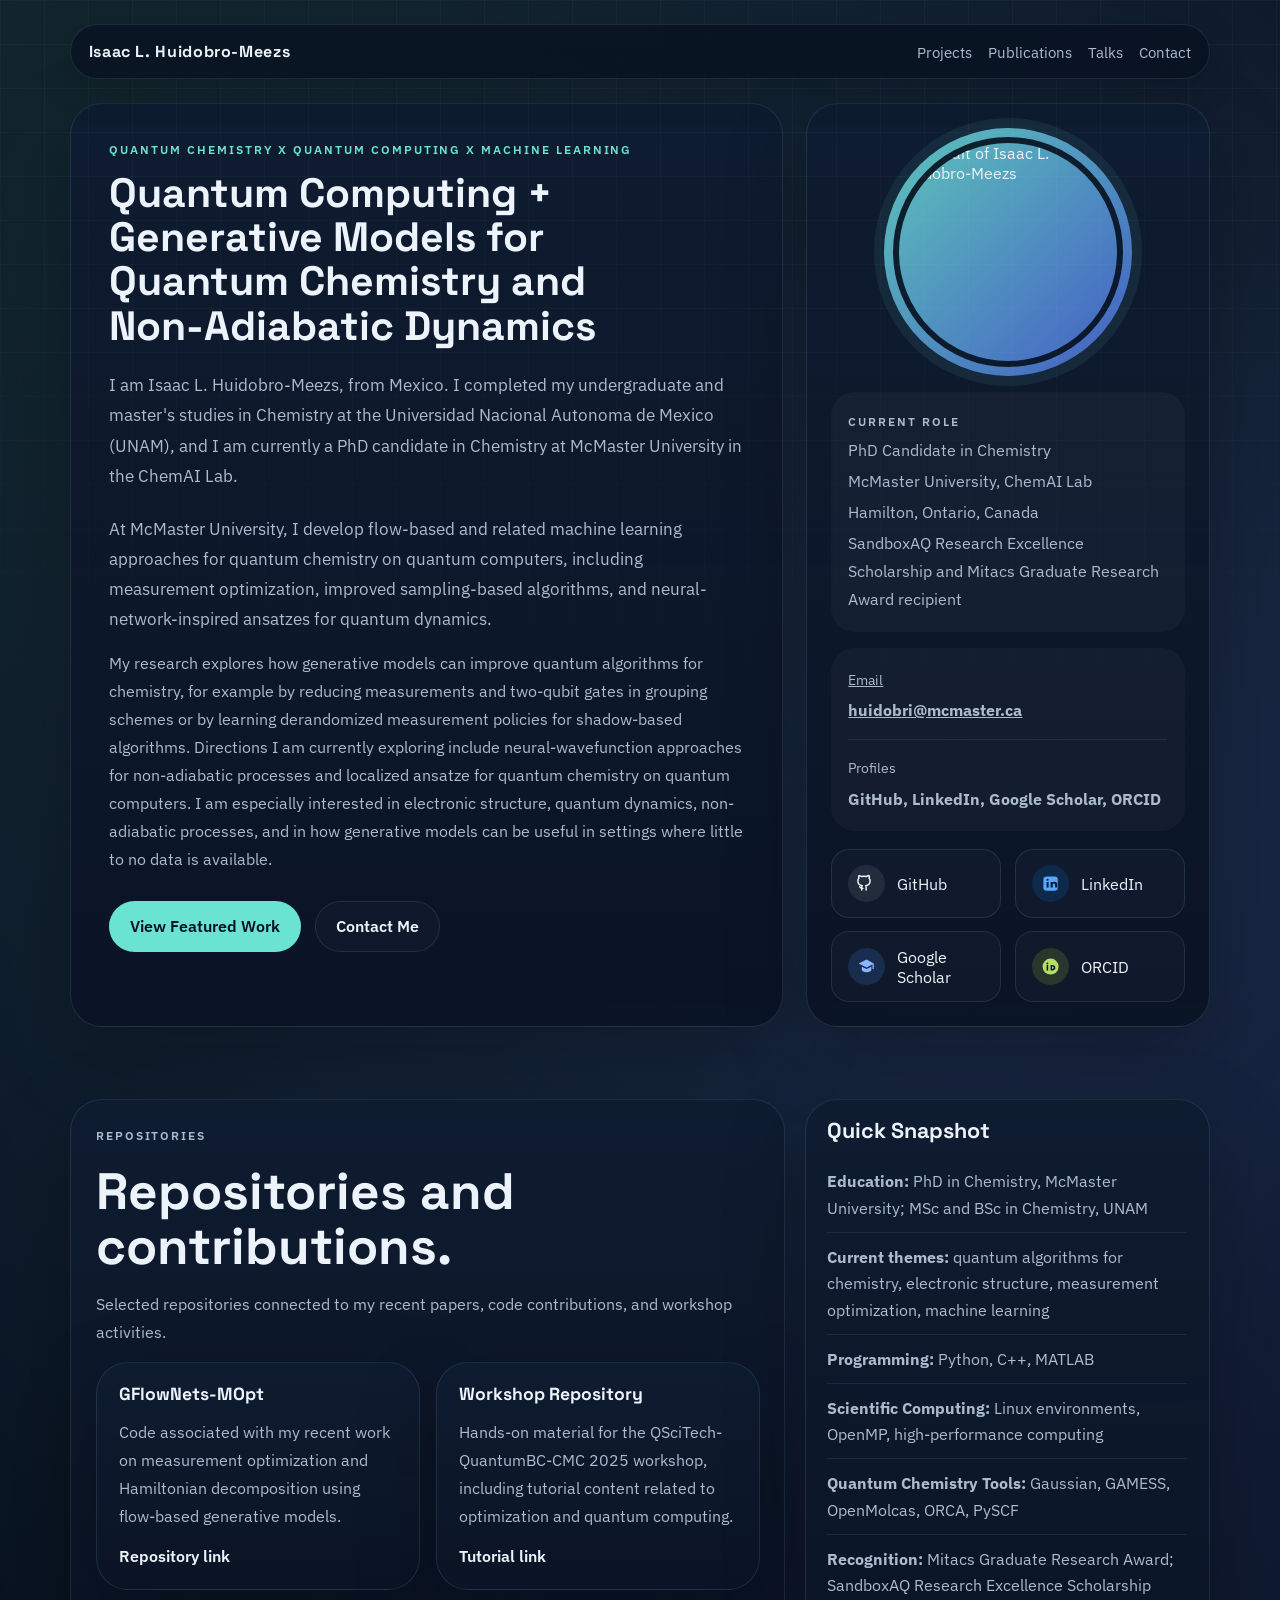
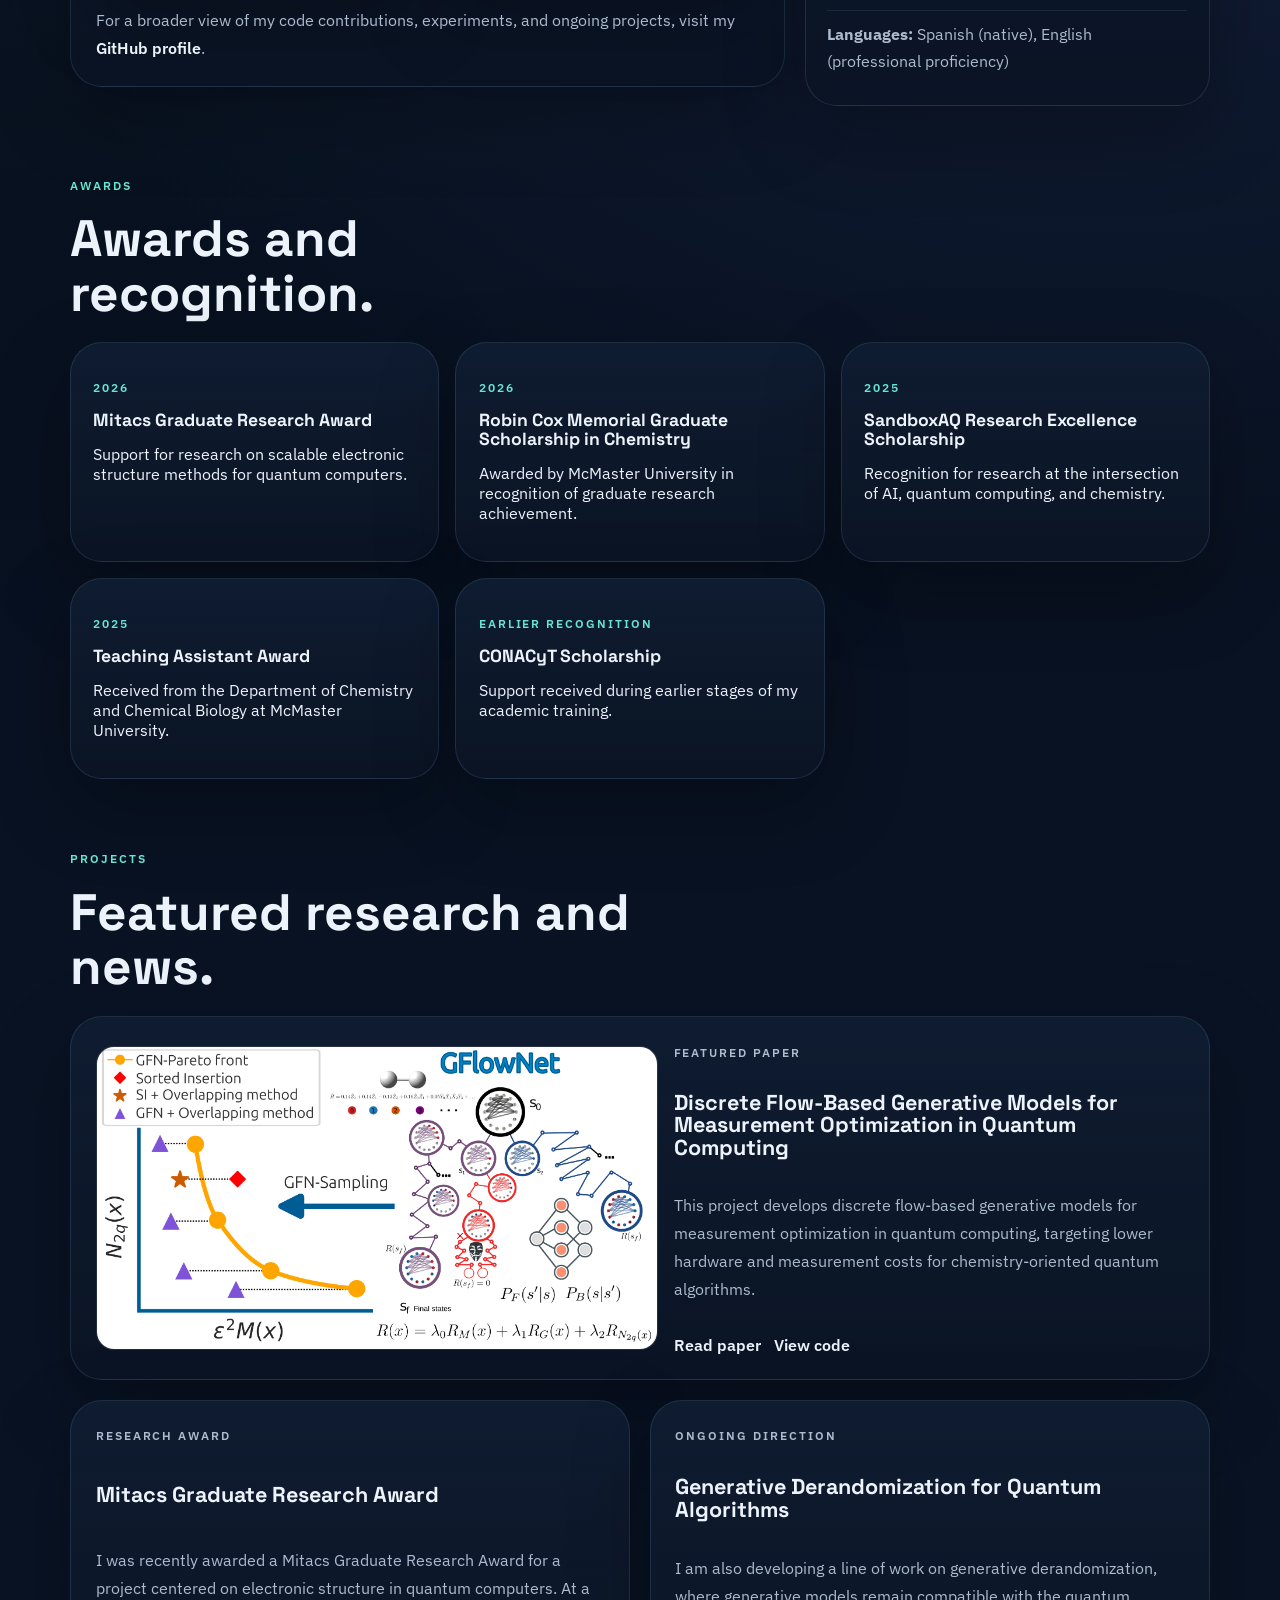
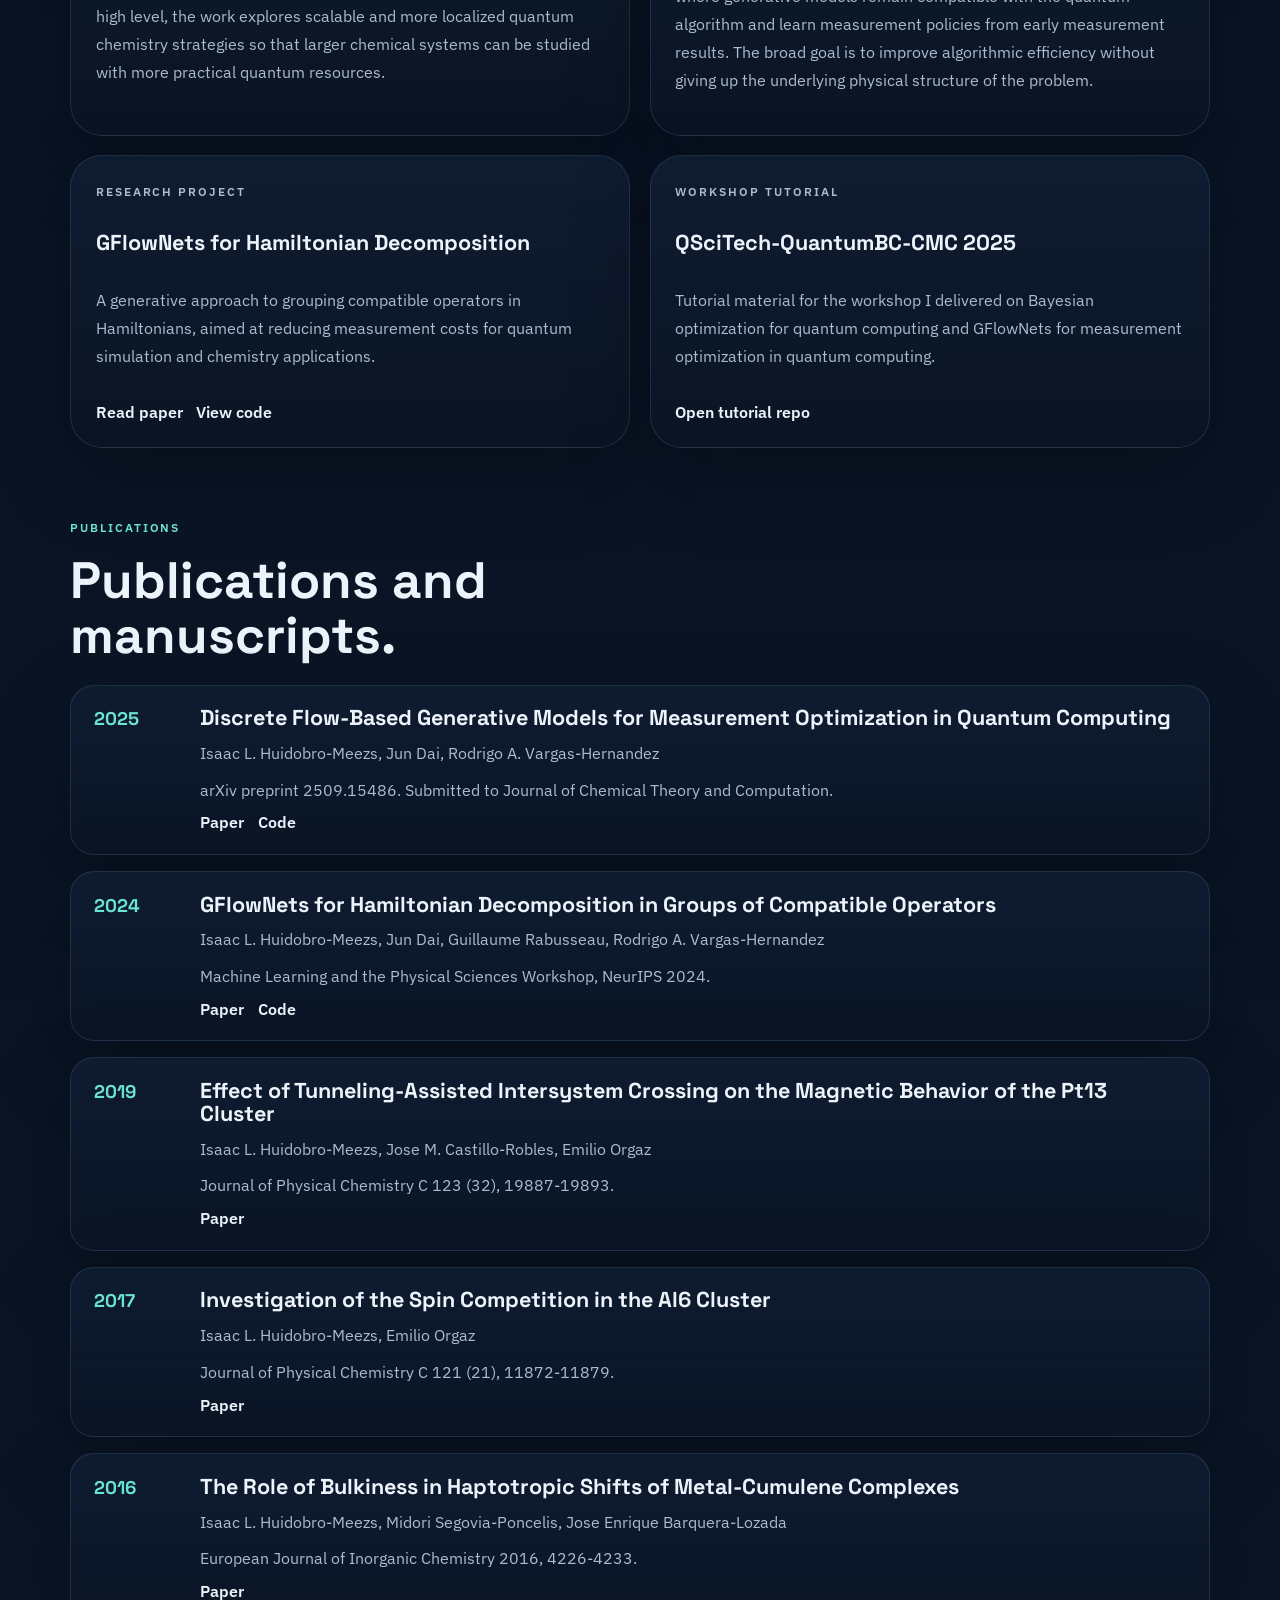
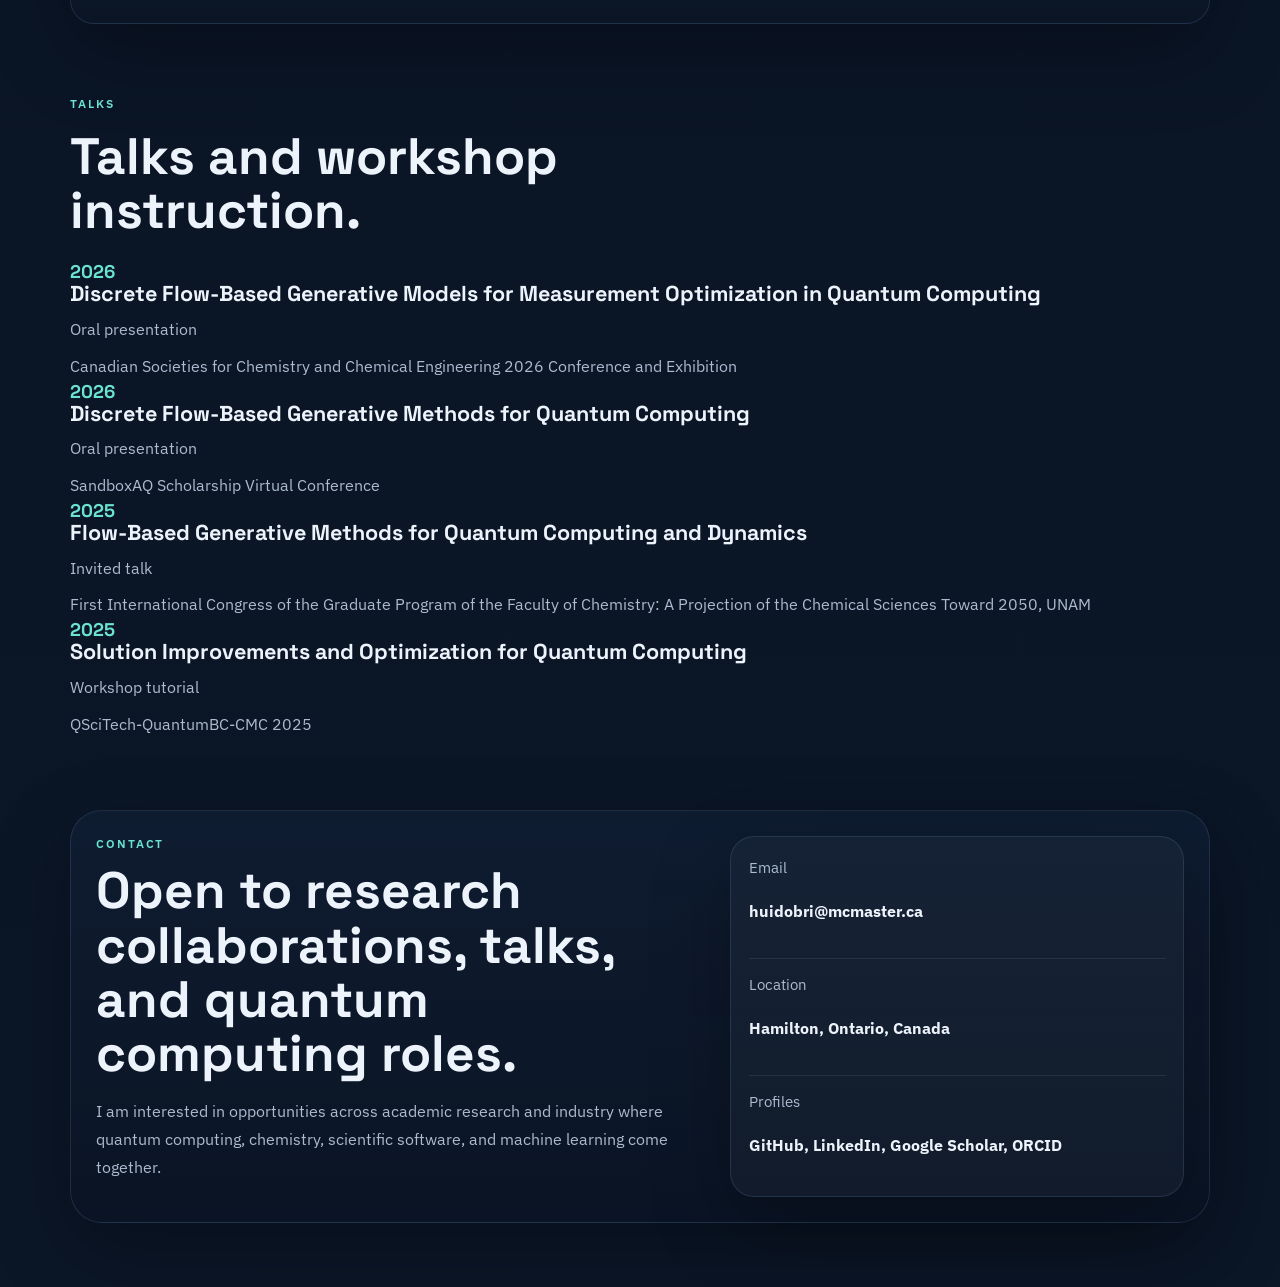
==== index.html @ 2ac7380b "fix git logo" ====
<!doctype html>
<html lang="en">
  <head>
    <meta charset="utf-8" />
    <meta name="viewport" content="width=device-width, initial-scale=1" />
    <title>Isaac L. Huidobro-Meezs | Quantum Computing</title>
    <meta
      name="description"
      content="Personal website of Isaac L. Huidobro-Meezs, a PhD candidate working at the intersection of quantum chemistry, quantum computing, and machine learning."
    />
    <link rel="preconnect" href="https://fonts.googleapis.com" />
    <link rel="preconnect" href="https://fonts.gstatic.com" crossorigin />
    <link
      href="https://fonts.googleapis.com/css2?family=IBM+Plex+Sans:wght@400;500;600;700&family=Space+Grotesk:wght@500;700&display=swap"
      rel="stylesheet"
    />
    <link rel="stylesheet" href="style.css?v=6" />
  </head>
  <body>
    <div class="page-shell">
      <header class="site-header">
        <a class="brand" href="#top">Isaac L. Huidobro-Meezs</a>
        <nav class="site-nav" aria-label="Main navigation">
          <a href="#projects">Projects</a>
          <a href="#publications">Publications</a>
          <a href="#talks">Talks</a>
          <a href="#contact">Contact</a>
        </nav>
      </header>

      <main id="top">
        <!-- Hero: update the short intro, role, and links here if needed -->
        <section class="hero">
          <div class="hero-copy">
            <p class="eyebrow">Quantum Chemistry x Quantum Computing x Machine Learning</p>
            <h1 class="hero-title">Quantum Computing + Generative Models for Quantum Chemistry and Non-Adiabatic Dynamics</h1>
            <p class="intro">
              I am Isaac L. Huidobro-Meezs, from Mexico. I completed my
              undergraduate and master's studies in Chemistry at the Universidad
              Nacional Autonoma de Mexico (UNAM), and I am currently a PhD
              candidate in Chemistry at McMaster University in the ChemAI Lab.
            </p>
            <p class="intro">
              At McMaster University, I develop flow-based and related machine
              learning approaches for quantum chemistry on quantum computers,
              including measurement optimization, improved sampling-based
              algorithms, and neural-network-inspired ansatzes for quantum
              dynamics.
            </p>
            <p class="intro intro-secondary">
              My research explores how generative models can improve quantum
              algorithms for chemistry, for example by reducing measurements and
              two-qubit gates in grouping schemes or by learning derandomized
              measurement policies for shadow-based algorithms. Directions I am
              currently exploring include neural-wavefunction approaches for
              non-adiabatic processes and localized ansatze for quantum
              chemistry on quantum computers. I am especially interested in
              electronic structure, quantum dynamics, non-adiabatic processes,
              and in how generative models can be useful in settings where
              little to no data is available.
            </p>
            <div class="hero-actions">
              <a class="button button-primary" href="#projects">View Featured Work</a>
              <a class="button button-secondary" href="#contact">Contact Me</a>
            </div>
          </div>

          <div class="hero-side">
            <div class="profile-card">
              <div class="portrait-ring">
                <img
                  src="ProfilePicPage.png"
                  alt="Portrait of Isaac L. Huidobro-Meezs"
                  class="portrait"
                  loading="eager"
                  decoding="async"
                />
              </div>
              <div class="profile-meta">
                <p class="meta-label">Current Role</p>
                <p>PhD Candidate in Chemistry</p>
                <p>McMaster University, ChemAI Lab</p>
                <p>Hamilton, Ontario, Canada</p>
                <p>SandboxAQ Research Excellence Scholarship and Mitacs Graduate Research Award recipient</p>
              </div>
              <div class="profile-contact">
                <a class="profile-contact-line" href="mailto:huidobri@mcmaster.ca">
                  <span>Email</span>
                  <strong>huidobri@mcmaster.ca</strong>
                </a>
                <div class="profile-contact-line">
                  <span>Profiles</span>
                  <strong>GitHub, LinkedIn, Google Scholar, ORCID</strong>
                </div>
              </div>

              <!-- Public links: kept below the profile photo for quick access -->
              <div class="social-grid" aria-label="External profiles">
                <a class="social-link github" href="https://github.com/ishume94" target="_blank" rel="noreferrer">
                  <span class="social-icon" aria-hidden="true">
                    <svg viewBox="0 0 24 24" focusable="false">
                      <path d="M8 18c-3 1-3-1.5-4-2m8 4v-3.5c0-1 .1-1.4-.5-2 2.8-.3 5.5-1.4 5.5-6.1 0-1.3-.5-2.4-1.2-3.2.1-.3.5-1.6-.1-3.2 0 0-1-.3-3.3 1.2a11.4 11.4 0 0 0-6 0C4 1.8 3 2.1 3 2.1c-.6 1.6-.2 2.9-.1 3.2-.8.8-1.2 1.9-1.2 3.2 0 4.7 2.7 5.8 5.5 6.1-.4.4-.7 1-.7 2V20" />
                    </svg>
                  </span>
                  <span>GitHub</span>
                </a>
                <a class="social-link linkedin" href="https://www.linkedin.com/in/ishume/" target="_blank" rel="noreferrer">
                  <span class="social-icon" aria-hidden="true">
                    <svg viewBox="0 0 24 24" focusable="false">
                      <rect x="3" y="3" width="18" height="18" rx="4" />
                      <rect x="7" y="10" width="2.5" height="7" fill="currentColor" class="icon-cutout" />
                      <circle cx="8.25" cy="7.25" r="1.3" fill="currentColor" class="icon-cutout" />
                      <path d="M12 10h2.4v1c.5-.7 1.3-1.3 2.7-1.3 2.1 0 3.2 1.3 3.2 3.8V17h-2.6v-3.2c0-1-.4-1.8-1.4-1.8s-1.6.7-1.6 1.8V17H12z" fill="currentColor" class="icon-cutout" />
                    </svg>
                  </span>
                  <span>LinkedIn</span>
                </a>
                <a class="social-link scholar" href="https://scholar.google.com/citations?user=bjQxG2gAAAAJ&hl=en&inst=5276095121047773438" target="_blank" rel="noreferrer">
                  <span class="social-icon" aria-hidden="true">
                    <svg viewBox="0 0 24 24" focusable="false">
                      <path d="M12 3 2 8.2 12 13l7.4-3.5V15H21V8.2z" />
                      <path d="M6 12.2V16c0 1.7 2.7 3 6 3s6-1.3 6-3v-3.8l-6 2.8z" />
                    </svg>
                  </span>
                  <span>Google Scholar</span>
                </a>
                <a class="social-link orcid" href="https://orcid.org/0000-0001-9630-0873" target="_blank" rel="noreferrer">
                  <span class="social-icon" aria-hidden="true">
                    <svg viewBox="0 0 24 24" focusable="false">
                      <circle cx="12" cy="12" r="10" />
                      <circle cx="8" cy="8" r="1.2" fill="currentColor" class="icon-cutout" />
                      <rect x="7" y="10" width="2" height="7" fill="currentColor" class="icon-cutout" />
                      <path d="M12 10h2.1c2.2 0 3.9 1.4 3.9 3.5S16.3 17 14.1 17H12zm2 5c1.2 0 2-.6 2-1.5S15.2 12 14 12h-.1v3z" fill="currentColor" class="icon-cutout" />
                    </svg>
                  </span>
                  <span>ORCID</span>
                </a>
              </div>
            </div>
          </div>
        </section>

        <section class="overview-grid">
          <div class="card overview-main">
            <div class="section-heading">
              <p class="section-kicker">Repositories</p>
              <h2>Repositories and contributions.</h2>
            </div>
            <p class="overview-copy">
              Selected repositories connected to my recent papers, code contributions,
              and workshop activities.
            </p>

            <div class="repo-grid repo-grid-compact">
              <article class="repo-card">
                <h4>GFlowNets-MOpt</h4>
                <p>
                  Code associated with my recent work on measurement optimization
                  and Hamiltonian decomposition using flow-based generative
                  models.
                </p>
                <a class="text-link" href="https://github.com/ChemAI-Lab/GFlowNets-MOpt" target="_blank" rel="noreferrer">Repository link</a>
              </article>

              <article class="repo-card">
                <h4>Workshop Repository</h4>
                <p>
                  Hands-on material for the QSciTech-QuantumBC-CMC 2025 workshop,
                  including tutorial content related to optimization and quantum
                  computing.
                </p>
                <a class="text-link" href="https://github.com/ChemAI-Lab/QSciTech-QuantumBC-CMC-2025" target="_blank" rel="noreferrer">Tutorial link</a>
              </article>
            </div>
            <p class="overview-note">
              For a broader view of my code contributions, experiments, and ongoing
              projects, visit my
              <a class="text-link" href="https://github.com/ishume94" target="_blank" rel="noreferrer">GitHub profile</a>.
            </p>
          </div>

          <article class="card detail-card snapshot-card">
            <h3>Quick Snapshot</h3>
            <ul class="detail-list">
              <li><strong>Education:</strong> PhD in Chemistry, McMaster University; MSc and BSc in Chemistry, UNAM</li>
              <li><strong>Current themes:</strong> quantum algorithms for chemistry, electronic structure, measurement optimization, machine learning</li>
              <li><strong>Programming:</strong> Python, C++, MATLAB</li>
              <li><strong>Scientific Computing:</strong> Linux environments, OpenMP, high-performance computing</li>
              <li><strong>Quantum Chemistry Tools:</strong> Gaussian, GAMESS, OpenMolcas, ORCA, PySCF</li>
              <li><strong>Recognition:</strong> Mitacs Graduate Research Award; SandboxAQ Research Excellence Scholarship</li>
              <li><strong>Languages:</strong> Spanish (native), English (professional proficiency)</li>
            </ul>
          </article>
        </section>

        <section class="section">
          <div class="section-heading">
            <p class="section-kicker">Awards</p>
            <h2>Awards and recognition.</h2>
          </div>

          <div class="repo-grid award-grid">
            <article class="repo-card award-card">
              <p class="card-label">2026</p>
              <h4>Mitacs Graduate Research Award</h4>
              <p>Support for research on scalable electronic structure methods for quantum computers.</p>
            </article>
            <article class="repo-card award-card">
              <p class="card-label">2026</p>
              <h4>Robin Cox Memorial Graduate Scholarship in Chemistry</h4>
              <p>Awarded by McMaster University in recognition of graduate research achievement.</p>
            </article>
            <article class="repo-card award-card">
              <p class="card-label">2025</p>
              <h4>SandboxAQ Research Excellence Scholarship</h4>
              <p>Recognition for research at the intersection of AI, quantum computing, and chemistry.</p>
            </article>
            <article class="repo-card award-card">
              <p class="card-label">2025</p>
              <h4>Teaching Assistant Award</h4>
              <p>Received from the Department of Chemistry and Chemical Biology at McMaster University.</p>
            </article>
            <article class="repo-card award-card">
              <p class="card-label">Earlier Recognition</p>
              <h4>CONACyT Scholarship</h4>
              <p>Support received during earlier stages of my academic training.</p>
            </article>
          </div>
        </section>

        <!-- Projects: featured research plus repositories and workshop materials -->
        <section class="section" id="projects">
          <div class="section-heading">
            <p class="section-kicker">Projects</p>
            <h2>Featured research and news.</h2>
          </div>

          <div class="project-grid">
            <article class="card feature-card feature-wide">
              <div class="feature-image">
                <img
                  src="TOC_DiscreteFlowBasedForMeasOpt.png"
                  alt="Table of contents graphic for Discrete Flow-Based Generative Models for Measurement Optimization in Quantum Computing"
                  loading="lazy"
                  decoding="async"
                />
              </div>
              <div class="feature-content">
                <p class="card-label">Featured Paper</p>
                <h3>Discrete Flow-Based Generative Models for Measurement Optimization in Quantum Computing</h3>
                <p>
                  This project develops discrete flow-based generative models for
                  measurement optimization in quantum computing, targeting lower
                  hardware and measurement costs for chemistry-oriented quantum
                  algorithms.
                </p>
                <div class="link-row">
                  <a class="text-link" href="https://arxiv.org/abs/2509.15486" target="_blank" rel="noreferrer">Read paper</a>
                  <a class="text-link" href="https://github.com/ChemAI-Lab/GFlowNets-MOpt" target="_blank" rel="noreferrer">View code</a>
                </div>
              </div>
            </article>

            <article class="card feature-card">
              <p class="card-label">Research Award</p>
              <h3>Mitacs Graduate Research Award</h3>
              <p>
                I was recently awarded a Mitacs Graduate Research Award for a
                project centered on electronic structure in quantum computers.
                At a high level, the work explores scalable and more localized
                quantum chemistry strategies so that larger chemical systems can
                be studied with more practical quantum resources.
              </p>
            </article>

            <article class="card feature-card">
              <p class="card-label">Ongoing Direction</p>
              <h3>Generative Derandomization for Quantum Algorithms</h3>
              <p>
                I am also developing a line of work on generative
                derandomization, where generative models remain compatible with
                the quantum algorithm and learn measurement policies from early
                measurement results. The broad goal is to improve algorithmic
                efficiency without giving up the underlying physical structure of
                the problem.
              </p>
            </article>

            <article class="card feature-card">
              <p class="card-label">Research Project</p>
              <h3>GFlowNets for Hamiltonian Decomposition</h3>
              <p>
                A generative approach to grouping compatible operators in
                Hamiltonians, aimed at reducing measurement costs for quantum
                simulation and chemistry applications.
              </p>
              <div class="link-row">
                <a class="text-link" href="https://arxiv.org/abs/2410.16041" target="_blank" rel="noreferrer">Read paper</a>
                <a class="text-link" href="https://github.com/ChemAI-Lab/GFlowNets-MOpt" target="_blank" rel="noreferrer">View code</a>
              </div>
            </article>

            <article class="card feature-card">
              <p class="card-label">Workshop Tutorial</p>
              <h3>QSciTech-QuantumBC-CMC 2025</h3>
              <p>
                Tutorial material for the workshop I delivered on Bayesian
                optimization for quantum computing and GFlowNets for measurement
                optimization in quantum computing.
              </p>
              <div class="link-row">
                <a class="text-link" href="https://github.com/ChemAI-Lab/QSciTech-QuantumBC-CMC-2025" target="_blank" rel="noreferrer">Open tutorial repo</a>
              </div>
            </article>
          </div>

        </section>

        <!-- Publications: keep each entry self-contained so it is easy to add or remove items later -->
        <section class="section" id="publications">
          <div class="section-heading">
            <p class="section-kicker">Publications</p>
            <h2>Publications and manuscripts.</h2>
          </div>

          <div class="publication-list">
            <article class="publication-item">
              <p class="publication-year">2025</p>
              <div class="publication-body">
                <h3>Discrete Flow-Based Generative Models for Measurement Optimization in Quantum Computing</h3>
                <p class="publication-meta">Isaac L. Huidobro-Meezs, Jun Dai, Rodrigo A. Vargas-Hernandez</p>
                <p class="publication-meta">arXiv preprint 2509.15486. Submitted to Journal of Chemical Theory and Computation.</p>
                <div class="link-row">
                  <a class="text-link" href="https://arxiv.org/abs/2509.15486" target="_blank" rel="noreferrer">Paper</a>
                  <a class="text-link" href="https://github.com/ChemAI-Lab/GFlowNets-MOpt" target="_blank" rel="noreferrer">Code</a>
                </div>
              </div>
            </article>

            <article class="publication-item">
              <p class="publication-year">2024</p>
              <div class="publication-body">
                <h3>GFlowNets for Hamiltonian Decomposition in Groups of Compatible Operators</h3>
                <p class="publication-meta">Isaac L. Huidobro-Meezs, Jun Dai, Guillaume Rabusseau, Rodrigo A. Vargas-Hernandez</p>
                <p class="publication-meta">Machine Learning and the Physical Sciences Workshop, NeurIPS 2024.</p>
                <div class="link-row">
                  <a class="text-link" href="https://arxiv.org/abs/2410.16041" target="_blank" rel="noreferrer">Paper</a>
                  <a class="text-link" href="https://github.com/ChemAI-Lab/GFlowNets-MOpt" target="_blank" rel="noreferrer">Code</a>
                </div>
              </div>
            </article>

            <article class="publication-item">
              <p class="publication-year">2019</p>
              <div class="publication-body">
                <h3>Effect of Tunneling-Assisted Intersystem Crossing on the Magnetic Behavior of the Pt13 Cluster</h3>
                <p class="publication-meta">Isaac L. Huidobro-Meezs, Jose M. Castillo-Robles, Emilio Orgaz</p>
                <p class="publication-meta">Journal of Physical Chemistry C 123 (32), 19887-19893.</p>
                <div class="link-row">
                  <a class="text-link" href="https://doi.org/10.1021/acs.jpcc.9b02294" target="_blank" rel="noreferrer">Paper</a>
                </div>
              </div>
            </article>

            <article class="publication-item">
              <p class="publication-year">2017</p>
              <div class="publication-body">
                <h3>Investigation of the Spin Competition in the Al6 Cluster</h3>
                <p class="publication-meta">Isaac L. Huidobro-Meezs, Emilio Orgaz</p>
                <p class="publication-meta">Journal of Physical Chemistry C 121 (21), 11872-11879.</p>
                <div class="link-row">
                  <a class="text-link" href="https://doi.org/10.1021/acs.jpcc.7b02379" target="_blank" rel="noreferrer">Paper</a>
                </div>
              </div>
            </article>

            <article class="publication-item">
              <p class="publication-year">2016</p>
              <div class="publication-body">
                <h3>The Role of Bulkiness in Haptotropic Shifts of Metal-Cumulene Complexes</h3>
                <p class="publication-meta">Isaac L. Huidobro-Meezs, Midori Segovia-Poncelis, Jose Enrique Barquera-Lozada</p>
                <p class="publication-meta">European Journal of Inorganic Chemistry 2016, 4226-4233.</p>
                <div class="link-row">
                  <a class="text-link" href="https://doi.org/10.1002/ejic.201600635" target="_blank" rel="noreferrer">Paper</a>
                </div>
              </div>
            </article>
          </div>
        </section>

        <section class="section" id="talks">
          <div class="section-heading">
            <p class="section-kicker">Talks</p>
            <h2>Talks and workshop instruction.</h2>
          </div>

          <div class="talk-list">
            <article class="talk-item">
              <p class="publication-year">2026</p>
              <div class="publication-body">
                <h3>Discrete Flow-Based Generative Models for Measurement Optimization in Quantum Computing</h3>
                <p class="publication-meta">Oral presentation</p>
                <p class="publication-meta">Canadian Societies for Chemistry and Chemical Engineering 2026 Conference and Exhibition</p>
              </div>
            </article>

            <article class="talk-item">
              <p class="publication-year">2026</p>
              <div class="publication-body">
                <h3>Discrete Flow-Based Generative Methods for Quantum Computing</h3>
                <p class="publication-meta">Oral presentation</p>
                <p class="publication-meta">SandboxAQ Scholarship Virtual Conference</p>
              </div>
            </article>

            <article class="talk-item">
              <p class="publication-year">2025</p>
              <div class="publication-body">
                <h3>Flow-Based Generative Methods for Quantum Computing and Dynamics</h3>
                <p class="publication-meta">Invited talk</p>
                <p class="publication-meta">First International Congress of the Graduate Program of the Faculty of Chemistry: A Projection of the Chemical Sciences Toward 2050, UNAM</p>
              </div>
            </article>

            <article class="talk-item">
              <p class="publication-year">2025</p>
              <div class="publication-body">
                <h3>Solution Improvements and Optimization for Quantum Computing</h3>
                <p class="publication-meta">Workshop tutorial</p>
                <p class="publication-meta">QSciTech-QuantumBC-CMC 2025</p>
              </div>
            </article>
          </div>
        </section>

        <!-- Contact: update primary email or add more links here -->
        <section class="section" id="contact">
          <div class="contact-panel">
            <div>
              <p class="section-kicker">Contact</p>
              <h2>Open to research collaborations, talks, and quantum computing roles.</h2>
              <p class="contact-copy">
                I am interested in opportunities across academic research and
                industry where quantum computing, chemistry, scientific software,
                and machine learning come together.
              </p>
            </div>

            <div class="contact-card">
              <a class="contact-line" href="mailto:huidobri@mcmaster.ca">
                <span>Email</span>
                <strong>huidobri@mcmaster.ca</strong>
              </a>
              <div class="contact-line">
                <span>Location</span>
                <strong>Hamilton, Ontario, Canada</strong>
              </div>
              <div class="contact-line">
                <span>Profiles</span>
                <strong>GitHub, LinkedIn, Google Scholar, ORCID</strong>
              </div>
            </div>
          </div>
        </section>
      </main>
    </div>
  </body>
</html>
---- style.css ----
:root {
  --bg: #07101d;
  --bg-soft: #0e1930;
  --panel: rgba(12, 24, 43, 0.82);
  --panel-strong: #0d1a2f;
  --panel-light: rgba(18, 34, 60, 0.88);
  --text: #edf3fb;
  --muted: #adbbcf;
  --accent: #6be3d2;
  --accent-soft: rgba(107, 227, 210, 0.14);
  --line: rgba(133, 170, 216, 0.16);
  --shadow: 0 28px 80px rgba(0, 0, 0, 0.28);
  --radius-xl: 32px;
  --radius-lg: 24px;
  --radius-md: 18px;
  --content-width: 1140px;
}

* {
  box-sizing: border-box;
}

html {
  scroll-behavior: smooth;
}

body {
  margin: 0;
  min-height: 100vh;
  color: var(--text);
  background:
    radial-gradient(circle at top left, rgba(107, 227, 210, 0.12), transparent 30%),
    radial-gradient(circle at 86% 14%, rgba(104, 137, 255, 0.18), transparent 25%),
    linear-gradient(180deg, #050b15 0%, #091324 45%, #0b1627 100%);
  font-family: "IBM Plex Sans", "Segoe UI", sans-serif;
}

body::before {
  content: "";
  position: fixed;
  inset: 0;
  pointer-events: none;
  background-image:
    linear-gradient(rgba(255, 255, 255, 0.035) 1px, transparent 1px),
    linear-gradient(90deg, rgba(255, 255, 255, 0.035) 1px, transparent 1px);
  background-size: 44px 44px;
  mask-image: linear-gradient(to bottom, rgba(0, 0, 0, 0.92), transparent 92%);
}

a {
  color: inherit;
}

img {
  display: block;
  max-width: 100%;
}

.page-shell {
  width: min(var(--content-width), calc(100% - 2rem));
  margin: 0 auto;
  padding: 1.5rem 0 4rem;
}

.site-header {
  display: flex;
  align-items: center;
  justify-content: space-between;
  gap: 1rem;
  padding: 1rem 1.1rem;
  margin-bottom: 1.5rem;
  border: 1px solid var(--line);
  border-radius: 999px;
  background: rgba(8, 17, 31, 0.74);
  backdrop-filter: blur(16px);
  box-shadow: 0 10px 36px rgba(0, 0, 0, 0.18);
}

.brand,
.site-nav a,
.text-link,
.contact-line,
.button,
.social-link {
  text-decoration: none;
}

.brand {
  font-family: "Space Grotesk", sans-serif;
  font-size: 1rem;
  font-weight: 700;
  letter-spacing: 0.04em;
}

.site-nav {
  display: flex;
  flex-wrap: wrap;
  gap: 1rem;
}

.site-nav a {
  color: var(--muted);
  font-size: 0.96rem;
}

.site-nav a:hover,
.site-nav a:focus-visible,
.text-link:hover,
.text-link:focus-visible {
  color: var(--accent);
}

main {
  display: grid;
  gap: 4.5rem;
}

.hero {
  display: grid;
  grid-template-columns: minmax(0, 1.5fr) minmax(300px, 0.85fr);
  gap: 1.4rem;
  align-items: stretch;
}

.hero-copy,
.profile-card,
.card,
.repo-card,
.contact-panel,
.contact-card {
  border: 1px solid var(--line);
  border-radius: var(--radius-xl);
  background:
    linear-gradient(180deg, rgba(15, 28, 49, 0.96), rgba(10, 20, 36, 0.88)),
    var(--panel);
  box-shadow: var(--shadow);
}

.hero-copy {
  padding: clamp(1.5rem, 3vw, 2.4rem);
}

.hero-side {
  display: flex;
  align-items: flex-start;
}

.profile-card {
  display: grid;
  gap: 1rem;
  width: 100%;
  padding: 1.5rem;
  justify-items: center;
  align-content: start;
}

.portrait-ring {
  display: grid;
  place-items: center;
  width: min(248px, 82%);
  aspect-ratio: 1;
  padding: 0.55rem;
  border-radius: 50%;
  background:
    linear-gradient(135deg, rgba(107, 227, 210, 0.85), rgba(87, 119, 255, 0.72));
  box-shadow: 0 0 0 10px rgba(107, 227, 210, 0.08);
  margin-inline: auto;
}

.portrait {
  width: 100%;
  height: 100%;
  border-radius: 50%;
  object-fit: cover;
  object-position: center 22%;
  border: 6px solid rgba(6, 16, 29, 0.9);
}

.profile-meta {
  width: 100%;
  padding: 1rem 1.1rem;
  border-radius: var(--radius-lg);
  background: rgba(255, 255, 255, 0.03);
}

.profile-meta p {
  margin: 0.2rem 0;
}

.profile-contact {
  width: 100%;
  padding: 0.2rem 1.1rem;
  border-radius: var(--radius-lg);
  background: rgba(255, 255, 255, 0.03);
}

.profile-contact-line {
  display: grid;
  gap: 0.25rem;
  padding: 0.95rem 0;
  border-bottom: 1px solid rgba(255, 255, 255, 0.08);
}

.profile-contact-line:last-child {
  border-bottom: 0;
}

.profile-contact-line span {
  color: var(--muted);
  font-size: 0.9rem;
}

.meta-label,
.eyebrow,
.section-kicker,
.card-label {
  margin: 0 0 0.85rem;
  color: var(--accent);
  text-transform: uppercase;
  letter-spacing: 0.16em;
  font-size: 0.76rem;
  font-weight: 600;
}

h1,
h2,
h3,
h4 {
  margin: 0;
  font-family: "Space Grotesk", sans-serif;
  line-height: 1.06;
}

h1 {
  max-width: 20ch;
  font-size: clamp(1.95rem, 3.8vw, 3.15rem);
}

.hero-title {
  max-width: none;
  font-size: clamp(2rem, 3.2vw, 3.05rem);
  line-height: 1.08;
  text-wrap: balance;
}

h2 {
  max-width: 17ch;
  font-size: clamp(2rem, 4vw, 3.2rem);
}

h3 {
  font-size: 1.35rem;
}

h4 {
  font-size: 1.1rem;
}

.intro,
.card p,
.publication-meta,
.contact-copy,
.profile-meta p,
.profile-contact-line,
.section-note,
.subsection-header p {
  color: var(--muted);
  line-height: 1.75;
}

.intro {
  max-width: 48rem;
  margin: 1.4rem 0 0;
  font-size: 1.08rem;
}

.intro-secondary {
  margin-top: 0.9rem;
  font-size: 1rem;
}

.hero-actions,
.link-row {
  display: flex;
  flex-wrap: wrap;
  gap: 0.85rem;
}

.hero-actions {
  margin-top: 1.75rem;
}

.button {
  display: inline-flex;
  align-items: center;
  justify-content: center;
  min-height: 48px;
  padding: 0.9rem 1.25rem;
  border: 1px solid transparent;
  border-radius: 999px;
  font-weight: 600;
  transition: transform 160ms ease, border-color 160ms ease, background 160ms ease;
}

.button:hover,
.button:focus-visible,
.social-link:hover,
.social-link:focus-visible {
  transform: translateY(-2px);
}

.button-primary {
  background: var(--accent);
  color: #04121f;
}

.button-secondary {
  border-color: var(--line);
  background: rgba(255, 255, 255, 0.02);
}

.social-grid {
  display: grid;
  grid-template-columns: repeat(2, minmax(0, 1fr));
  gap: 0.85rem;
  margin-top: 1.9rem;
  width: 100%;
}

.profile-card .social-grid {
  margin-top: 0.15rem;
}

.social-link {
  display: grid;
  grid-template-columns: 2.35rem minmax(0, 1fr);
  align-items: center;
  column-gap: 0.75rem;
  padding: 0.9rem 1rem;
  border: 1px solid var(--line);
  border-radius: var(--radius-md);
  background: rgba(255, 255, 255, 0.025);
  color: var(--text);
  transition: transform 160ms ease, border-color 160ms ease, background 160ms ease;
}

.social-link > span:last-child {
  display: flex;
  align-items: center;
  min-height: 2.35rem;
}

.social-link:hover,
.social-link:focus-visible {
  border-color: rgba(107, 227, 210, 0.35);
  background: rgba(107, 227, 210, 0.08);
}

.social-icon {
  display: inline-flex;
  align-items: center;
  justify-content: center;
  width: 2.35rem;
  height: 2.35rem;
  border-radius: 999px;
  background: var(--accent-soft);
  color: var(--accent);
  flex-shrink: 0;
}

.social-link.github .social-icon {
  background: rgba(255, 255, 255, 0.08);
  color: #f3f6fb;
}

.social-link.github .social-icon svg {
  transform: translateX(-0.03rem);
}

.social-link.linkedin .social-icon {
  background: rgba(10, 102, 194, 0.2);
  color: #57a8ff;
}

.social-link.scholar .social-icon {
  background: rgba(66, 133, 244, 0.18);
  color: #8bb6ff;
}

.social-link.orcid .social-icon {
  background: rgba(166, 206, 57, 0.16);
  color: #b5de63;
}

.social-icon svg {
  width: 1.2rem;
  height: 1.2rem;
  fill: none;
  stroke: currentColor;
  stroke-width: 1.8;
  stroke-linecap: round;
  stroke-linejoin: round;
}

.social-link.linkedin .social-icon svg,
.social-link.scholar .social-icon svg,
.social-link.orcid .social-icon svg {
  fill: currentColor;
  stroke: none;
}

.icon-cutout {
  fill: var(--panel-strong);
}

.section {
  display: grid;
  gap: 1.35rem;
}

.section-heading {
  display: grid;
  gap: 0.35rem;
}

.overview-grid {
  display: grid;
  grid-template-columns: minmax(0, 1.5fr) minmax(300px, 0.85fr);
  gap: 1.2rem;
  align-items: start;
}

.overview-main {
  display: grid;
  gap: 1rem;
}

.overview-copy {
  margin: 0;
  color: var(--muted);
  line-height: 1.75;
}

.overview-note {
  margin: 0;
  color: var(--muted);
  line-height: 1.75;
}

.about-grid {
  display: grid;
  grid-template-columns: minmax(0, 1.35fr) minmax(280px, 0.95fr);
  gap: 1.2rem;
}

.card {
  padding: 1.55rem;
}

.detail-card h3 {
  margin-bottom: 0.9rem;
}

.detail-list {
  list-style: none;
  padding: 0;
  margin: 0;
  color: var(--muted);
}

.detail-list li {
  padding: 0.8rem 0;
  border-bottom: 1px solid rgba(255, 255, 255, 0.08);
  line-height: 1.65;
}

.detail-list li:last-child {
  border-bottom: 0;
}

.project-grid {
  display: grid;
  grid-template-columns: repeat(2, minmax(0, 1fr));
  gap: 1.2rem;
}

.feature-card {
  display: grid;
  gap: 1rem;
  min-height: 100%;
}

.feature-wide {
  grid-column: span 2;
  grid-template-columns: minmax(0, 1.1fr) minmax(0, 1fr);
  align-items: center;
}

.feature-image {
  overflow: hidden;
  border-radius: calc(var(--radius-lg) - 6px);
  border: 1px solid rgba(255, 255, 255, 0.08);
  background: rgba(255, 255, 255, 0.03);
}

.feature-image img {
  width: 100%;
  height: 100%;
  object-fit: cover;
}

.feature-content {
  display: grid;
  gap: 0.95rem;
}

.subsection {
  display: grid;
  gap: 1rem;
  margin-top: 0.6rem;
}

.subsection-header {
  display: flex;
  align-items: end;
  justify-content: space-between;
  gap: 1rem;
}

.repo-grid {
  display: grid;
  grid-template-columns: repeat(3, minmax(0, 1fr));
  gap: 1rem;
}

.repo-card {
  padding: 1.4rem;
}

.repo-card p {
  margin: 0.9rem 0 1rem;
}

.repo-grid.repo-grid-compact {
  grid-template-columns: repeat(2, minmax(0, 1fr));
}

.snapshot-card {
  align-self: start;
  width: 100%;
  padding: 1.25rem 1.35rem;
}

.snapshot-card .detail-list li {
  padding: 0.68rem 0;
}

.publication-list {
  display: grid;
  gap: 1rem;
}

.publication-item {
  display: grid;
  grid-template-columns: 90px minmax(0, 1fr);
  gap: 1rem;
  padding: 1.35rem 1.45rem;
  border: 1px solid var(--line);
  border-radius: var(--radius-lg);
  background:
    linear-gradient(180deg, rgba(14, 27, 47, 0.9), rgba(9, 19, 34, 0.82)),
    var(--panel-light);
  box-shadow: var(--shadow);
}

.publication-year {
  margin: 0;
  color: var(--accent);
  font-family: "Space Grotesk", sans-serif;
  font-size: 1.15rem;
  font-weight: 700;
}

.publication-body {
  display: grid;
  gap: 0.55rem;
}

.publication-meta {
  margin: 0;
}

.text-link {
  color: var(--text);
  font-weight: 600;
}

.section-note {
  margin: 0.2rem 0 0;
}

.contact-panel {
  display: grid;
  grid-template-columns: minmax(0, 1.15fr) minmax(300px, 0.85fr);
  gap: 1.3rem;
  padding: 1.55rem;
}

.contact-card {
  display: grid;
  gap: 0;
  padding: 0.3rem 1.1rem;
  border-radius: var(--radius-lg);
  background: rgba(255, 255, 255, 0.03);
}

.contact-line {
  display: grid;
  gap: 0.25rem;
  padding: 1rem 0;
  border-bottom: 1px solid rgba(255, 255, 255, 0.08);
}

.contact-line:last-child {
  border-bottom: 0;
}

.contact-line span {
  color: var(--muted);
  font-size: 0.92rem;
}

@media (max-width: 980px) {
  .hero,
  .overview-grid,
  .about-grid,
  .contact-panel,
  .project-grid,
  .repo-grid,
  .feature-wide {
    grid-template-columns: 1fr;
  }

  .feature-wide {
    grid-column: auto;
  }

  .site-header {
    flex-direction: column;
    align-items: flex-start;
    border-radius: 24px;
  }

  .subsection-header {
    align-items: flex-start;
    flex-direction: column;
  }

  h1,
  h2 {
    max-width: none;
  }
}

@media (max-width: 720px) {
  .page-shell {
    width: min(100% - 1rem, var(--content-width));
    padding-top: 0.8rem;
  }

  .hero-copy,
  .profile-card,
  .card,
  .repo-card,
  .contact-panel,
  .publication-item {
    padding: 1.2rem;
  }

  .publication-item {
    grid-template-columns: 1fr;
  }

  .repo-grid.repo-grid-compact {
    grid-template-columns: 1fr;
  }

  .social-grid {
    grid-template-columns: 1fr;
  }

  .hero-title {
    max-width: none;
    font-size: clamp(1.65rem, 6vw, 2.15rem);
  }
}

@media (prefers-reduced-motion: reduce) {
  html {
    scroll-behavior: auto;
  }

  .button,
  .social-link {
    transition: none;
  }
}
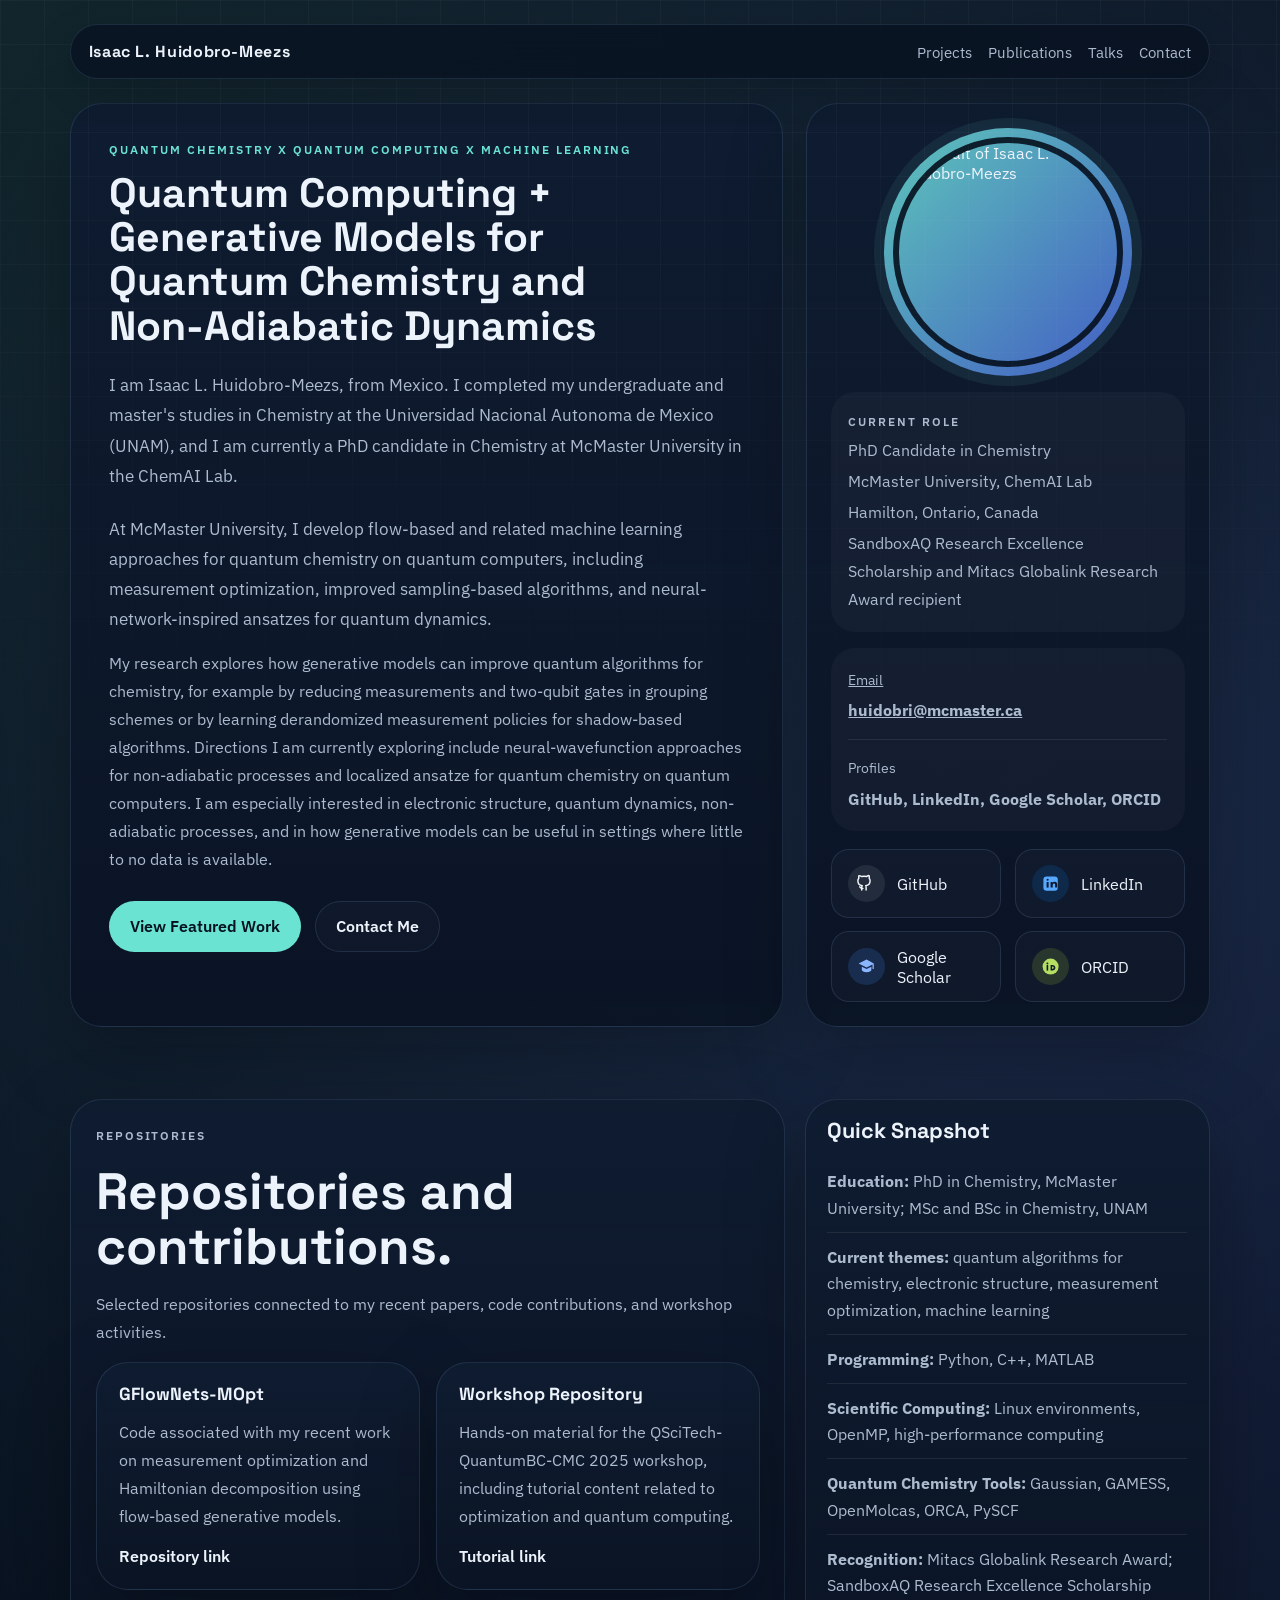
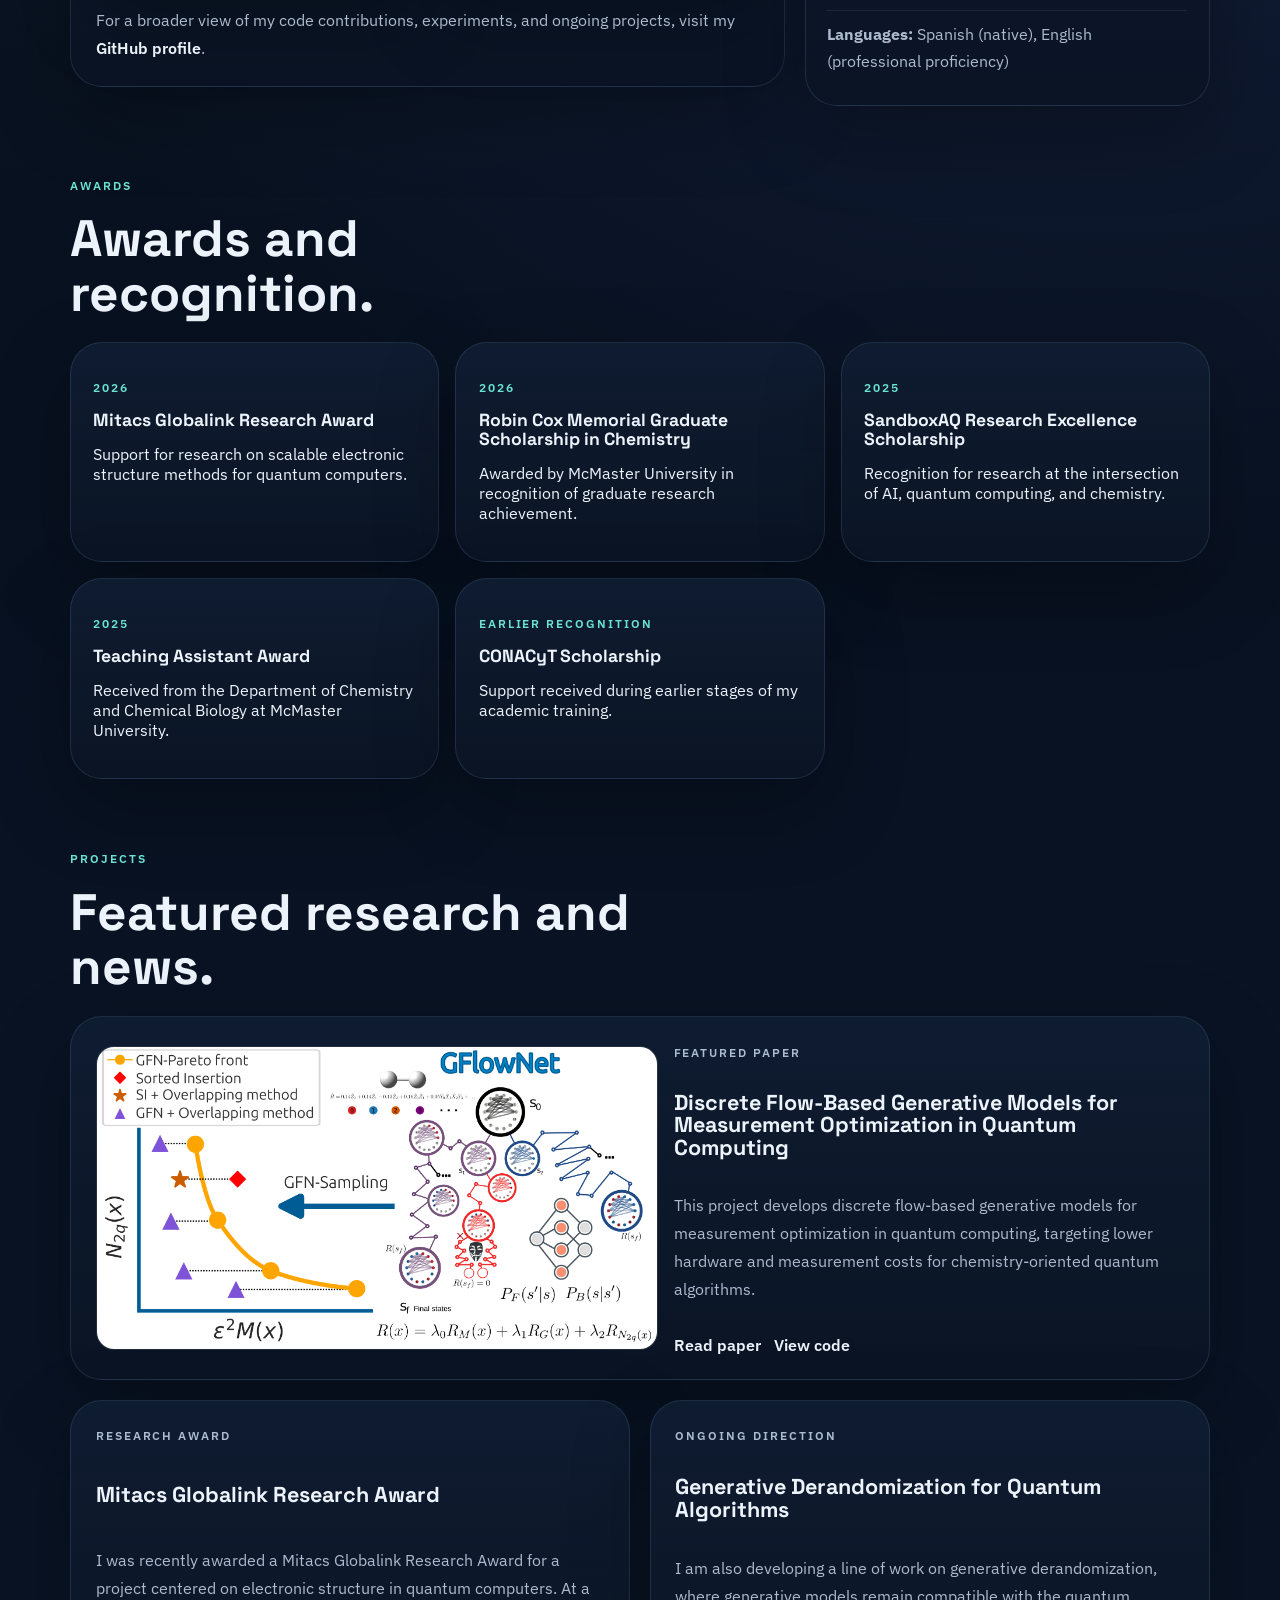
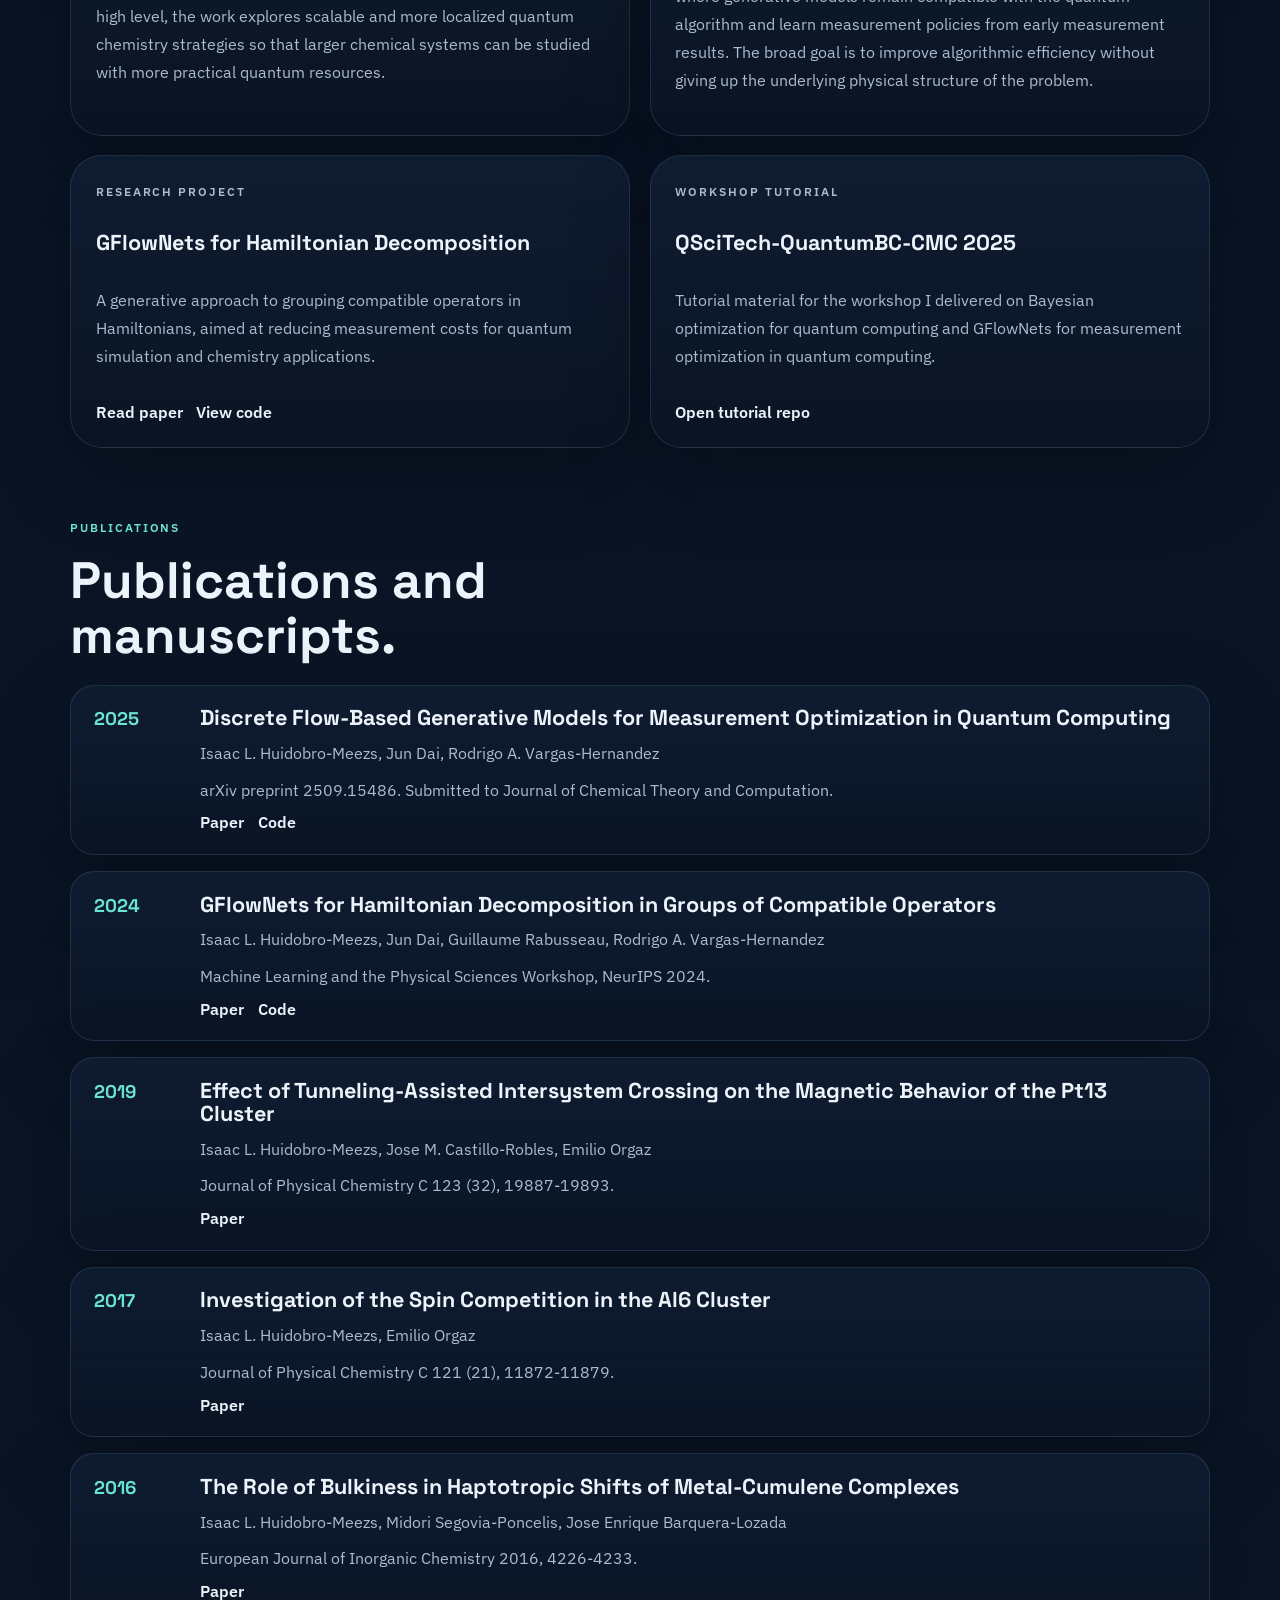
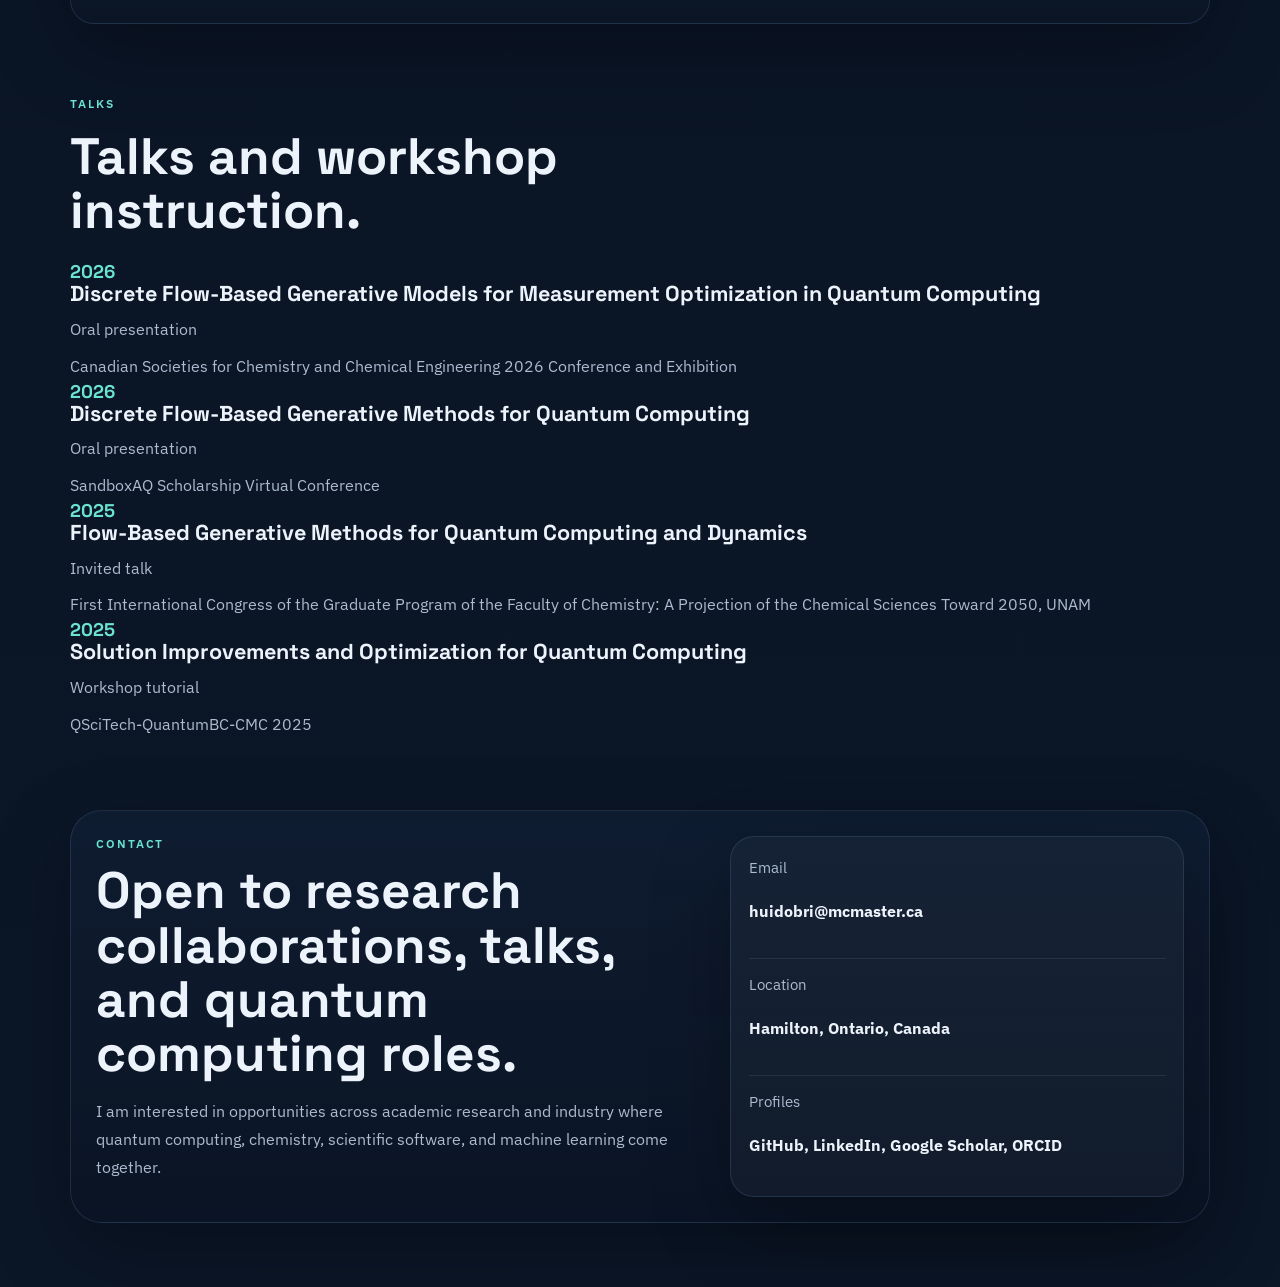
==== commit 221070ef: "Globalink" ====
--- a/index.html
+++ b/index.html
@@ -81,7 +81,7 @@
                 <p>PhD Candidate in Chemistry</p>
                 <p>McMaster University, ChemAI Lab</p>
                 <p>Hamilton, Ontario, Canada</p>
-                <p>SandboxAQ Research Excellence Scholarship and Mitacs Graduate Research Award recipient</p>
+                <p>SandboxAQ Research Excellence Scholarship and Mitacs Globalink Research Award recipient</p>
               </div>
               <div class="profile-contact">
                 <a class="profile-contact-line" href="mailto:huidobri@mcmaster.ca">
@@ -187,7 +187,7 @@
               <li><strong>Programming:</strong> Python, C++, MATLAB</li>
               <li><strong>Scientific Computing:</strong> Linux environments, OpenMP, high-performance computing</li>
               <li><strong>Quantum Chemistry Tools:</strong> Gaussian, GAMESS, OpenMolcas, ORCA, PySCF</li>
-              <li><strong>Recognition:</strong> Mitacs Graduate Research Award; SandboxAQ Research Excellence Scholarship</li>
+              <li><strong>Recognition:</strong> Mitacs Globalink Research Award; SandboxAQ Research Excellence Scholarship</li>
               <li><strong>Languages:</strong> Spanish (native), English (professional proficiency)</li>
             </ul>
           </article>
@@ -202,7 +202,7 @@
           <div class="repo-grid award-grid">
             <article class="repo-card award-card">
               <p class="card-label">2026</p>
-              <h4>Mitacs Graduate Research Award</h4>
+              <h4>Mitacs Globalink Research Award</h4>
               <p>Support for research on scalable electronic structure methods for quantum computers.</p>
             </article>
             <article class="repo-card award-card">
@@ -263,9 +263,9 @@
 
             <article class="card feature-card">
               <p class="card-label">Research Award</p>
-              <h3>Mitacs Graduate Research Award</h3>
+              <h3>Mitacs Globalink Research Award</h3>
               <p>
-                I was recently awarded a Mitacs Graduate Research Award for a
+                I was recently awarded a Mitacs Globalink Research Award for a
                 project centered on electronic structure in quantum computers.
                 At a high level, the work explores scalable and more localized
                 quantum chemistry strategies so that larger chemical systems can
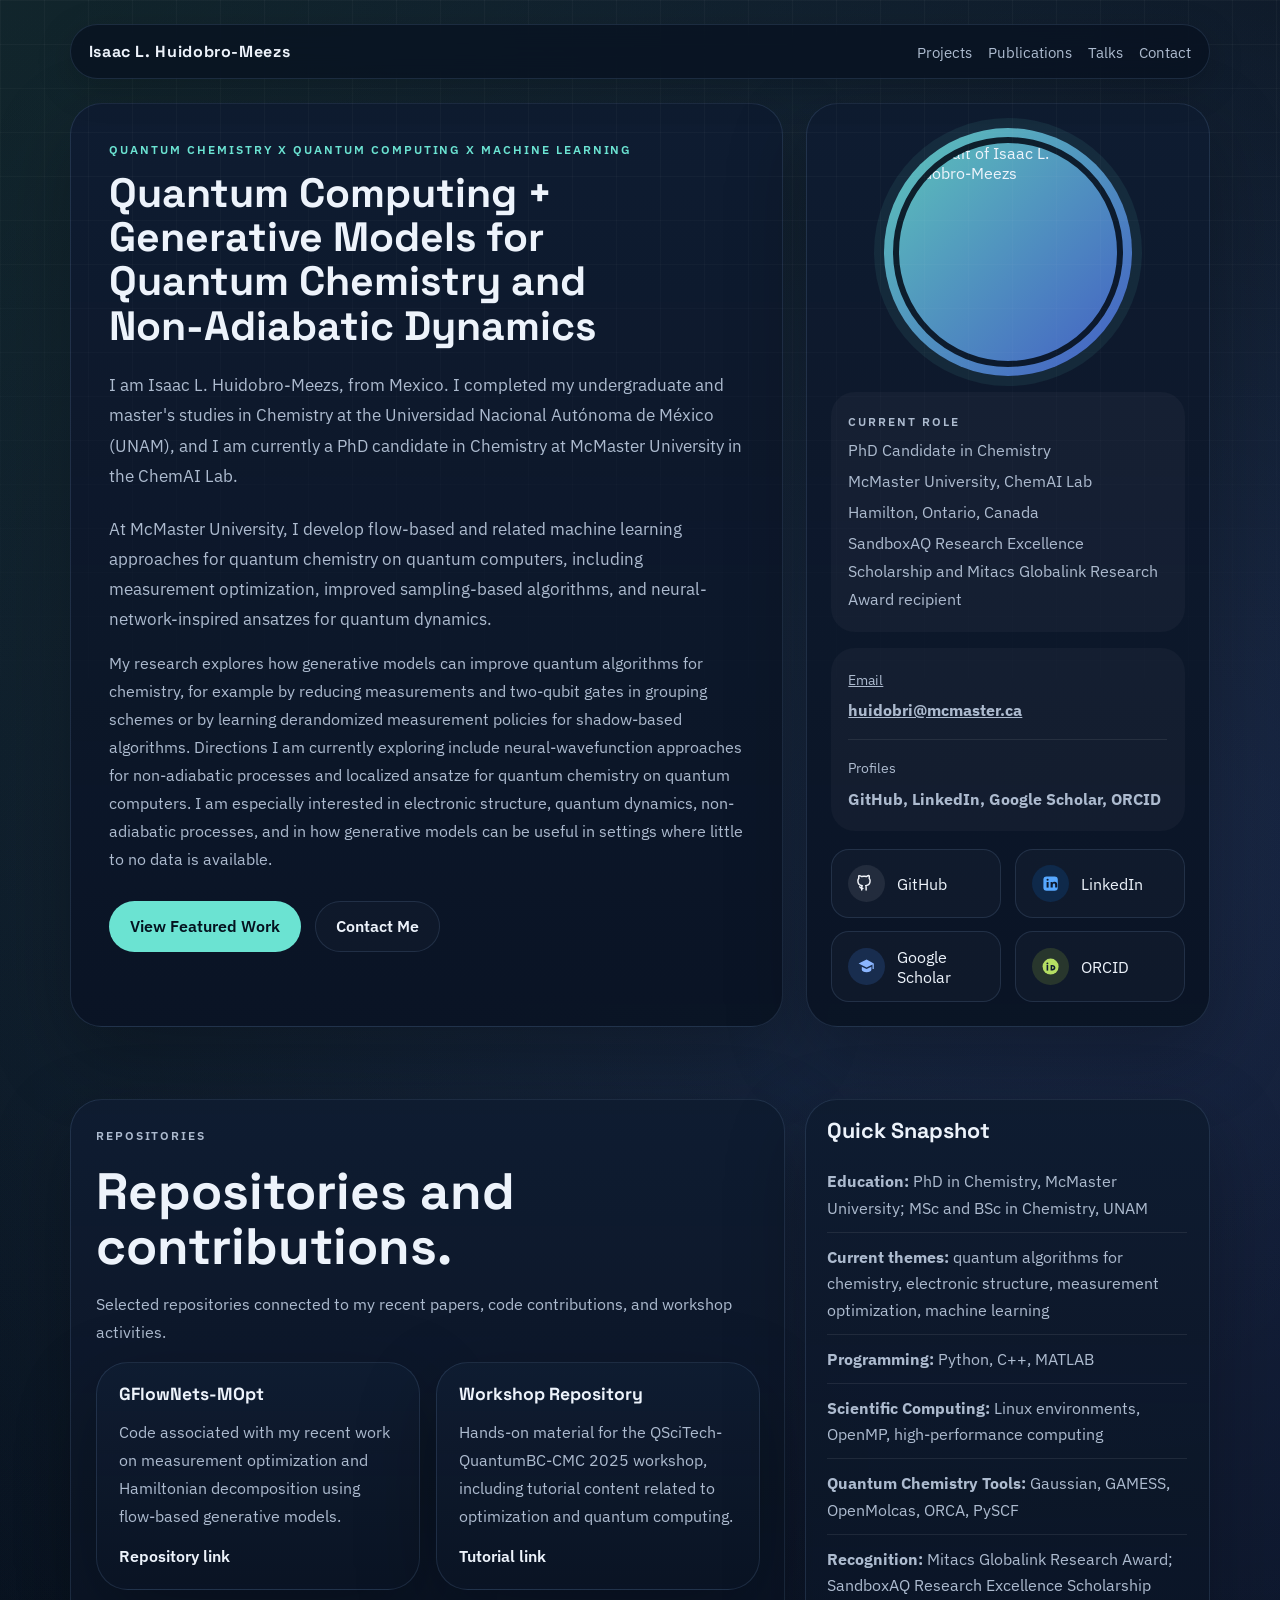
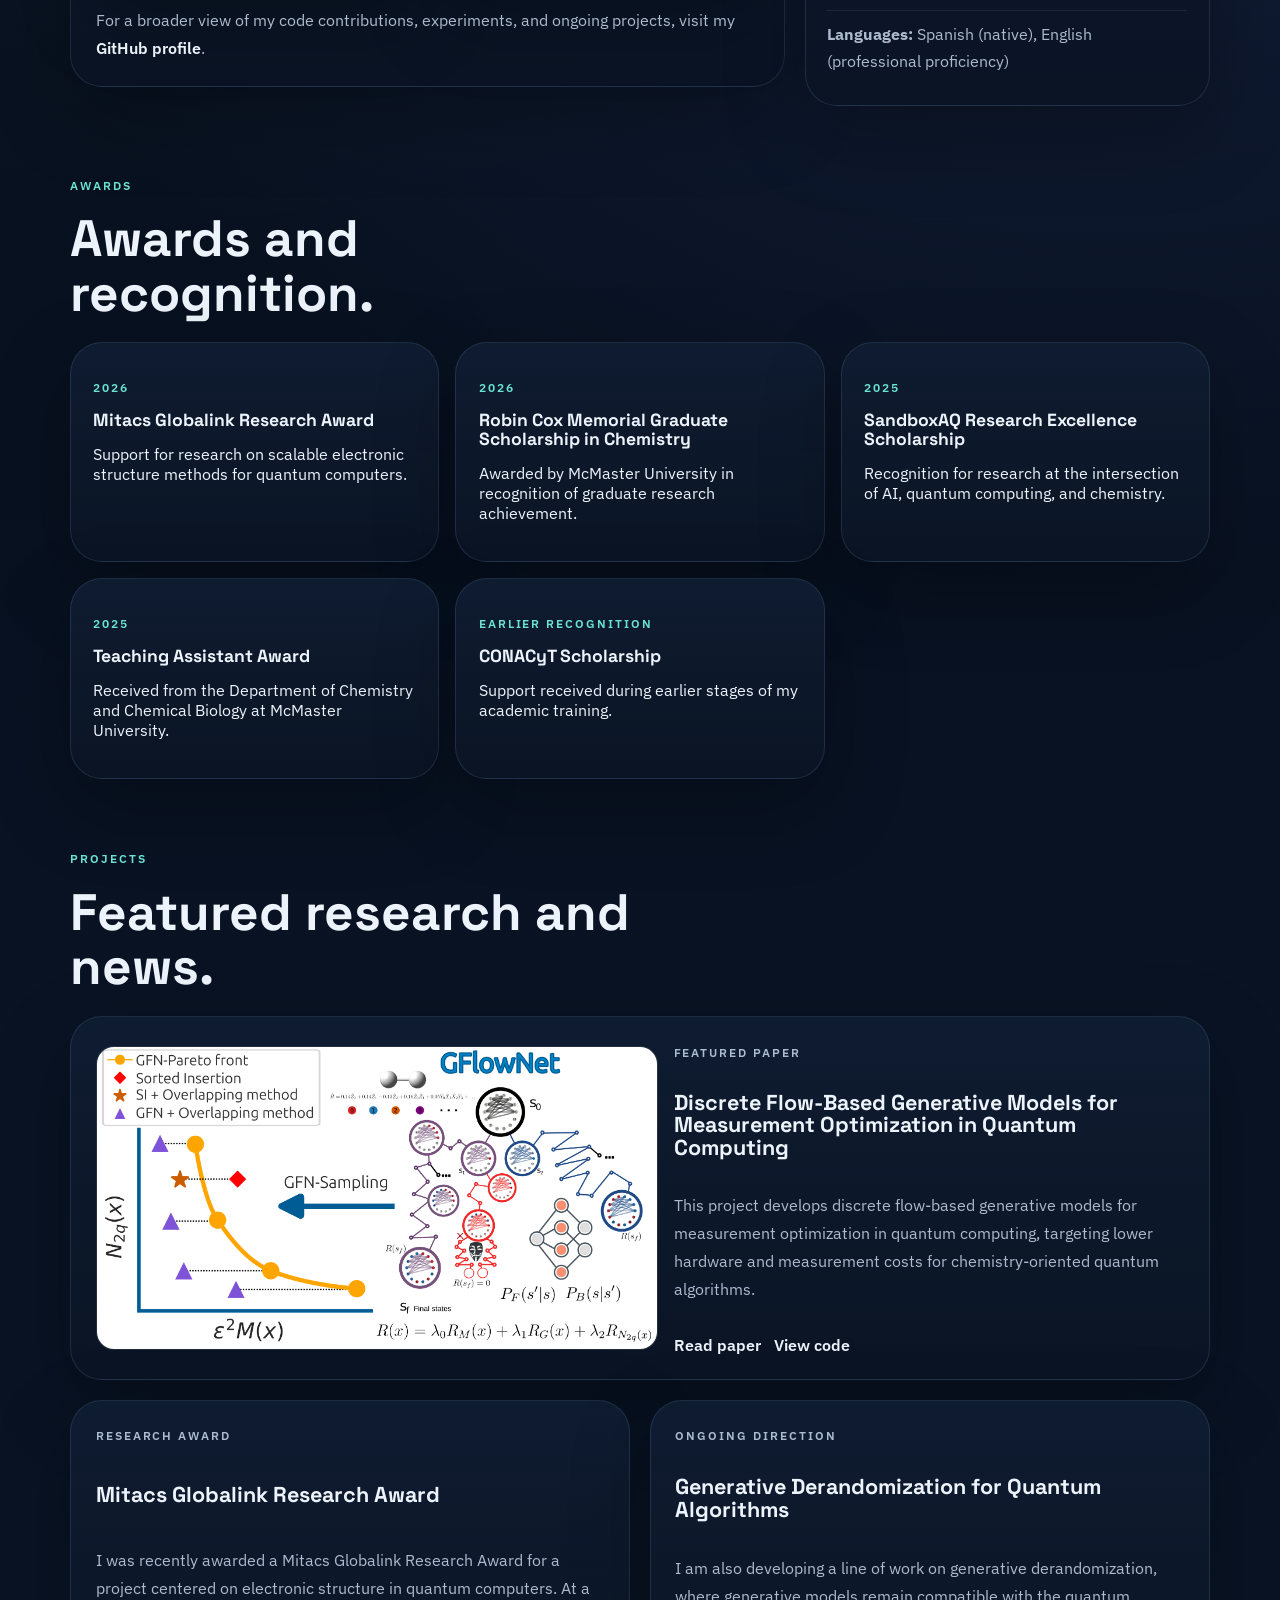
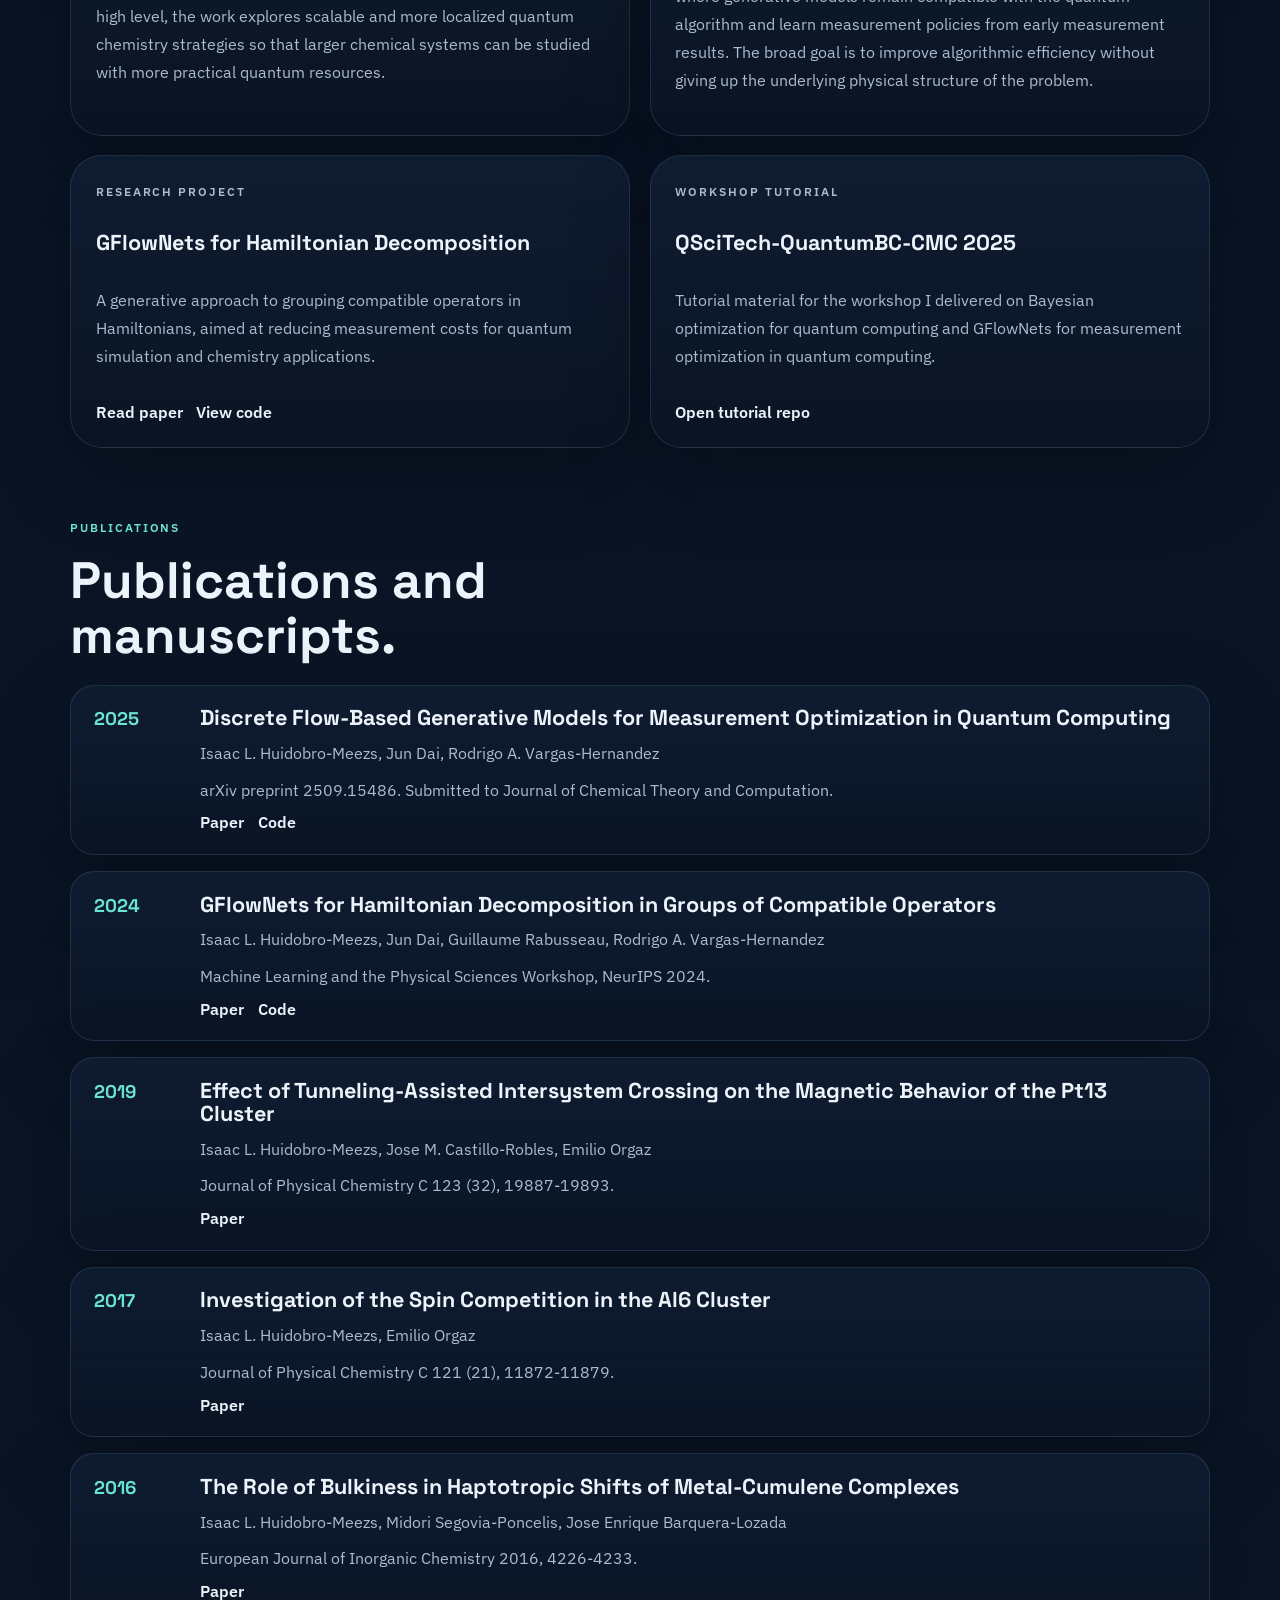
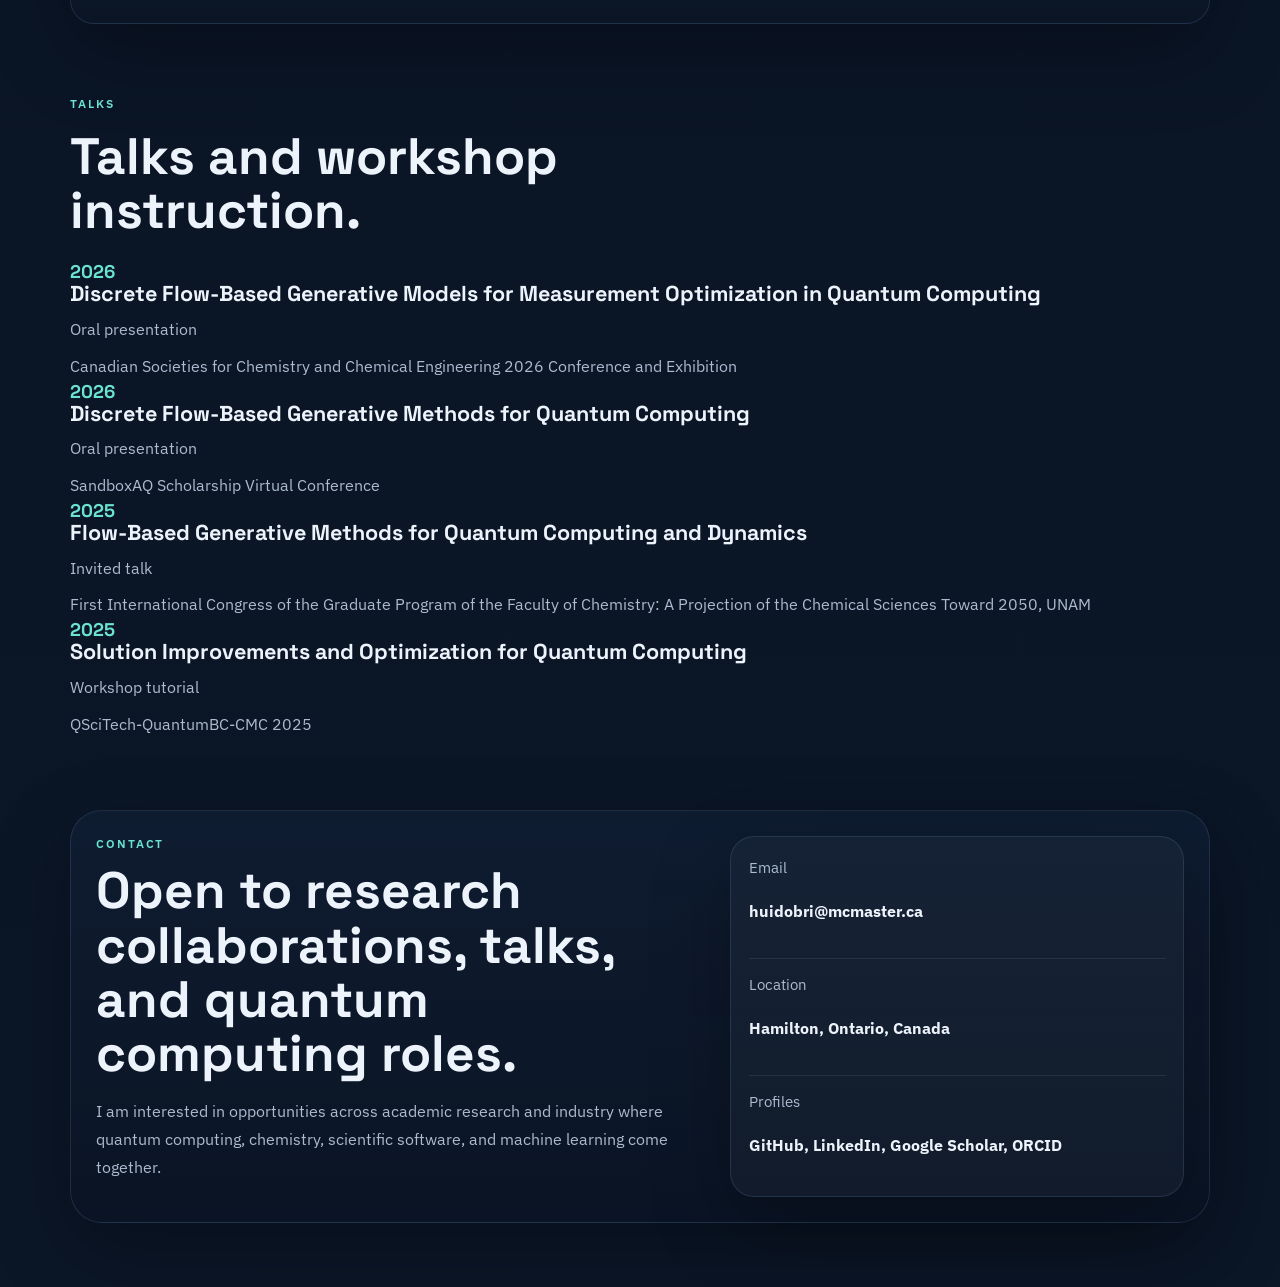
==== commit 50f18dac: "acentito" ====
--- a/index.html
+++ b/index.html
@@ -37,7 +37,7 @@
             <p class="intro">
               I am Isaac L. Huidobro-Meezs, from Mexico. I completed my
               undergraduate and master's studies in Chemistry at the Universidad
-              Nacional Autonoma de Mexico (UNAM), and I am currently a PhD
+              Nacional Autónoma de México (UNAM), and I am currently a PhD
               candidate in Chemistry at McMaster University in the ChemAI Lab.
             </p>
             <p class="intro">
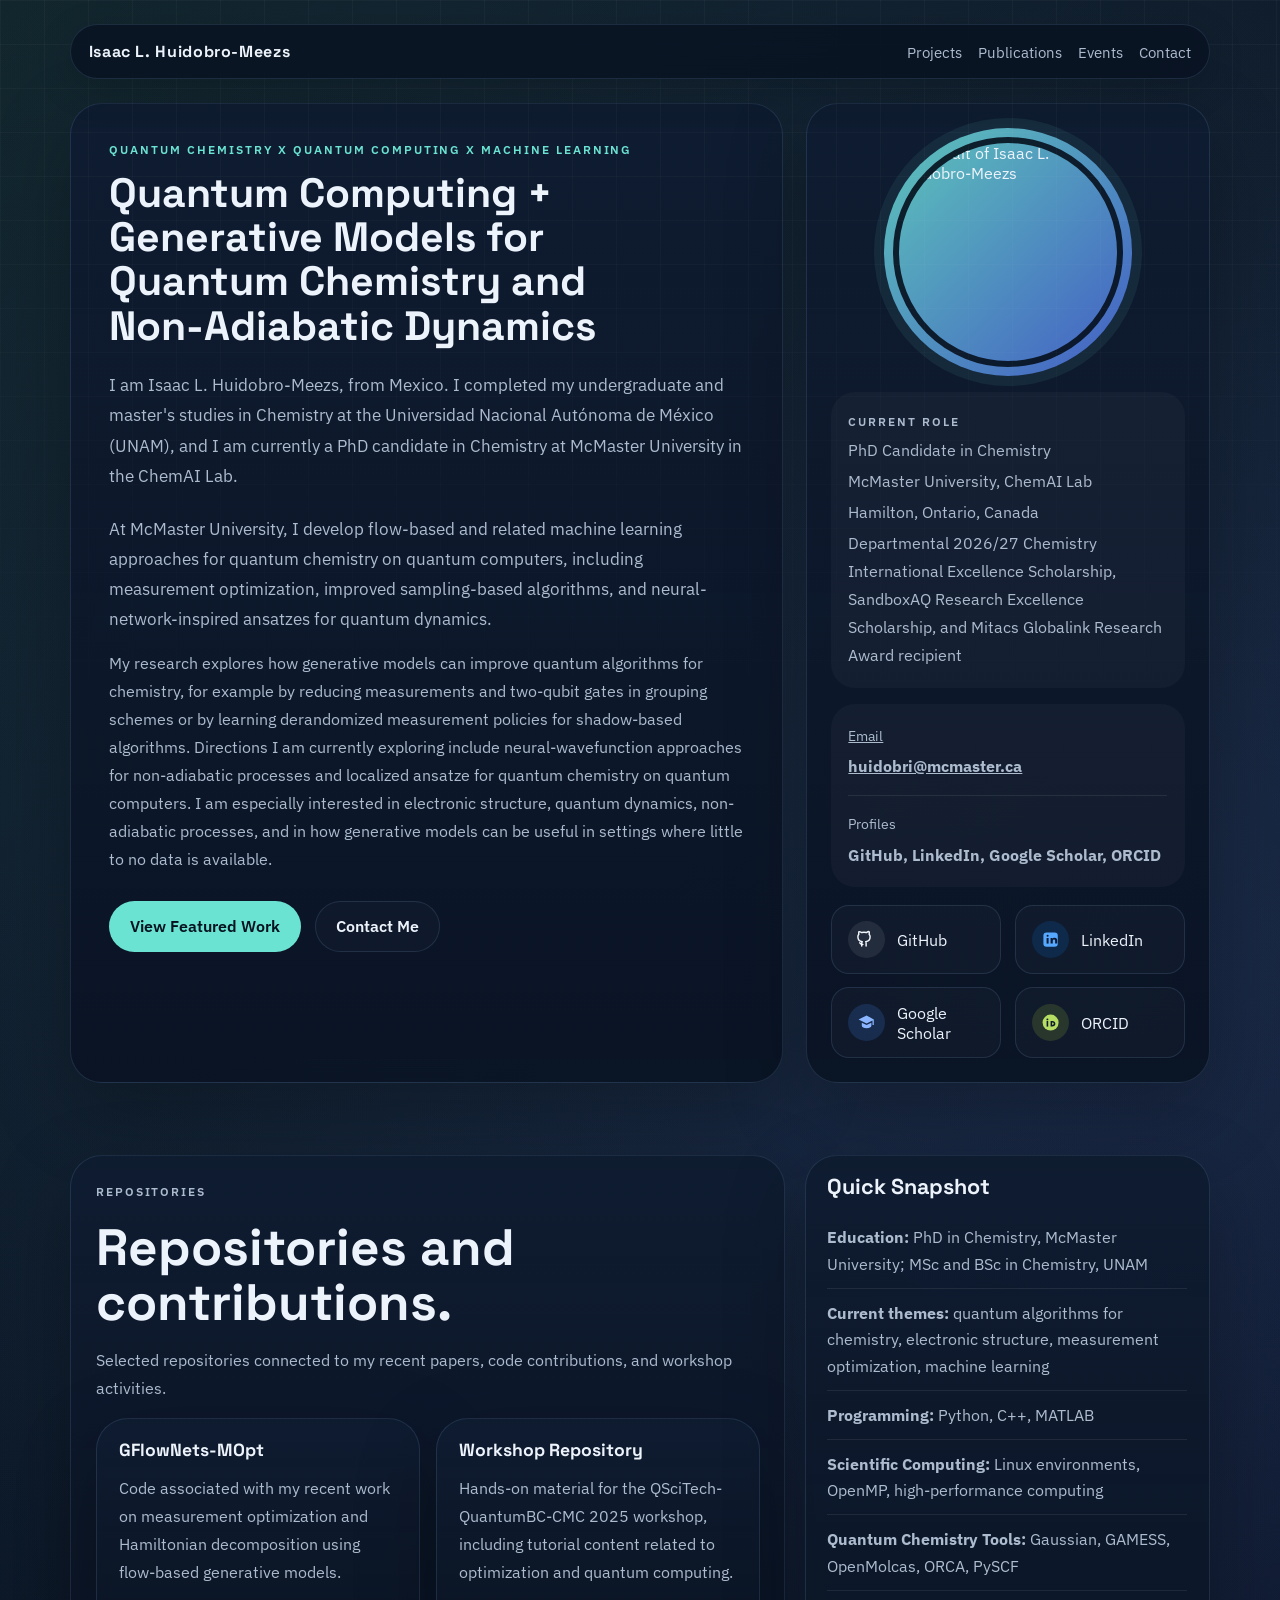
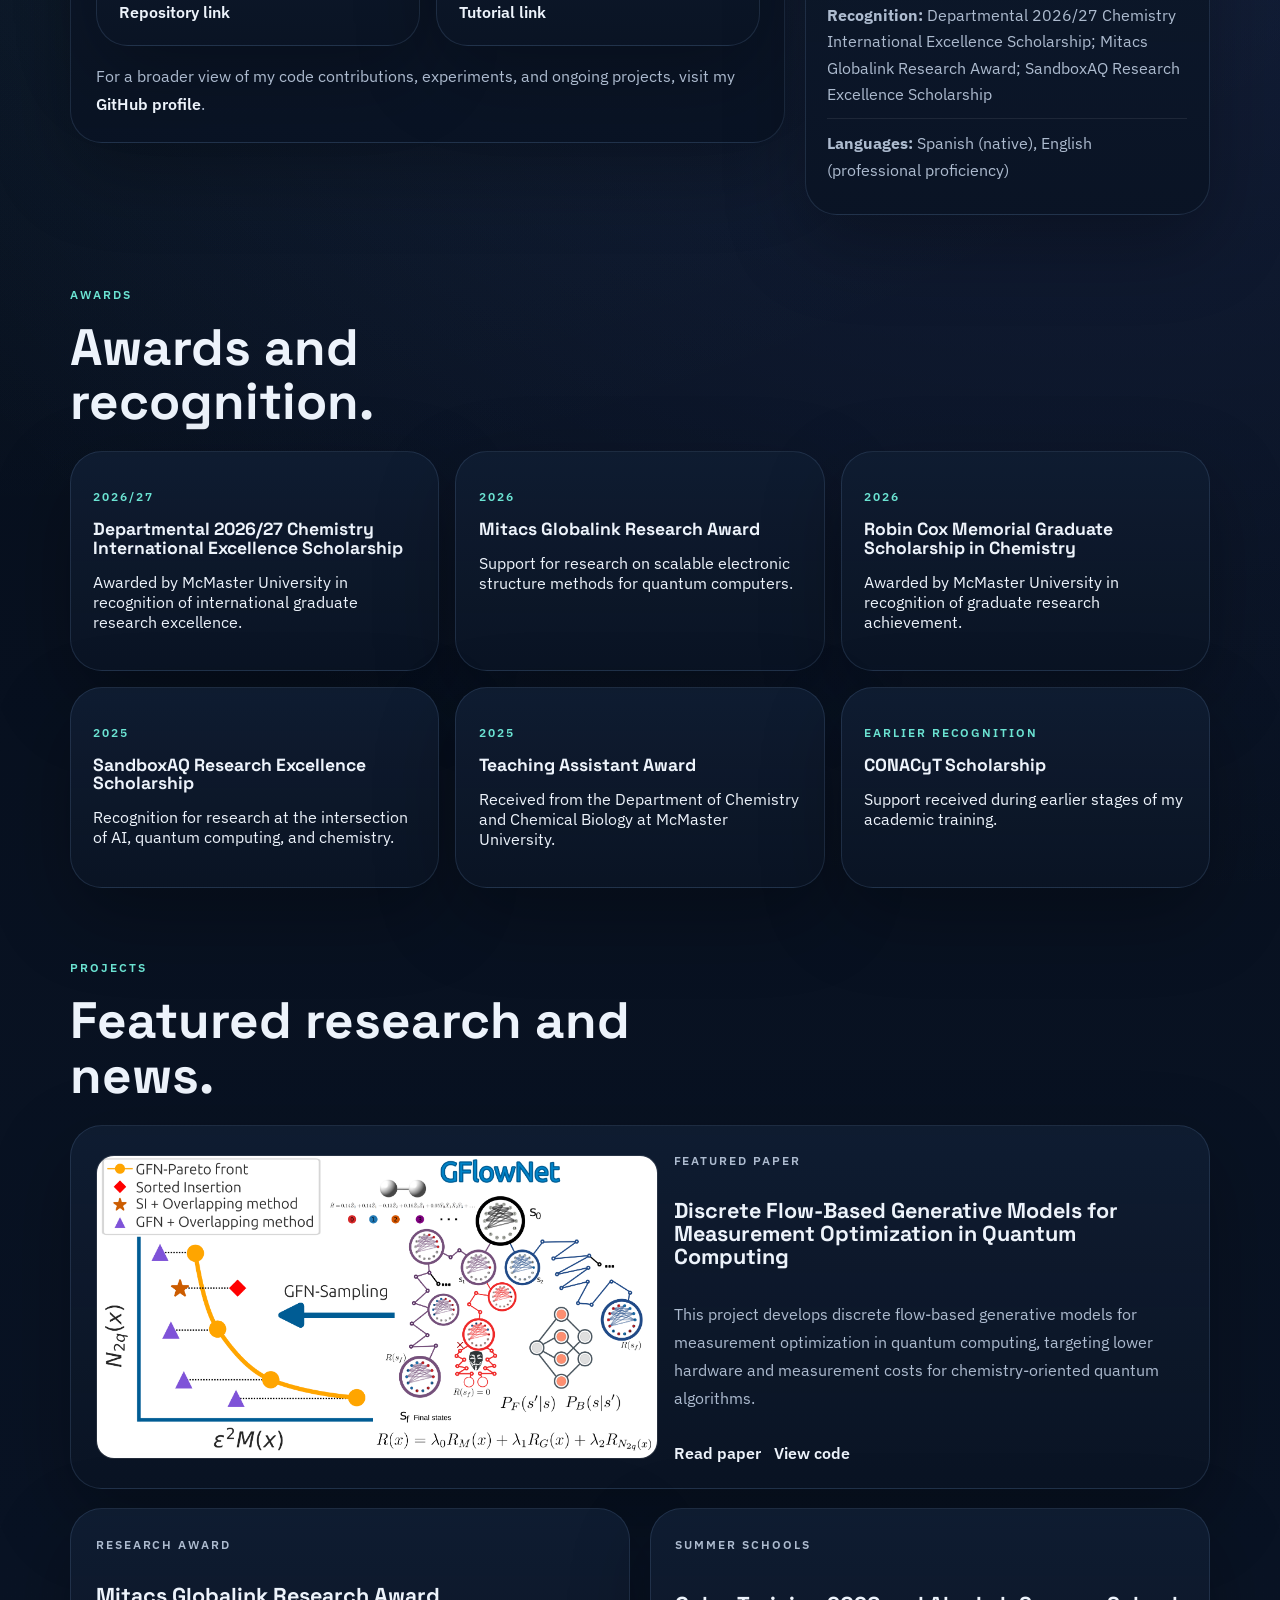
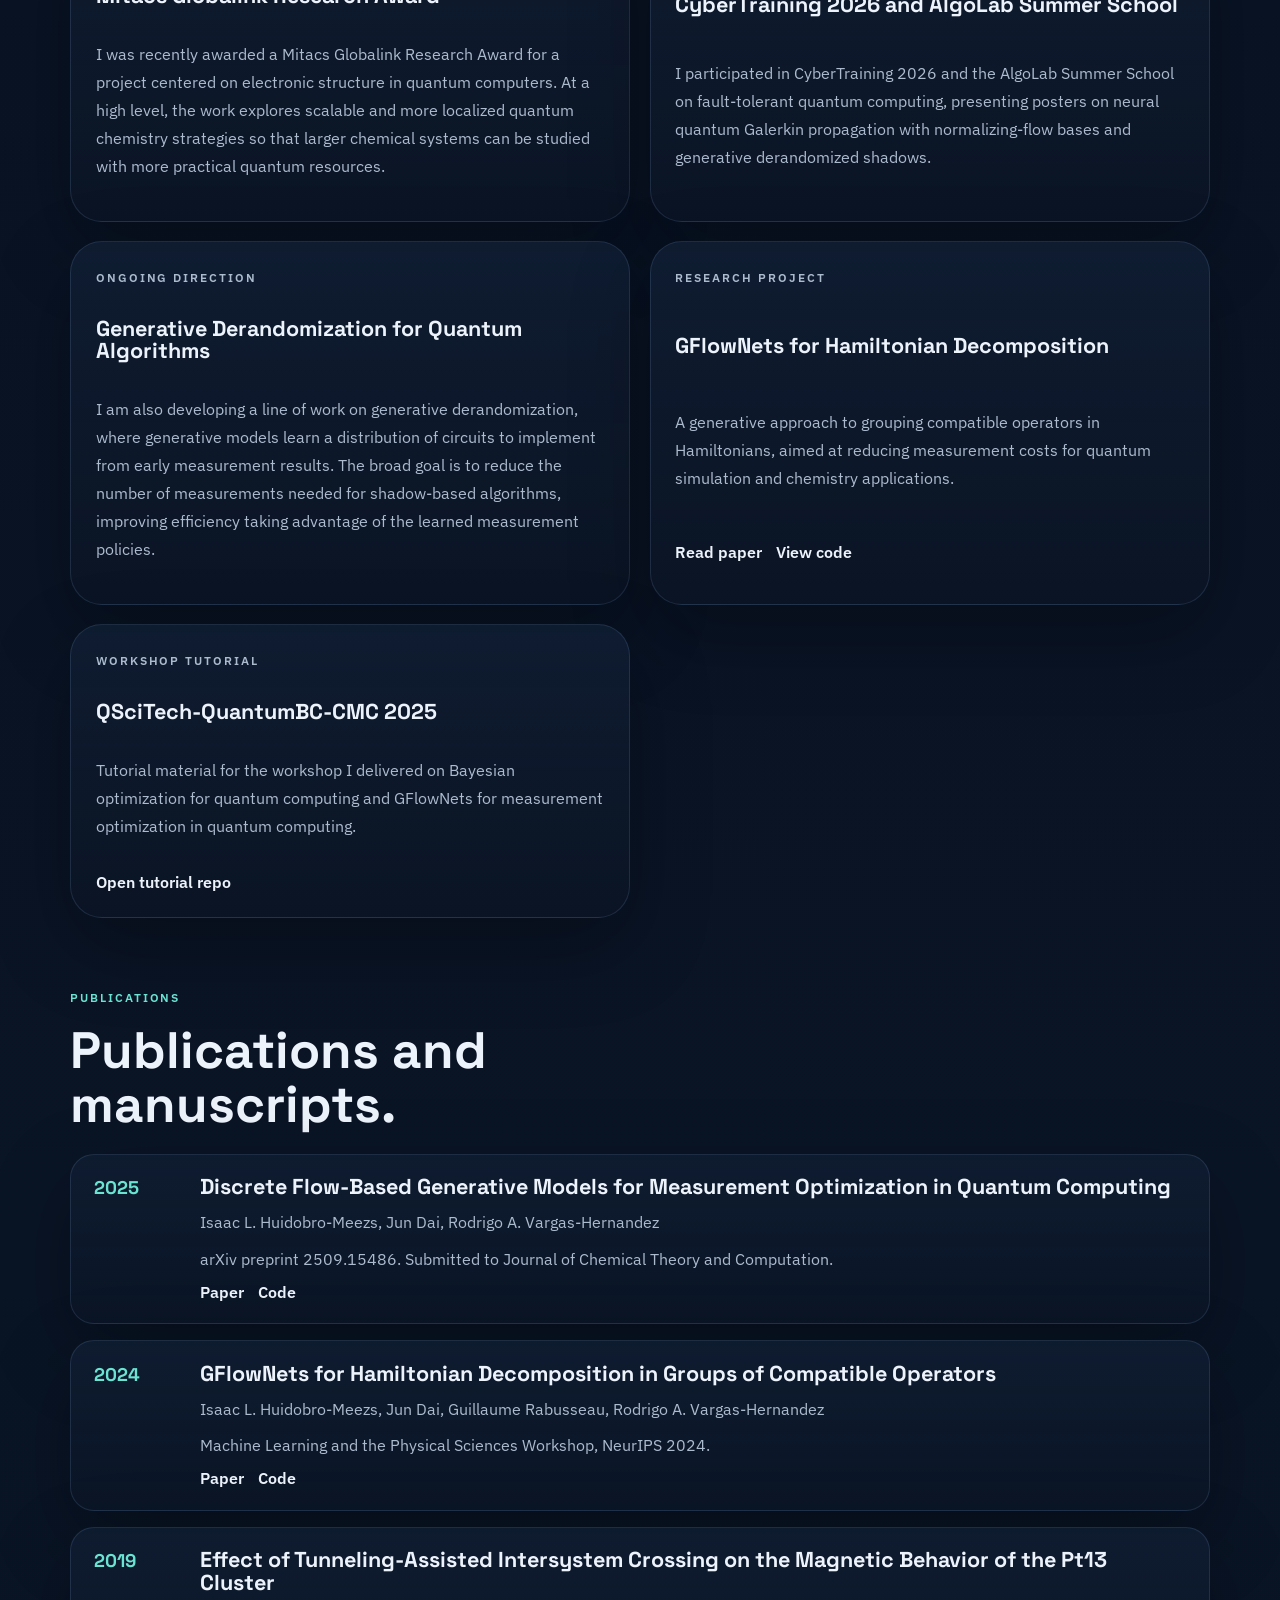
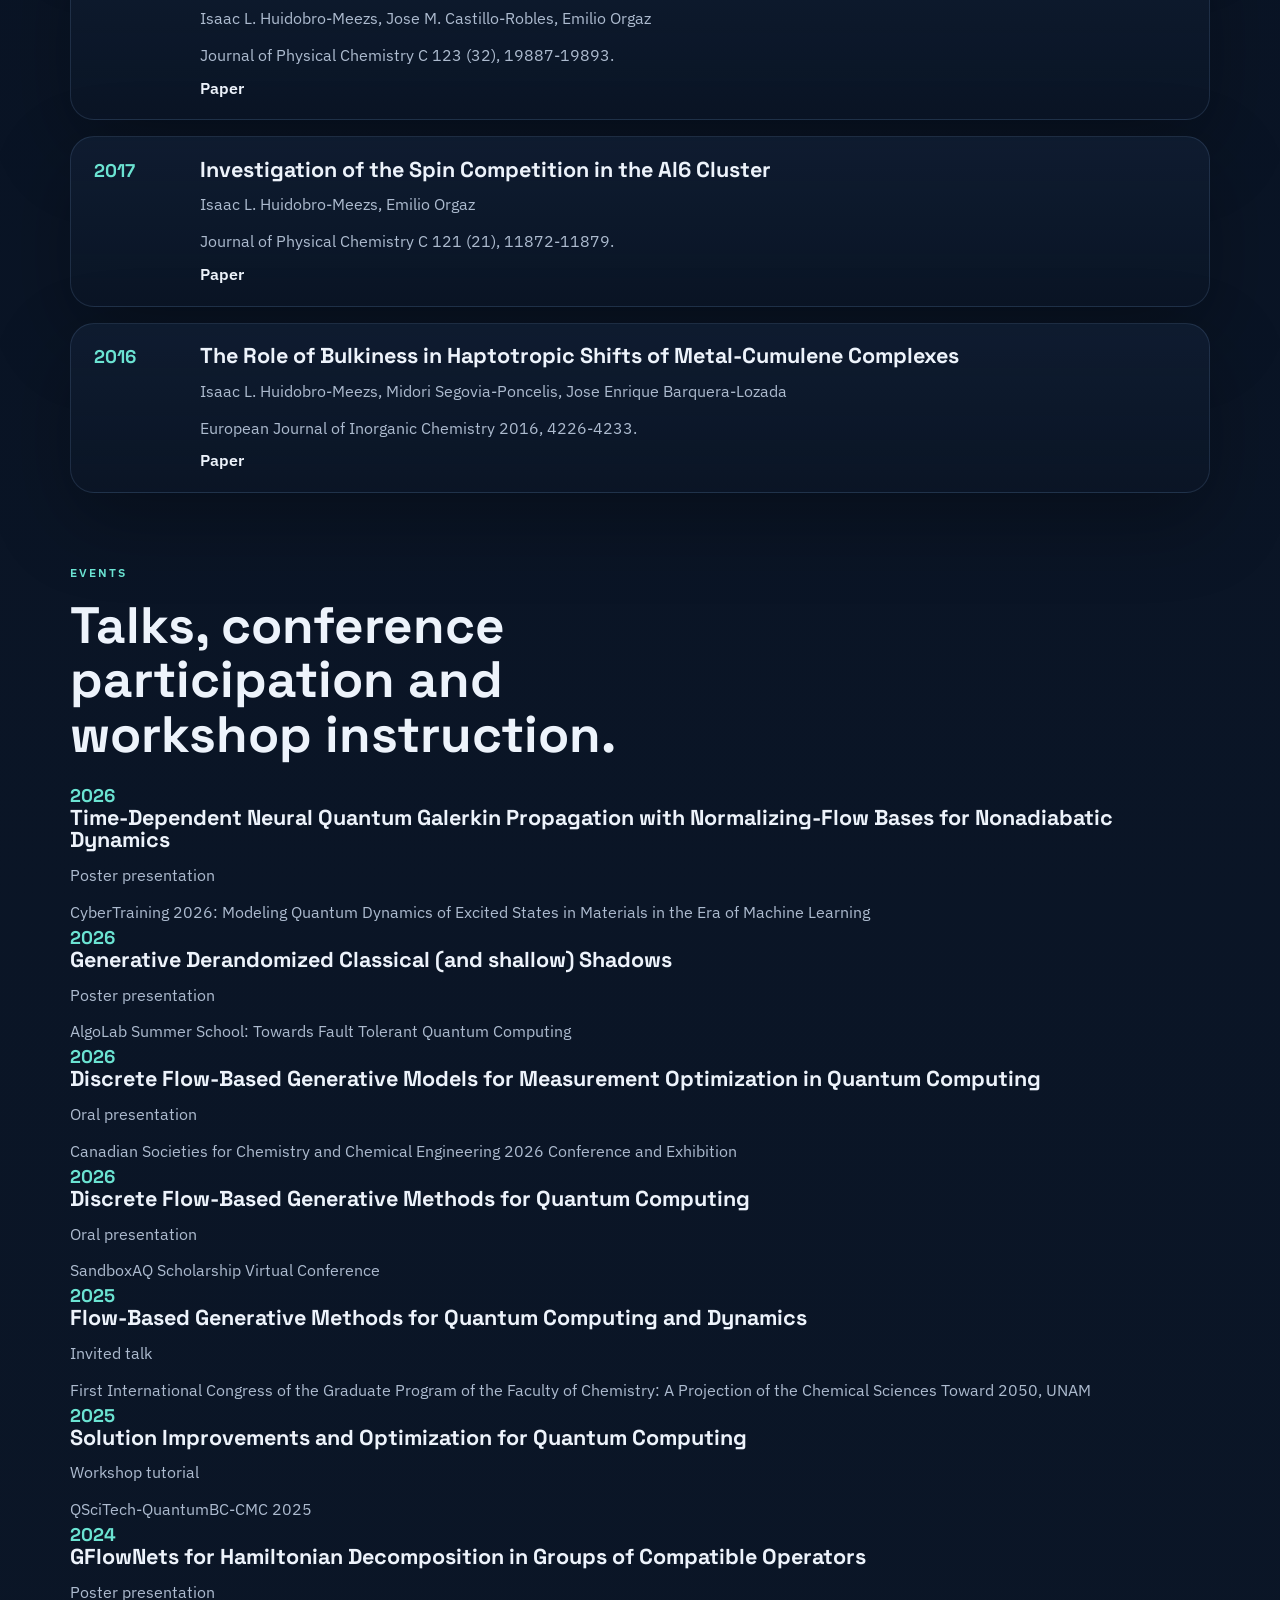
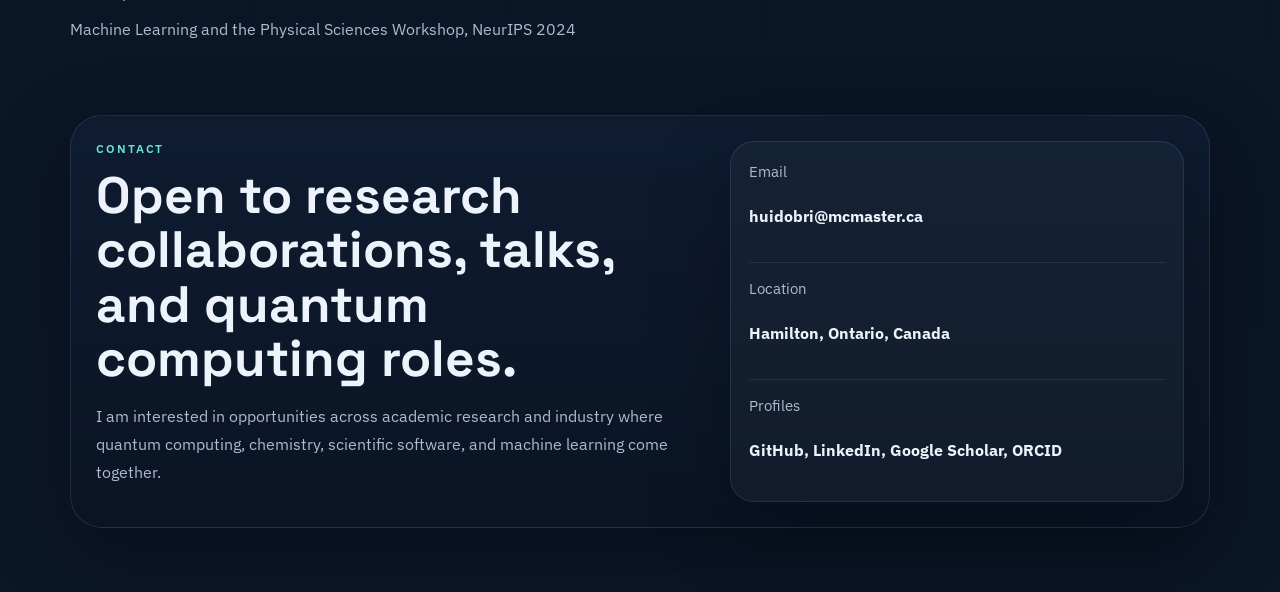
==== commit 6b9c6c01: "update page" ====
--- a/index.html
+++ b/index.html
@@ -23,7 +23,7 @@
         <nav class="site-nav" aria-label="Main navigation">
           <a href="#projects">Projects</a>
           <a href="#publications">Publications</a>
-          <a href="#talks">Talks</a>
+          <a href="#talks">Events</a>
           <a href="#contact">Contact</a>
         </nav>
       </header>
@@ -81,7 +81,7 @@
                 <p>PhD Candidate in Chemistry</p>
                 <p>McMaster University, ChemAI Lab</p>
                 <p>Hamilton, Ontario, Canada</p>
-                <p>SandboxAQ Research Excellence Scholarship and Mitacs Globalink Research Award recipient</p>
+                <p>Departmental 2026/27 Chemistry International Excellence Scholarship, SandboxAQ Research Excellence Scholarship, and Mitacs Globalink Research Award recipient</p>
               </div>
               <div class="profile-contact">
                 <a class="profile-contact-line" href="mailto:huidobri@mcmaster.ca">
@@ -187,7 +187,7 @@
               <li><strong>Programming:</strong> Python, C++, MATLAB</li>
               <li><strong>Scientific Computing:</strong> Linux environments, OpenMP, high-performance computing</li>
               <li><strong>Quantum Chemistry Tools:</strong> Gaussian, GAMESS, OpenMolcas, ORCA, PySCF</li>
-              <li><strong>Recognition:</strong> Mitacs Globalink Research Award; SandboxAQ Research Excellence Scholarship</li>
+              <li><strong>Recognition:</strong> Departmental 2026/27 Chemistry International Excellence Scholarship; Mitacs Globalink Research Award; SandboxAQ Research Excellence Scholarship</li>
               <li><strong>Languages:</strong> Spanish (native), English (professional proficiency)</li>
             </ul>
           </article>
@@ -200,6 +200,11 @@
           </div>
 
           <div class="repo-grid award-grid">
+            <article class="repo-card award-card">
+              <p class="card-label">2026/27</p>
+              <h4>Departmental 2026/27 Chemistry International Excellence Scholarship</h4>
+              <p>Awarded by McMaster University in recognition of international graduate research excellence.</p>
+            </article>
             <article class="repo-card award-card">
               <p class="card-label">2026</p>
               <h4>Mitacs Globalink Research Award</h4>
@@ -274,15 +279,25 @@
             </article>
 
             <article class="card feature-card">
+              <p class="card-label">Summer Schools</p>
+              <h3>CyberTraining 2026 and AlgoLab Summer School</h3>
+              <p>
+                I participated in CyberTraining 2026 and the AlgoLab Summer
+                School on fault-tolerant quantum computing, presenting posters
+                on neural quantum Galerkin propagation with normalizing-flow
+                bases and generative derandomized shadows.
+              </p>
+            </article>
+
+            <article class="card feature-card">
               <p class="card-label">Ongoing Direction</p>
               <h3>Generative Derandomization for Quantum Algorithms</h3>
               <p>
                 I am also developing a line of work on generative
-                derandomization, where generative models remain compatible with
-                the quantum algorithm and learn measurement policies from early
-                measurement results. The broad goal is to improve algorithmic
-                efficiency without giving up the underlying physical structure of
-                the problem.
+                derandomization, where generative models learn a distribution of circuits to implement 
+                from early measurement results. The broad goal is to reduce the number
+                of measurements needed for shadow-based algorithms, improving 
+                efficiency taking advantage of the learned measurement policies.
               </p>
             </article>
 
@@ -390,11 +405,29 @@
 
         <section class="section" id="talks">
           <div class="section-heading">
-            <p class="section-kicker">Talks</p>
-            <h2>Talks and workshop instruction.</h2>
+            <p class="section-kicker">Events</p>
+            <h2>Talks, conference participation and workshop instruction.</h2>
           </div>
 
           <div class="talk-list">
+            <article class="talk-item">
+              <p class="publication-year">2026</p>
+              <div class="publication-body">
+                <h3>Time-Dependent Neural Quantum Galerkin Propagation with Normalizing-Flow Bases for Nonadiabatic Dynamics</h3>
+                <p class="publication-meta">Poster presentation</p>
+                <p class="publication-meta">CyberTraining 2026: Modeling Quantum Dynamics of Excited States in Materials in the Era of Machine Learning</p>
+              </div>
+            </article>
+
+            <article class="talk-item">
+              <p class="publication-year">2026</p>
+              <div class="publication-body">
+                <h3>Generative Derandomized Classical (and shallow) Shadows</h3>
+                <p class="publication-meta">Poster presentation</p>
+                <p class="publication-meta">AlgoLab Summer School: Towards Fault Tolerant Quantum Computing</p>
+              </div>
+            </article>
+
             <article class="talk-item">
               <p class="publication-year">2026</p>
               <div class="publication-body">
@@ -428,6 +461,15 @@
                 <h3>Solution Improvements and Optimization for Quantum Computing</h3>
                 <p class="publication-meta">Workshop tutorial</p>
                 <p class="publication-meta">QSciTech-QuantumBC-CMC 2025</p>
+              </div>
+            </article>
+
+            <article class="talk-item">
+              <p class="publication-year">2024</p>
+              <div class="publication-body">
+                <h3>GFlowNets for Hamiltonian Decomposition in Groups of Compatible Operators</h3>
+                <p class="publication-meta">Poster presentation</p>
+                <p class="publication-meta">Machine Learning and the Physical Sciences Workshop, NeurIPS 2024</p>
               </div>
             </article>
           </div>
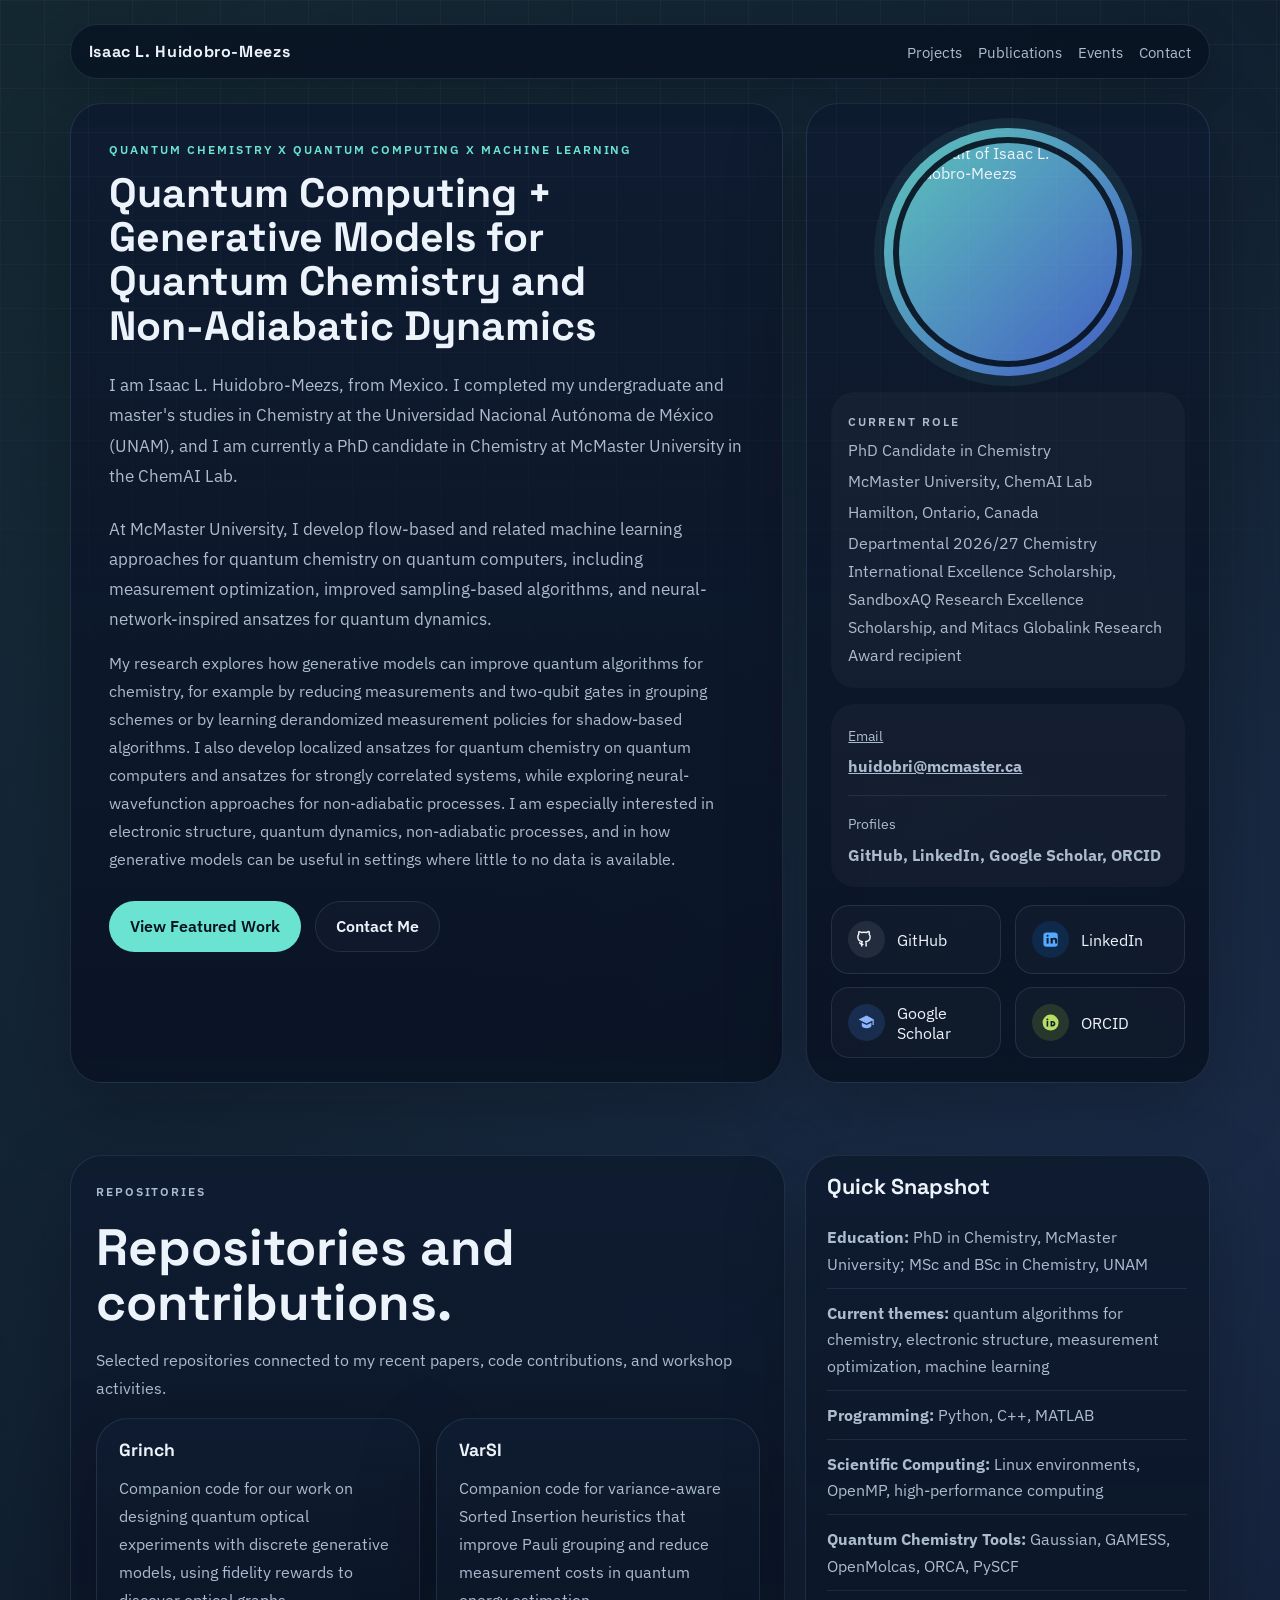
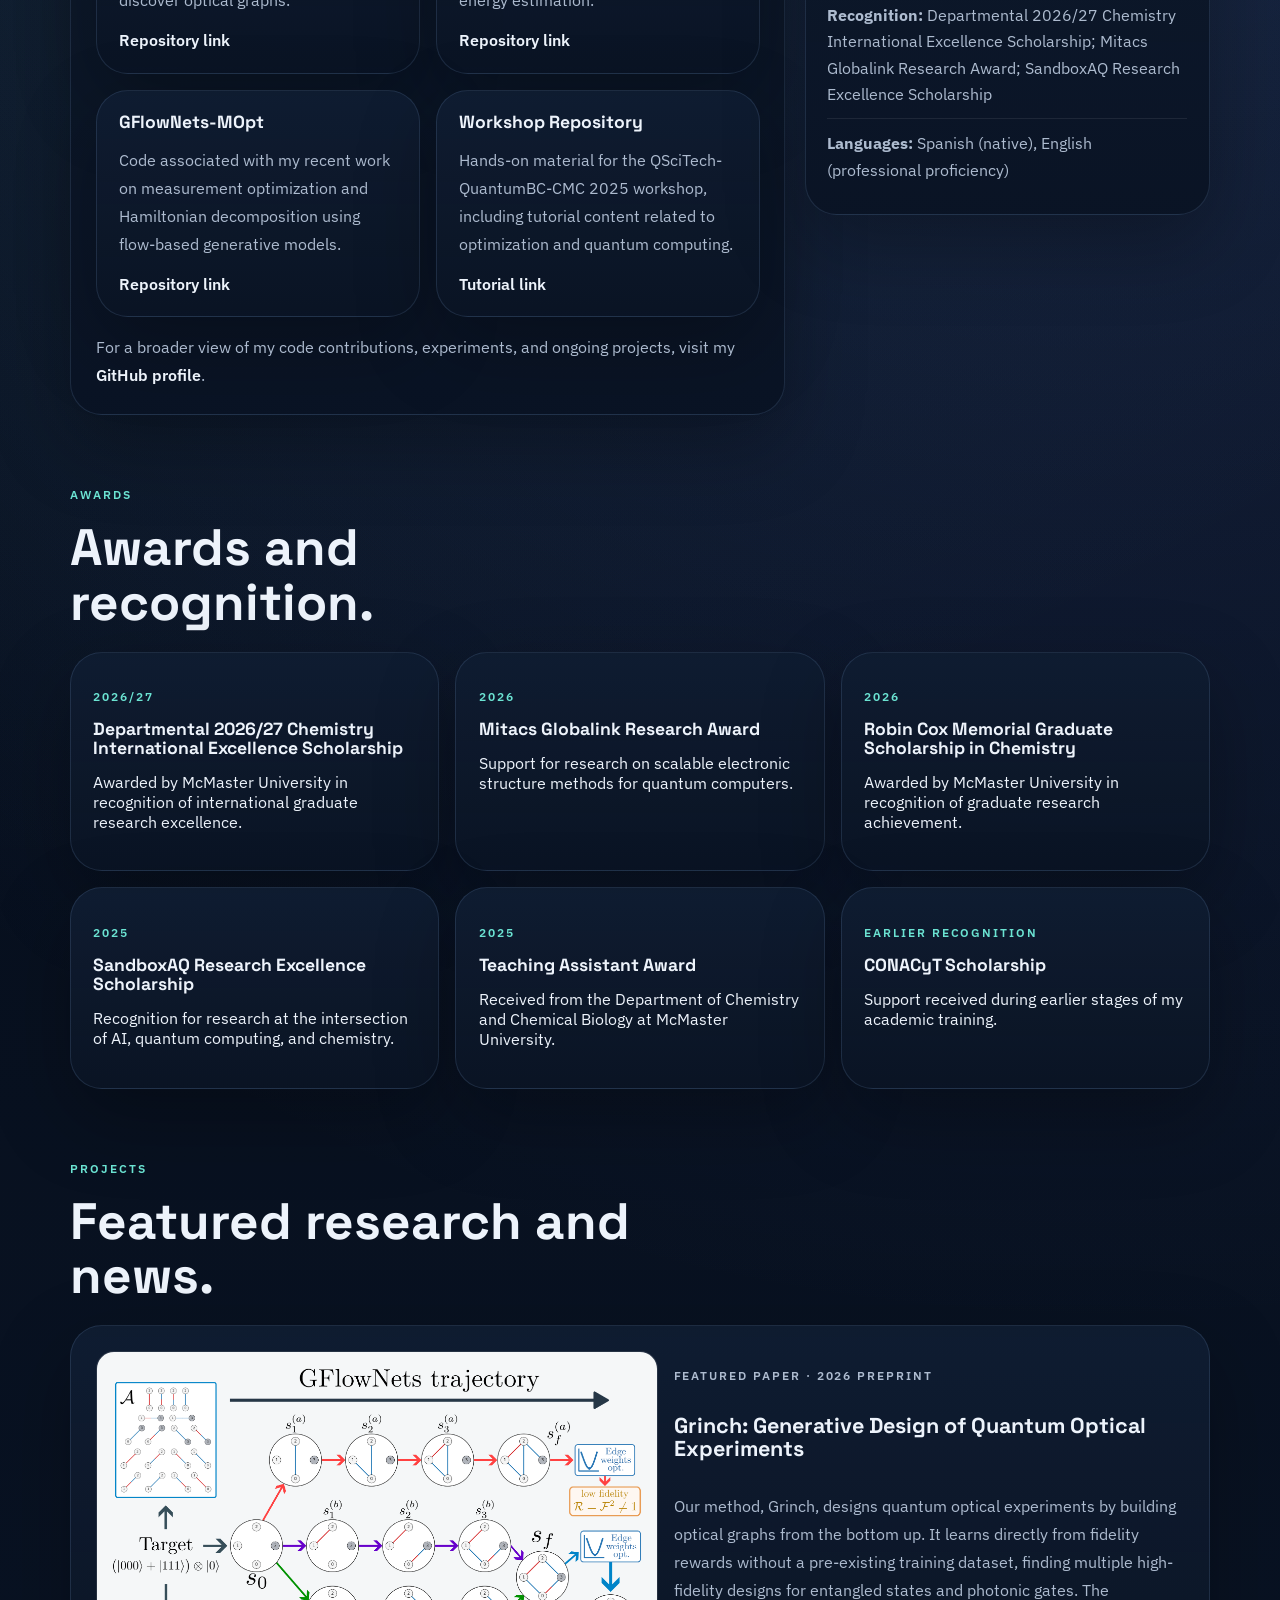
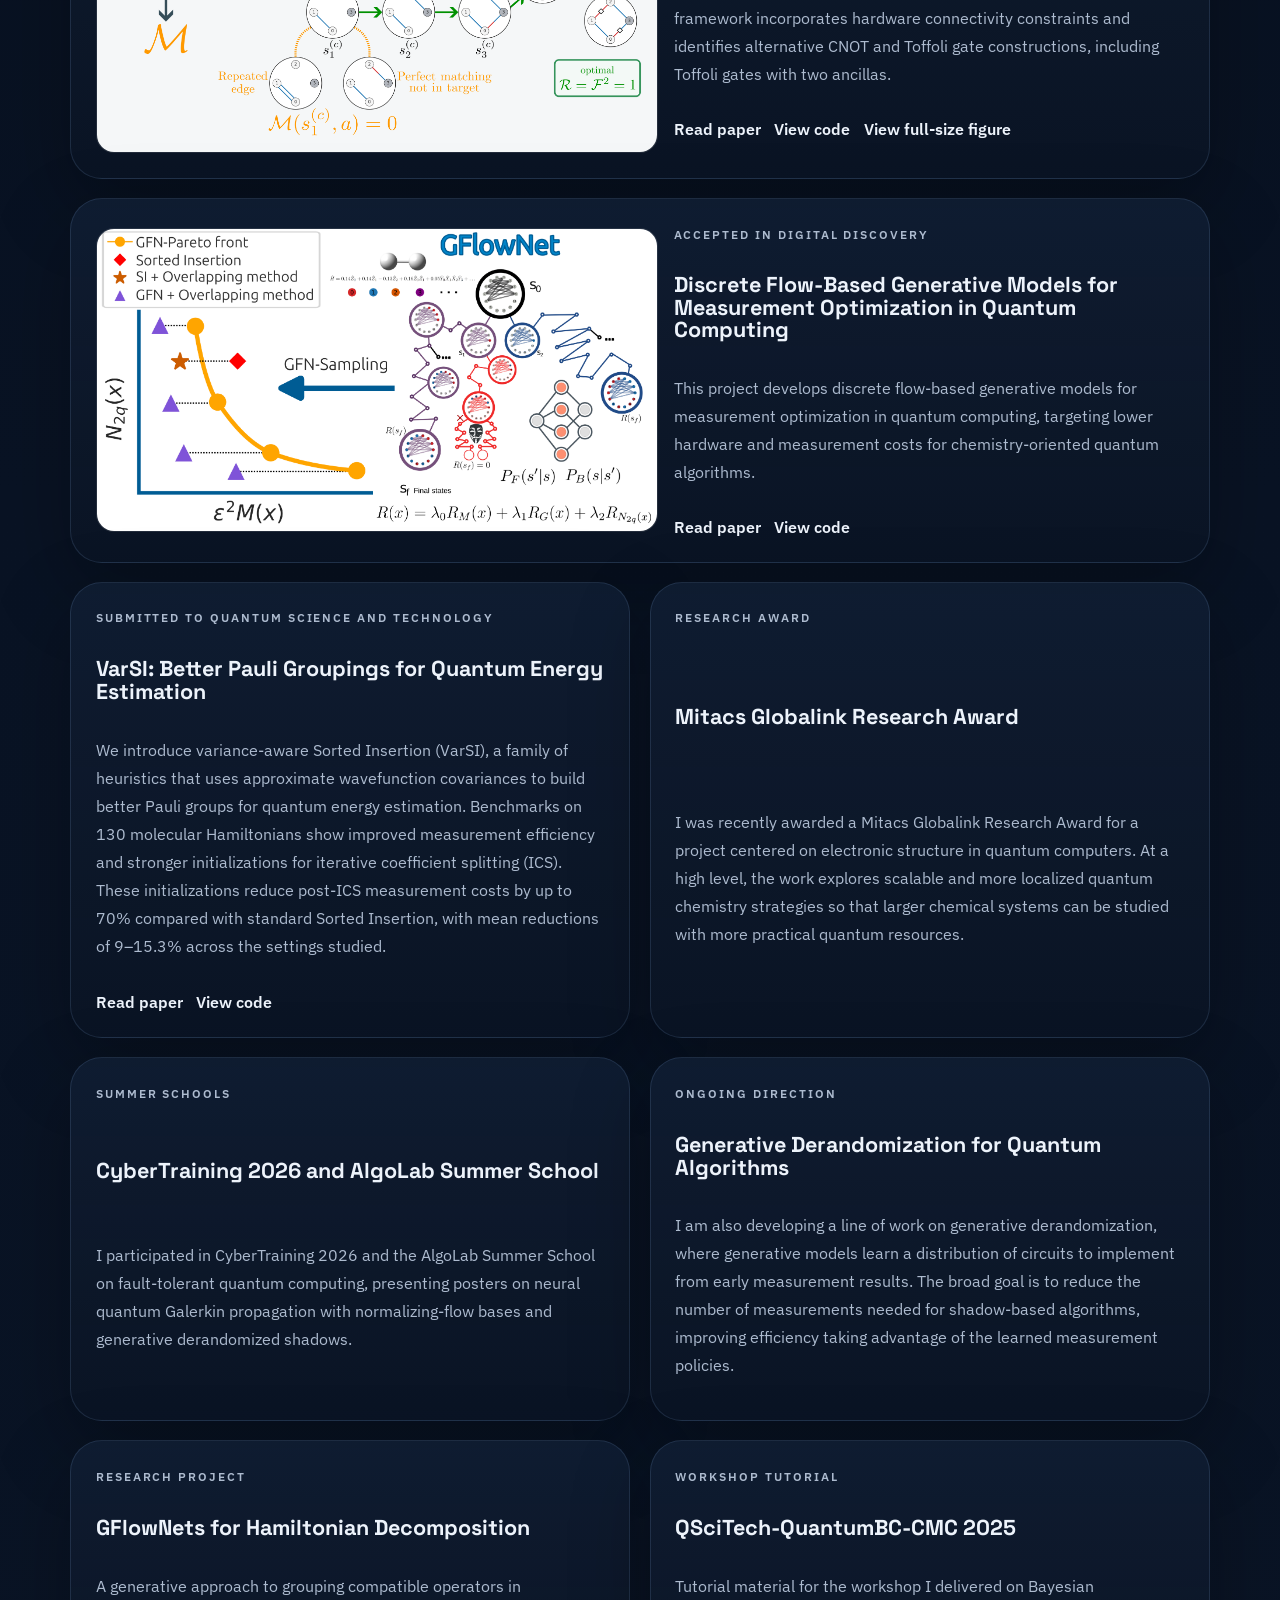
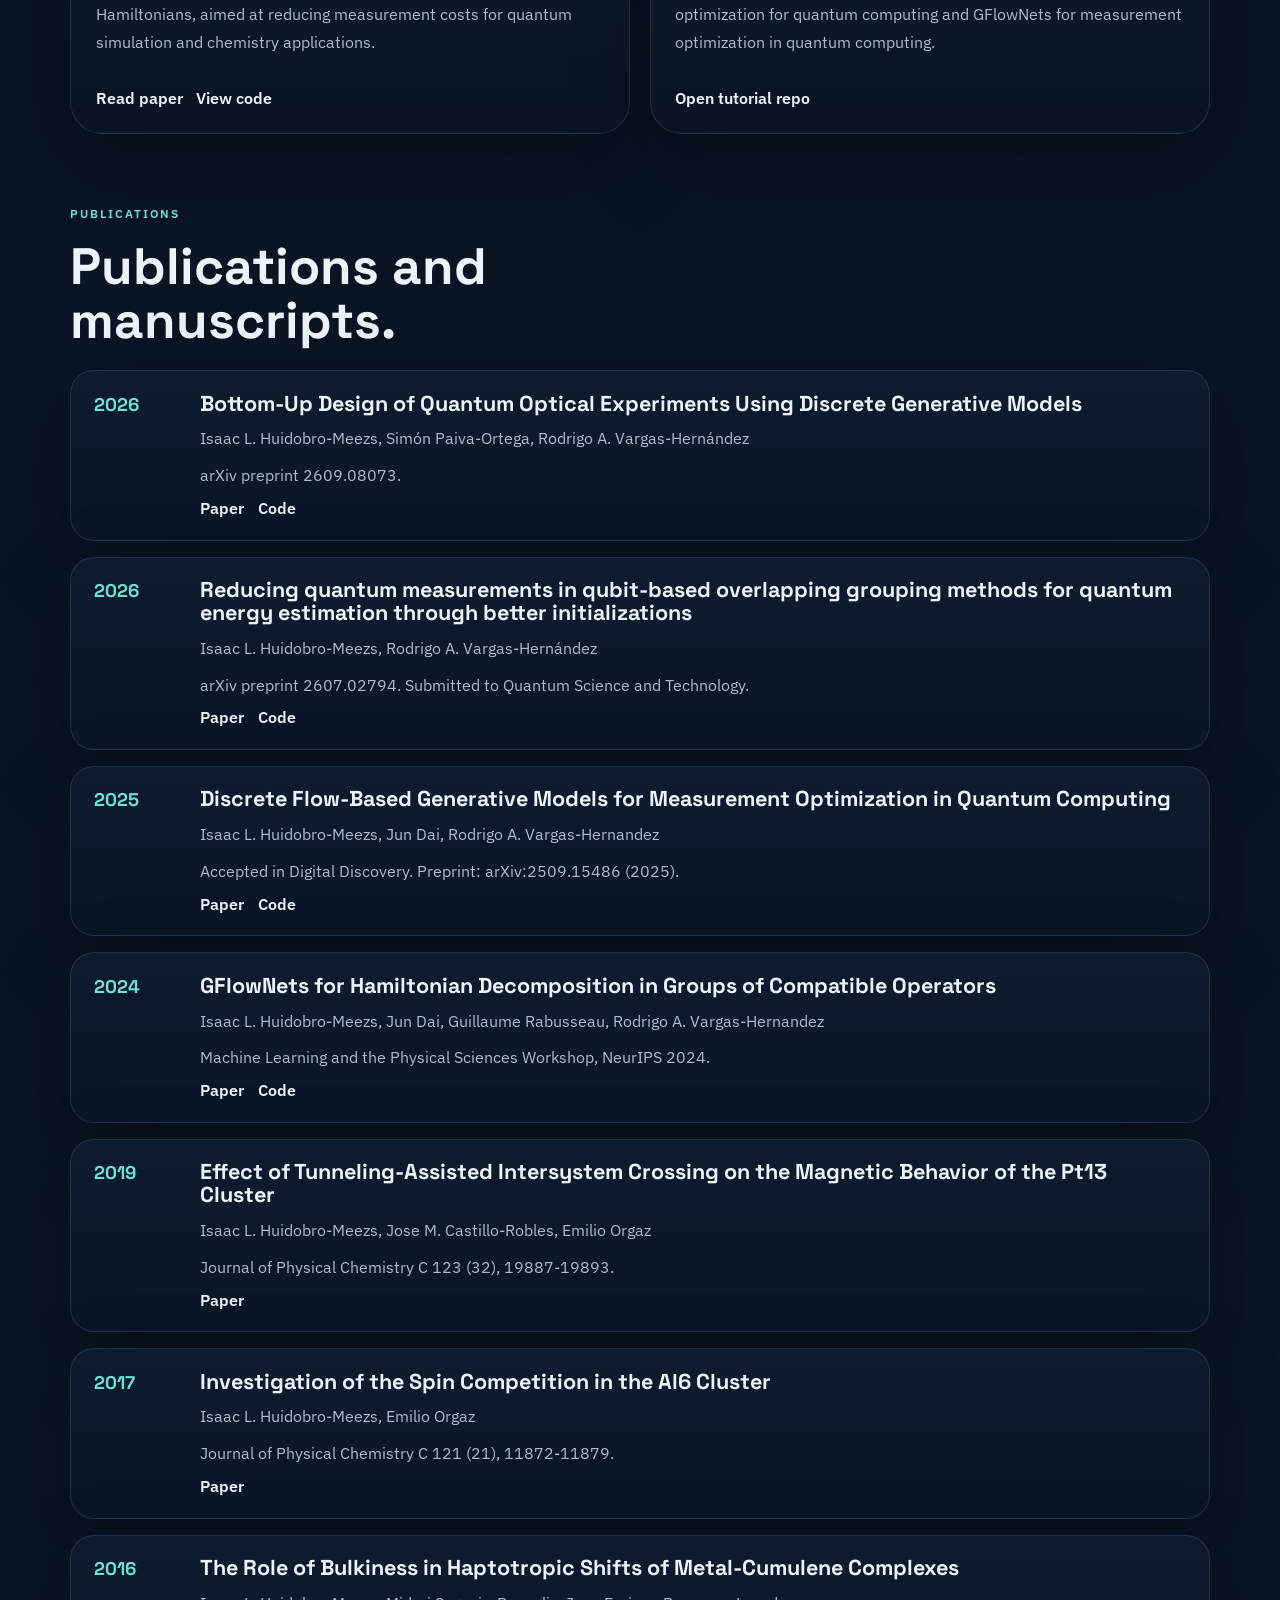
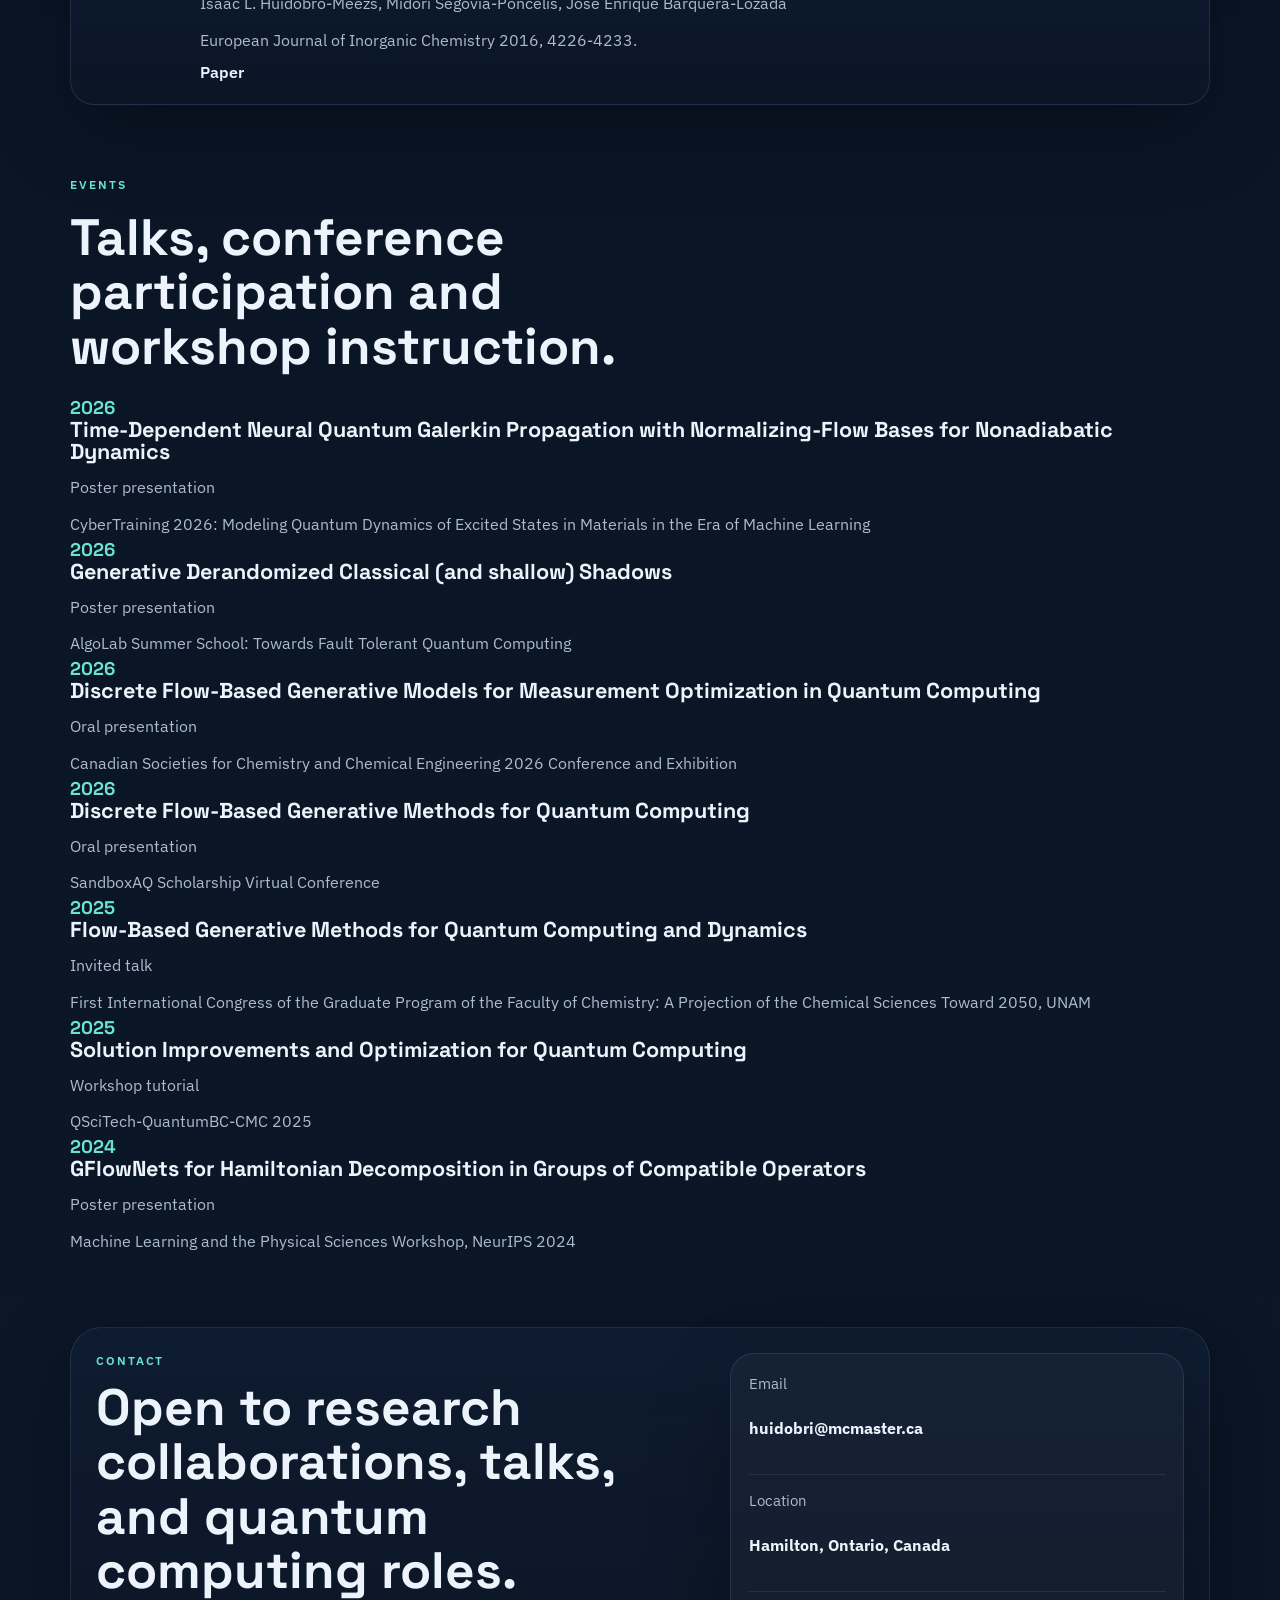
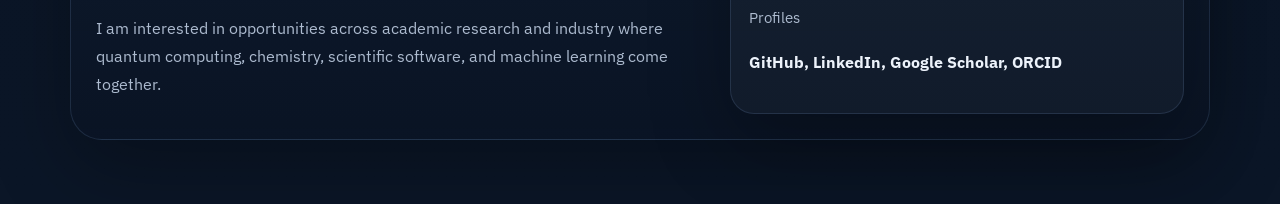
==== commit 39ebe52b: "Updating page" ====
--- a/index.html
+++ b/index.html
@@ -14,7 +14,7 @@
       href="https://fonts.googleapis.com/css2?family=IBM+Plex+Sans:wght@400;500;600;700&family=Space+Grotesk:wght@500;700&display=swap"
       rel="stylesheet"
     />
-    <link rel="stylesheet" href="style.css?v=6" />
+    <link rel="stylesheet" href="style.css?v=7" />
   </head>
   <body>
     <div class="page-shell">
@@ -51,10 +51,11 @@
               My research explores how generative models can improve quantum
               algorithms for chemistry, for example by reducing measurements and
               two-qubit gates in grouping schemes or by learning derandomized
-              measurement policies for shadow-based algorithms. Directions I am
-              currently exploring include neural-wavefunction approaches for
-              non-adiabatic processes and localized ansatze for quantum
-              chemistry on quantum computers. I am especially interested in
+              measurement policies for shadow-based algorithms. I also develop
+              localized ansatzes for quantum chemistry on quantum computers and
+              ansatzes for strongly correlated systems, while exploring
+              neural-wavefunction approaches for non-adiabatic processes.
+              I am especially interested in
               electronic structure, quantum dynamics, non-adiabatic processes,
               and in how generative models can be useful in settings where
               little to no data is available.
@@ -153,6 +154,26 @@
 
             <div class="repo-grid repo-grid-compact">
               <article class="repo-card">
+                <h4>Grinch</h4>
+                <p>
+                  Companion code for our work on designing quantum optical
+                  experiments with discrete generative models, using fidelity
+                  rewards to discover optical graphs.
+                </p>
+                <a class="text-link" href="https://github.com/ishume94/Grinch" target="_blank" rel="noreferrer">Repository link</a>
+              </article>
+
+              <article class="repo-card">
+                <h4>VarSI</h4>
+                <p>
+                  Companion code for variance-aware Sorted Insertion heuristics
+                  that improve Pauli grouping and reduce measurement costs in
+                  quantum energy estimation.
+                </p>
+                <a class="text-link" href="https://github.com/ishume94/VarSI" target="_blank" rel="noreferrer">Repository link</a>
+              </article>
+
+              <article class="repo-card">
                 <h4>GFlowNets-MOpt</h4>
                 <p>
                   Code associated with my recent work on measurement optimization
@@ -244,6 +265,37 @@
             <article class="card feature-card feature-wide">
               <div class="feature-image">
                 <img
+                  src="Grinch.png"
+                  alt="Grinch builds optical graphs edge by edge with GFlowNets, excludes invalid actions, and optimizes edge weights to reward fidelity to a target quantum state."
+                  width="4423"
+                  height="3162"
+                  loading="lazy"
+                  decoding="async"
+                />
+              </div>
+              <div class="feature-content">
+                <p class="card-label">Featured Paper · 2026 Preprint</p>
+                <h3>Grinch: Generative Design of Quantum Optical Experiments</h3>
+                <p>
+                  Our method, Grinch, designs quantum optical experiments by
+                  building optical graphs from the bottom up. It learns directly
+                  from fidelity rewards without a pre-existing training dataset,
+                  finding multiple high-fidelity designs for entangled states and
+                  photonic gates. The framework incorporates hardware connectivity
+                  constraints and identifies alternative CNOT and Toffoli gate
+                  constructions, including Toffoli gates with two ancillas.
+                </p>
+                <div class="link-row">
+                  <a class="text-link" href="https://arxiv.org/abs/2609.08073" target="_blank" rel="noreferrer">Read paper</a>
+                  <a class="text-link" href="https://github.com/ishume94/Grinch" target="_blank" rel="noreferrer">View code</a>
+                  <a class="text-link" href="Grinch.png" target="_blank" rel="noreferrer">View full-size figure</a>
+                </div>
+              </div>
+            </article>
+
+            <article class="card feature-card feature-wide">
+              <div class="feature-image">
+                <img
                   src="TOC_DiscreteFlowBasedForMeasOpt.png"
                   alt="Table of contents graphic for Discrete Flow-Based Generative Models for Measurement Optimization in Quantum Computing"
                   loading="lazy"
@@ -251,7 +303,7 @@
                 />
               </div>
               <div class="feature-content">
-                <p class="card-label">Featured Paper</p>
+                <p class="card-label">Accepted in Digital Discovery</p>
                 <h3>Discrete Flow-Based Generative Models for Measurement Optimization in Quantum Computing</h3>
                 <p>
                   This project develops discrete flow-based generative models for
@@ -263,6 +315,25 @@
                   <a class="text-link" href="https://arxiv.org/abs/2509.15486" target="_blank" rel="noreferrer">Read paper</a>
                   <a class="text-link" href="https://github.com/ChemAI-Lab/GFlowNets-MOpt" target="_blank" rel="noreferrer">View code</a>
                 </div>
+              </div>
+            </article>
+
+            <article class="card feature-card">
+              <p class="card-label">Submitted to Quantum Science and Technology</p>
+              <h3>VarSI: Better Pauli Groupings for Quantum Energy Estimation</h3>
+              <p>
+                We introduce variance-aware Sorted Insertion (VarSI), a family of
+                heuristics that uses approximate wavefunction covariances to build
+                better Pauli groups for quantum energy estimation. Benchmarks on
+                130 molecular Hamiltonians show improved measurement efficiency
+                and stronger initializations for iterative coefficient splitting
+                (ICS). These initializations reduce post-ICS measurement costs by
+                up to 70% compared with standard Sorted Insertion, with mean
+                reductions of 9–15.3% across the settings studied.
+              </p>
+              <div class="link-row">
+                <a class="text-link" href="https://arxiv.org/abs/2607.02794" target="_blank" rel="noreferrer">Read paper</a>
+                <a class="text-link" href="https://github.com/ishume94/VarSI" target="_blank" rel="noreferrer">View code</a>
               </div>
             </article>
 
@@ -340,11 +411,37 @@
 
           <div class="publication-list">
             <article class="publication-item">
+              <p class="publication-year">2026</p>
+              <div class="publication-body">
+                <h3>Bottom-Up Design of Quantum Optical Experiments Using Discrete Generative Models</h3>
+                <p class="publication-meta">Isaac L. Huidobro-Meezs, Simón Paiva-Ortega, Rodrigo A. Vargas-Hernández</p>
+                <p class="publication-meta">arXiv preprint 2609.08073.</p>
+                <div class="link-row">
+                  <a class="text-link" href="https://arxiv.org/abs/2609.08073" target="_blank" rel="noreferrer">Paper</a>
+                  <a class="text-link" href="https://github.com/ishume94/Grinch" target="_blank" rel="noreferrer">Code</a>
+                </div>
+              </div>
+            </article>
+
+            <article class="publication-item">
+              <p class="publication-year">2026</p>
+              <div class="publication-body">
+                <h3>Reducing quantum measurements in qubit-based overlapping grouping methods for quantum energy estimation through better initializations</h3>
+                <p class="publication-meta">Isaac L. Huidobro-Meezs, Rodrigo A. Vargas-Hernández</p>
+                <p class="publication-meta">arXiv preprint 2607.02794. Submitted to Quantum Science and Technology.</p>
+                <div class="link-row">
+                  <a class="text-link" href="https://arxiv.org/abs/2607.02794" target="_blank" rel="noreferrer">Paper</a>
+                  <a class="text-link" href="https://github.com/ishume94/VarSI" target="_blank" rel="noreferrer">Code</a>
+                </div>
+              </div>
+            </article>
+
+            <article class="publication-item">
               <p class="publication-year">2025</p>
               <div class="publication-body">
                 <h3>Discrete Flow-Based Generative Models for Measurement Optimization in Quantum Computing</h3>
                 <p class="publication-meta">Isaac L. Huidobro-Meezs, Jun Dai, Rodrigo A. Vargas-Hernandez</p>
-                <p class="publication-meta">arXiv preprint 2509.15486. Submitted to Journal of Chemical Theory and Computation.</p>
+                <p class="publication-meta">Accepted in Digital Discovery. Preprint: arXiv:2509.15486 (2025).</p>
                 <div class="link-row">
                   <a class="text-link" href="https://arxiv.org/abs/2509.15486" target="_blank" rel="noreferrer">Paper</a>
                   <a class="text-link" href="https://github.com/ChemAI-Lab/GFlowNets-MOpt" target="_blank" rel="noreferrer">Code</a>
--- a/style.css
+++ b/style.css
@@ -505,8 +505,8 @@
 
 .feature-image img {
   width: 100%;
-  height: 100%;
-  object-fit: cover;
+  height: auto;
+  object-fit: contain;
 }
 
 .feature-content {
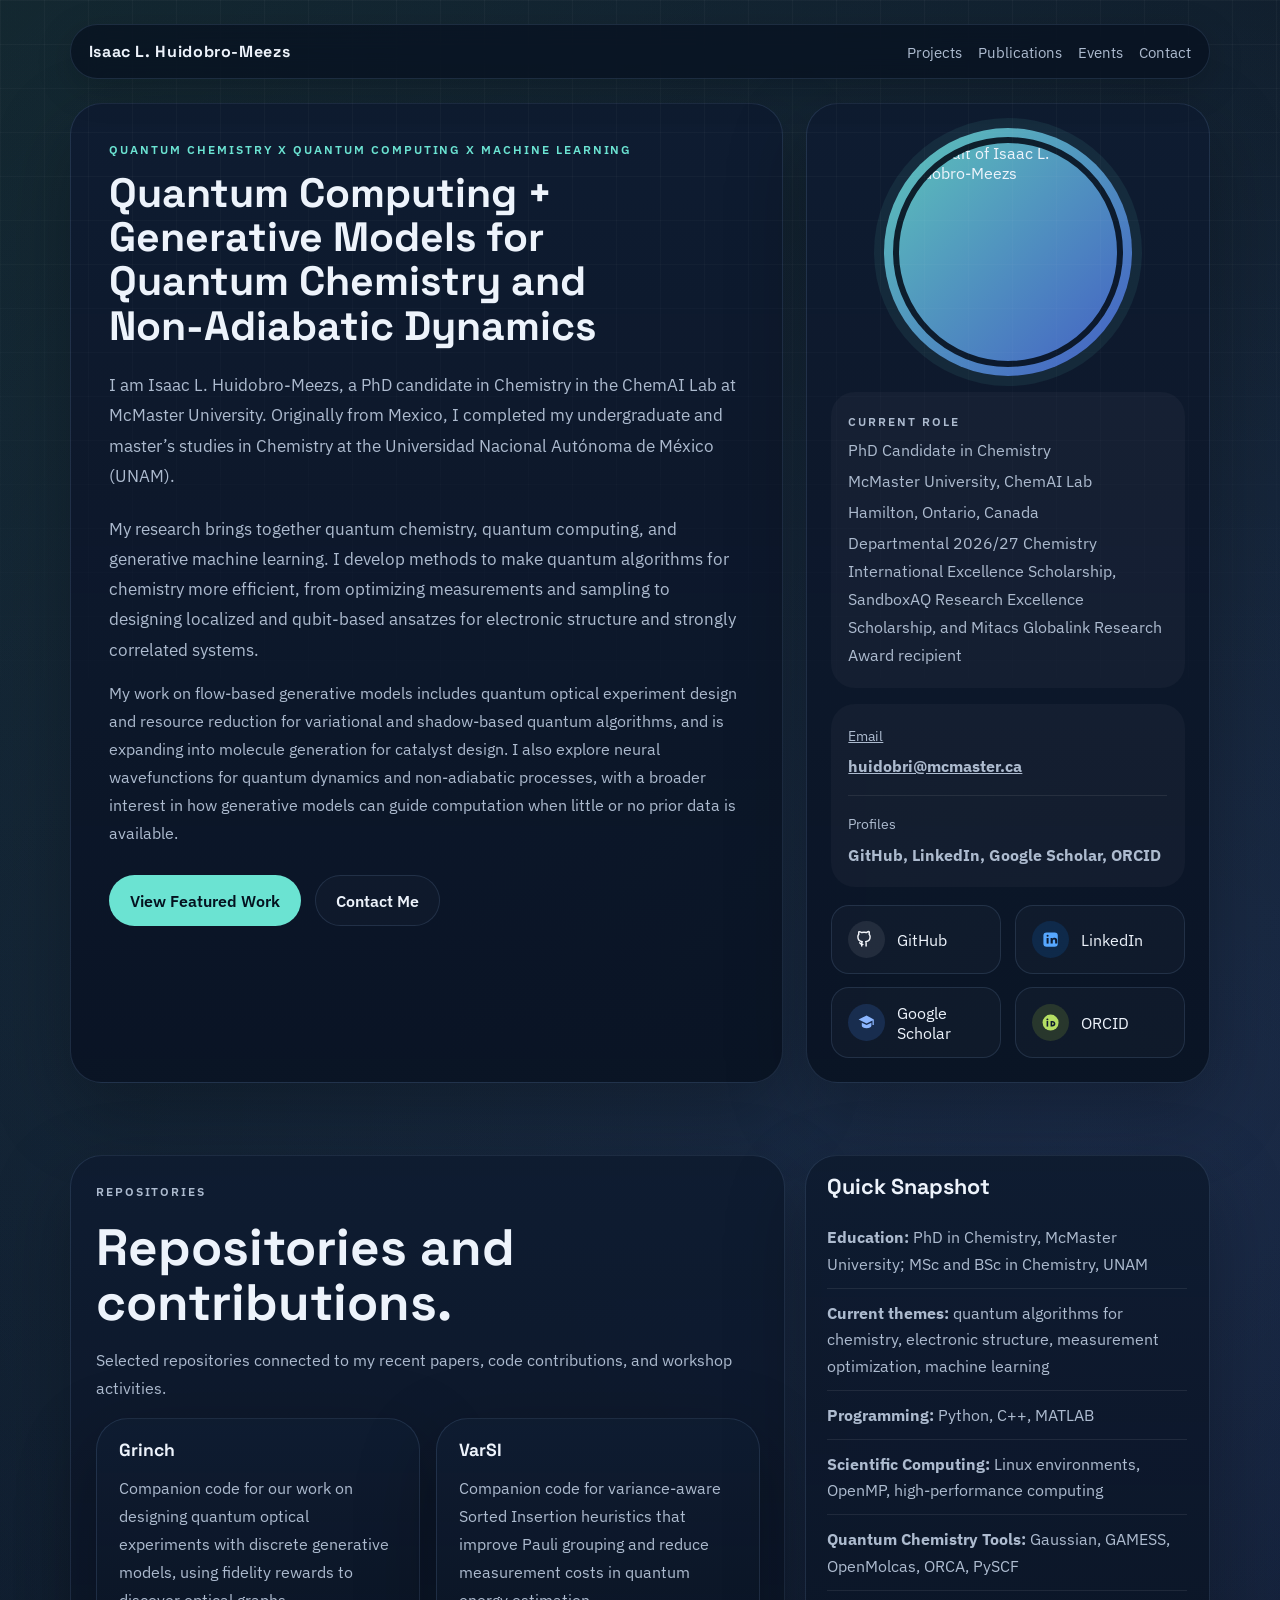
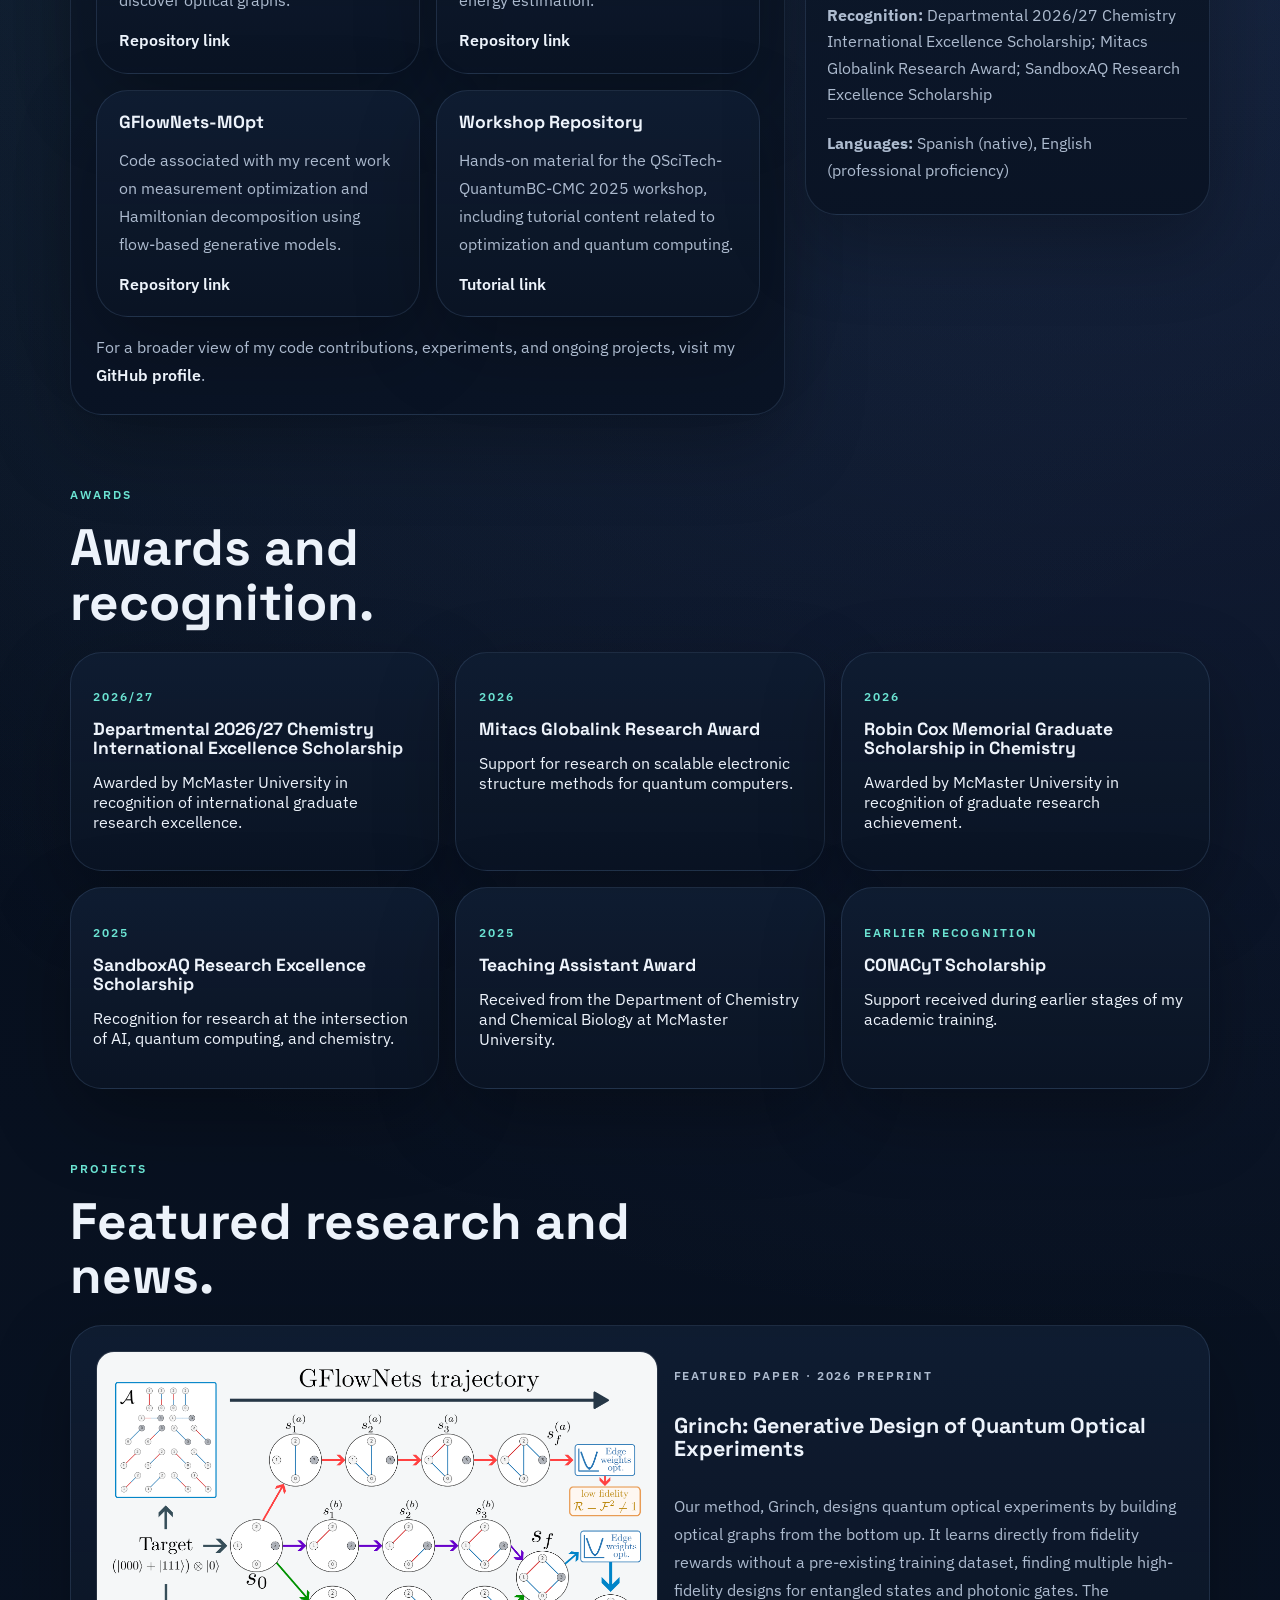
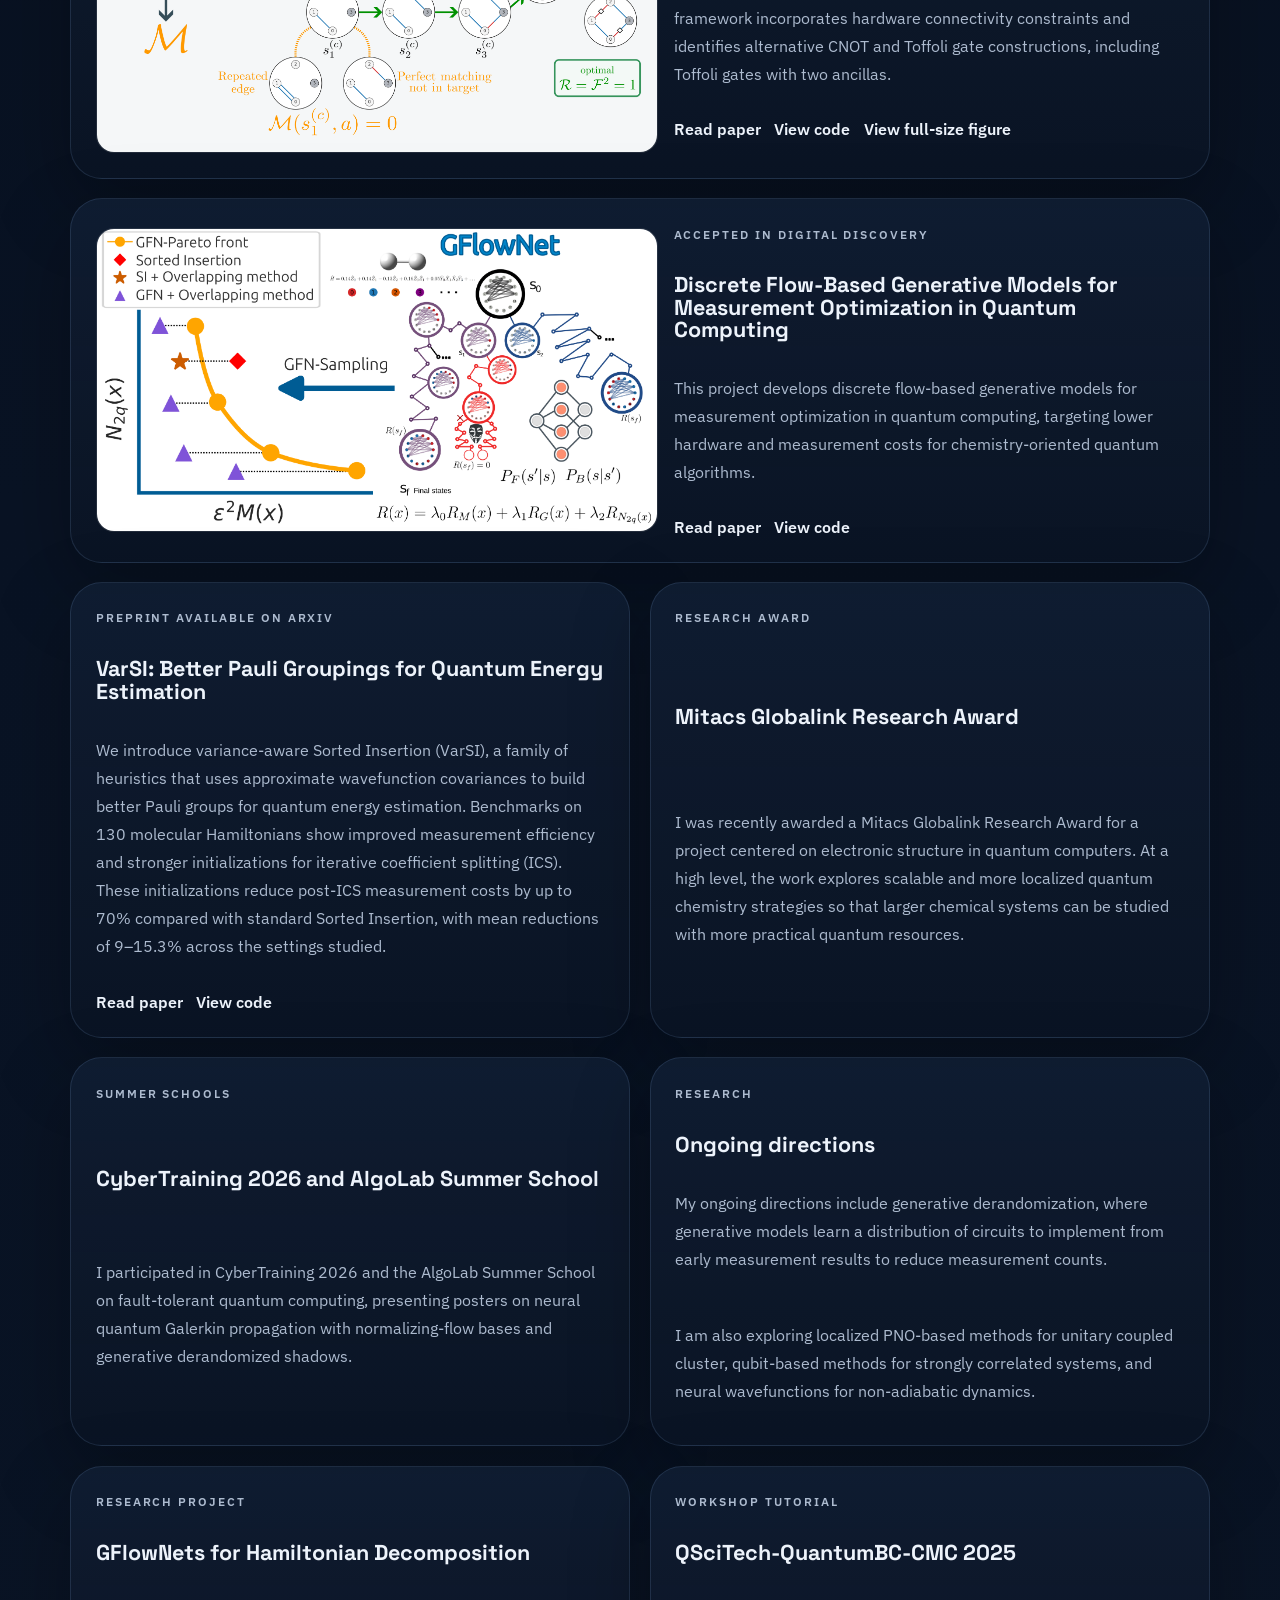
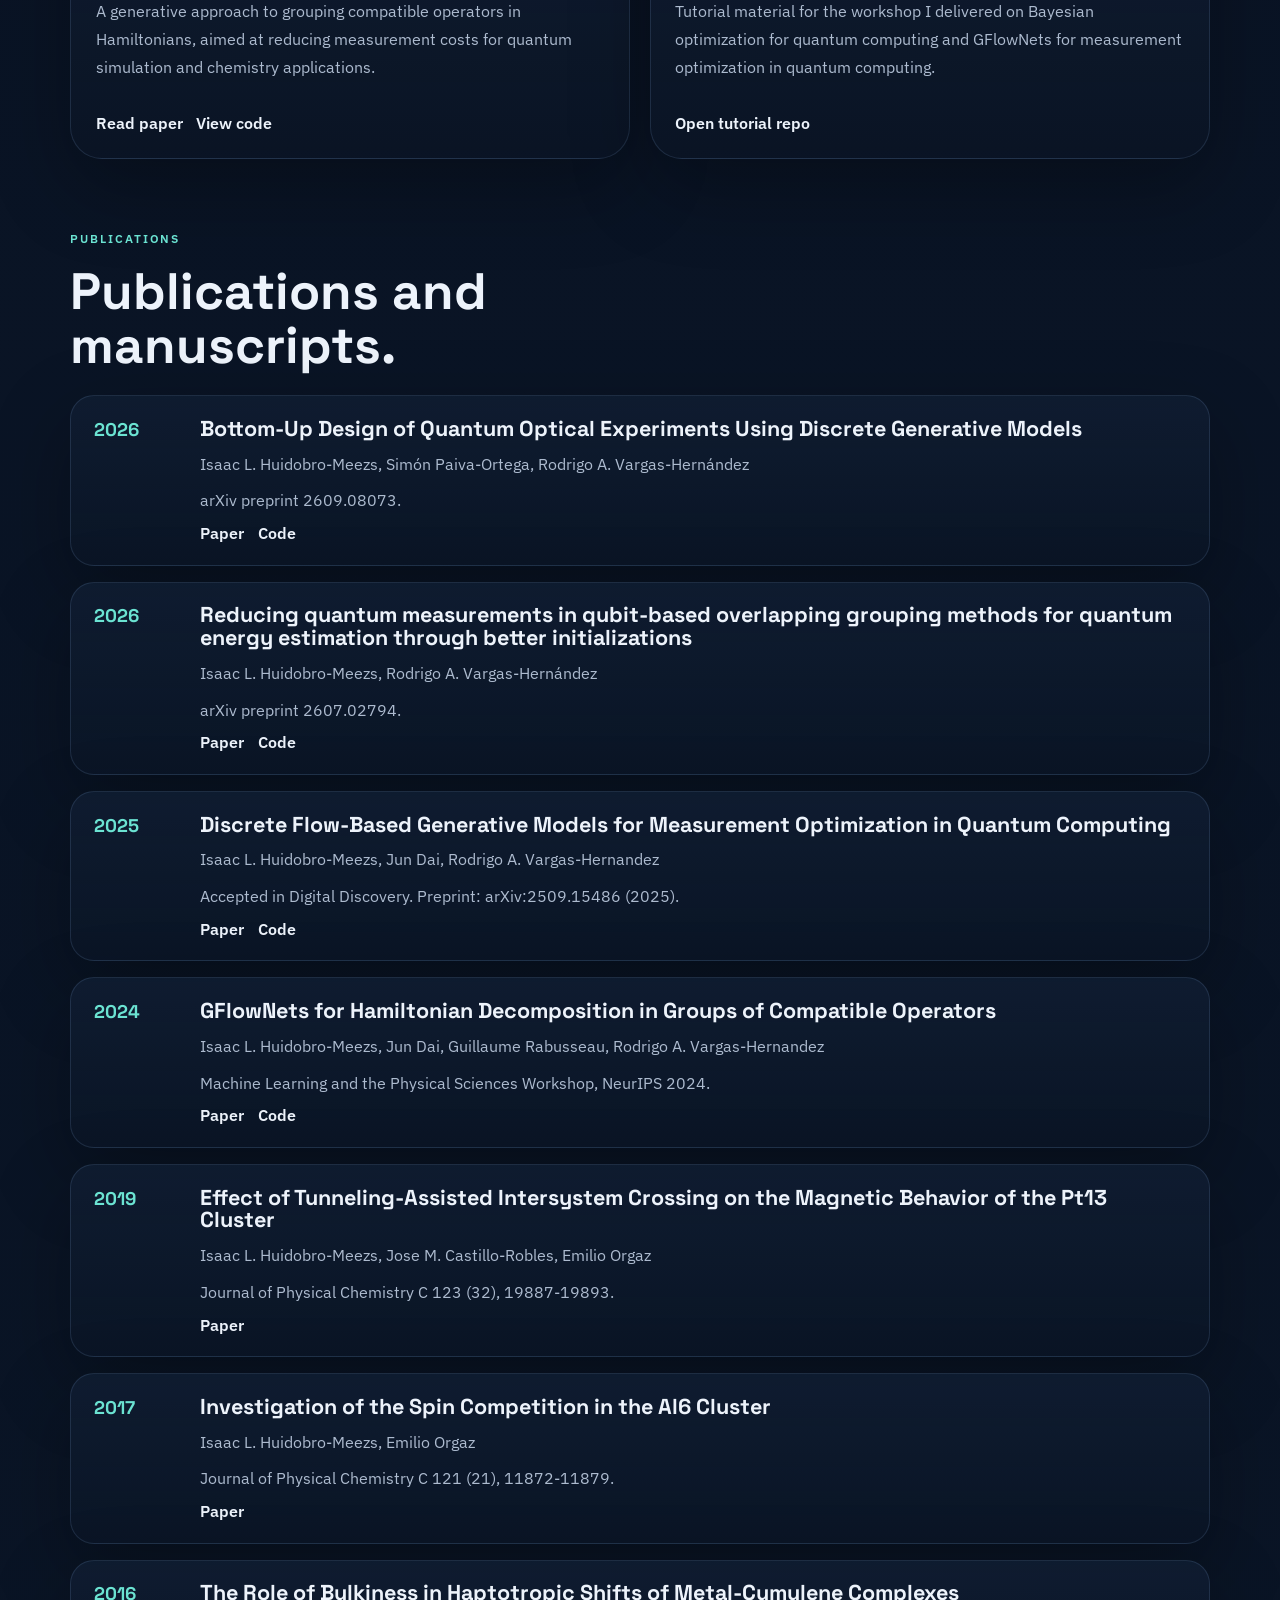
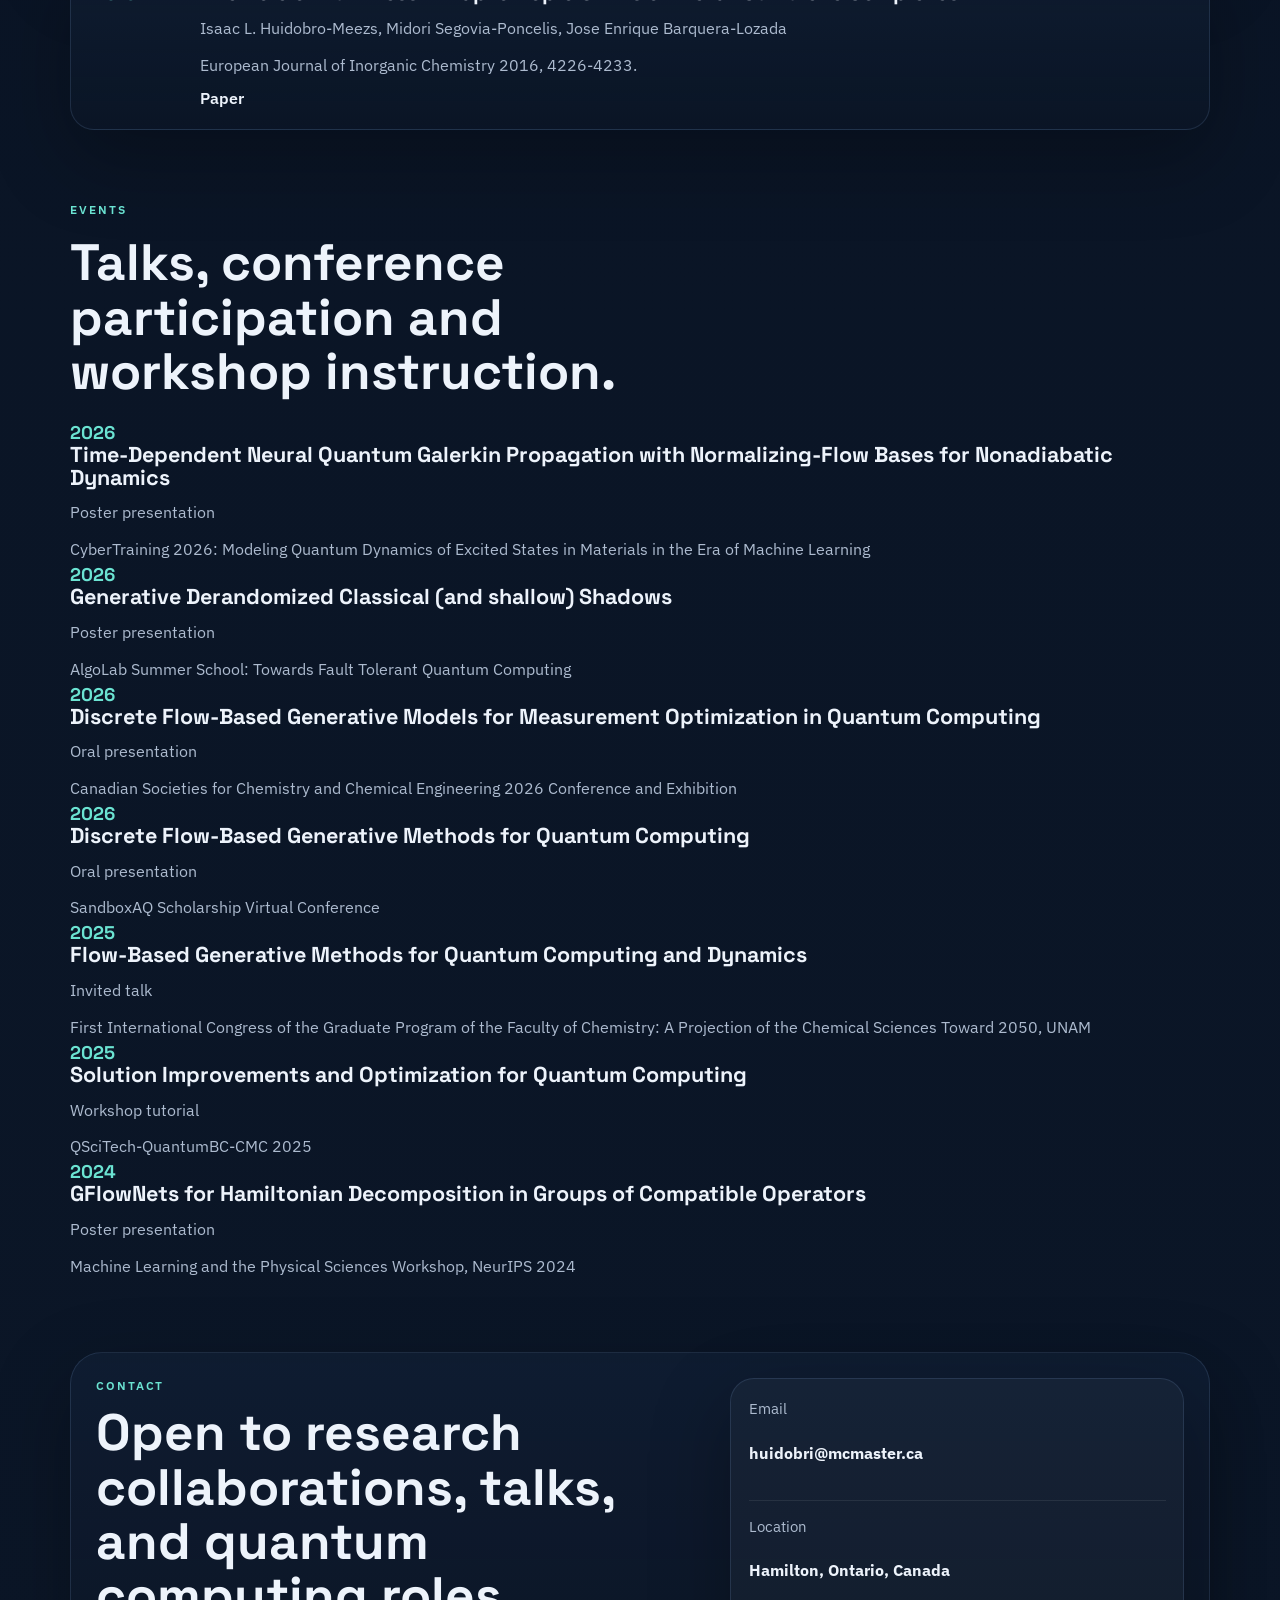
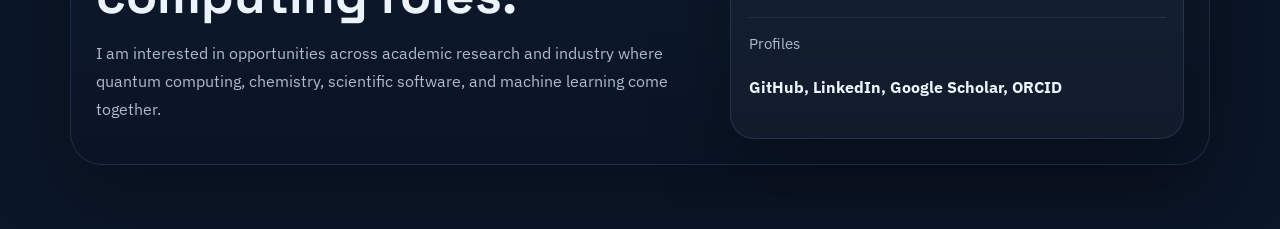
==== commit f6bf9a49: "Changes" ====
--- a/index.html
+++ b/index.html
@@ -3,11 +3,57 @@
   <head>
     <meta charset="utf-8" />
     <meta name="viewport" content="width=device-width, initial-scale=1" />
-    <title>Isaac L. Huidobro-Meezs | Quantum Computing</title>
+
+    <title>Isaac L. Huidobro-Meezs | Quantum Chemistry &amp; Quantum Computing</title>
+
     <meta
       name="description"
-      content="Personal website of Isaac L. Huidobro-Meezs, a PhD candidate working at the intersection of quantum chemistry, quantum computing, and machine learning."
+      content="Research website of Isaac L. Huidobro-Meezs, PhD candidate at McMaster University working on quantum chemistry, quantum computing, quantum measurement optimization, variational quantum algorithms, and machine learning."
     />
+
+    <meta name="author" content="Isaac L. Huidobro-Meezs" />
+
+    <meta
+      name="robots"
+      content="index, follow, max-image-preview:large, max-snippet:-1"
+    />
+
+    <link rel="canonical" href="https://ishume94.github.io/" />
+
+    <script type="application/ld+json">
+    {
+      "@context": "https://schema.org",
+      "@type": "Person",
+      "@id": "https://ishume94.github.io/#person",
+      "name": "Isaac L. Huidobro-Meezs",
+      "alternateName": [
+        "Isaac Huidobro Meezs",
+        "Isaac Leonardo Huidobro Meezs"
+      ],
+      "url": "https://ishume94.github.io/",
+      "description": "PhD candidate at McMaster University researching quantum chemistry, quantum computing, measurement optimization, variational quantum algorithms, and machine learning.",
+      "jobTitle": "PhD Candidate in Chemistry",
+      "affiliation": {
+        "@type": "CollegeOrUniversity",
+        "name": "McMaster University"
+      },
+      "sameAs": [
+        "https://github.com/ishume94",
+        "https://www.linkedin.com/in/ishume/",
+        "https://orcid.org/0000-0001-9630-0873",
+        "https://scholar.google.com/citations?user=bjQxG2gAAAAJ"
+      ],
+      "knowsAbout": [
+        "Quantum Chemistry",
+        "Quantum Computing",
+        "Quantum Measurement Optimization",
+        "Variational Quantum Algorithms",
+        "Electronic Structure",
+        "Machine Learning"
+      ]
+    }
+    </script>
+
     <link rel="preconnect" href="https://fonts.googleapis.com" />
     <link rel="preconnect" href="https://fonts.gstatic.com" crossorigin />
     <link
@@ -35,30 +81,26 @@
             <p class="eyebrow">Quantum Chemistry x Quantum Computing x Machine Learning</p>
             <h1 class="hero-title">Quantum Computing + Generative Models for Quantum Chemistry and Non-Adiabatic Dynamics</h1>
             <p class="intro">
-              I am Isaac L. Huidobro-Meezs, from Mexico. I completed my
-              undergraduate and master's studies in Chemistry at the Universidad
-              Nacional Autónoma de México (UNAM), and I am currently a PhD
-              candidate in Chemistry at McMaster University in the ChemAI Lab.
+              I am Isaac L. Huidobro-Meezs, a PhD candidate in Chemistry in the
+              ChemAI Lab at McMaster University. Originally from Mexico, I
+              completed my undergraduate and master’s studies in Chemistry at
+              the Universidad Nacional Autónoma de México (UNAM).
             </p>
             <p class="intro">
-              At McMaster University, I develop flow-based and related machine
-              learning approaches for quantum chemistry on quantum computers,
-              including measurement optimization, improved sampling-based
-              algorithms, and neural-network-inspired ansatzes for quantum
-              dynamics.
+              My research brings together quantum chemistry, quantum computing,
+              and generative machine learning. I develop methods to make quantum
+              algorithms for chemistry more efficient, from optimizing
+              measurements and sampling to designing localized and qubit-based
+              ansatzes for electronic structure and strongly correlated systems.
             </p>
             <p class="intro intro-secondary">
-              My research explores how generative models can improve quantum
-              algorithms for chemistry, for example by reducing measurements and
-              two-qubit gates in grouping schemes or by learning derandomized
-              measurement policies for shadow-based algorithms. I also develop
-              localized ansatzes for quantum chemistry on quantum computers and
-              ansatzes for strongly correlated systems, while exploring
-              neural-wavefunction approaches for non-adiabatic processes.
-              I am especially interested in
-              electronic structure, quantum dynamics, non-adiabatic processes,
-              and in how generative models can be useful in settings where
-              little to no data is available.
+              My work on flow-based generative models includes quantum optical
+              experiment design and resource reduction for variational and
+              shadow-based quantum algorithms, and is expanding into molecule
+              generation for catalyst design. I also explore neural wavefunctions
+              for quantum dynamics and non-adiabatic processes, with a broader
+              interest in how generative models can guide computation when little
+              or no prior data is available.
             </p>
             <div class="hero-actions">
               <a class="button button-primary" href="#projects">View Featured Work</a>
@@ -319,7 +361,7 @@
             </article>
 
             <article class="card feature-card">
-              <p class="card-label">Submitted to Quantum Science and Technology</p>
+              <p class="card-label">Preprint available on arXiv</p>
               <h3>VarSI: Better Pauli Groupings for Quantum Energy Estimation</h3>
               <p>
                 We introduce variance-aware Sorted Insertion (VarSI), a family of
@@ -361,14 +403,17 @@
             </article>
 
             <article class="card feature-card">
-              <p class="card-label">Ongoing Direction</p>
-              <h3>Generative Derandomization for Quantum Algorithms</h3>
+              <p class="card-label">Research</p>
+              <h3>Ongoing directions</h3>
               <p>
-                I am also developing a line of work on generative
-                derandomization, where generative models learn a distribution of circuits to implement 
-                from early measurement results. The broad goal is to reduce the number
-                of measurements needed for shadow-based algorithms, improving 
-                efficiency taking advantage of the learned measurement policies.
+                My ongoing directions include generative derandomization, where
+                generative models learn a distribution of circuits to implement
+                from early measurement results to reduce measurement counts.
+              </p>
+              <p>
+                I am also exploring localized PNO-based methods for unitary
+                coupled cluster, qubit-based methods for strongly correlated
+                systems, and neural wavefunctions for non-adiabatic dynamics.
               </p>
             </article>
 
@@ -428,7 +473,7 @@
               <div class="publication-body">
                 <h3>Reducing quantum measurements in qubit-based overlapping grouping methods for quantum energy estimation through better initializations</h3>
                 <p class="publication-meta">Isaac L. Huidobro-Meezs, Rodrigo A. Vargas-Hernández</p>
-                <p class="publication-meta">arXiv preprint 2607.02794. Submitted to Quantum Science and Technology.</p>
+                <p class="publication-meta">arXiv preprint 2607.02794.</p>
                 <div class="link-row">
                   <a class="text-link" href="https://arxiv.org/abs/2607.02794" target="_blank" rel="noreferrer">Paper</a>
                   <a class="text-link" href="https://github.com/ishume94/VarSI" target="_blank" rel="noreferrer">Code</a>
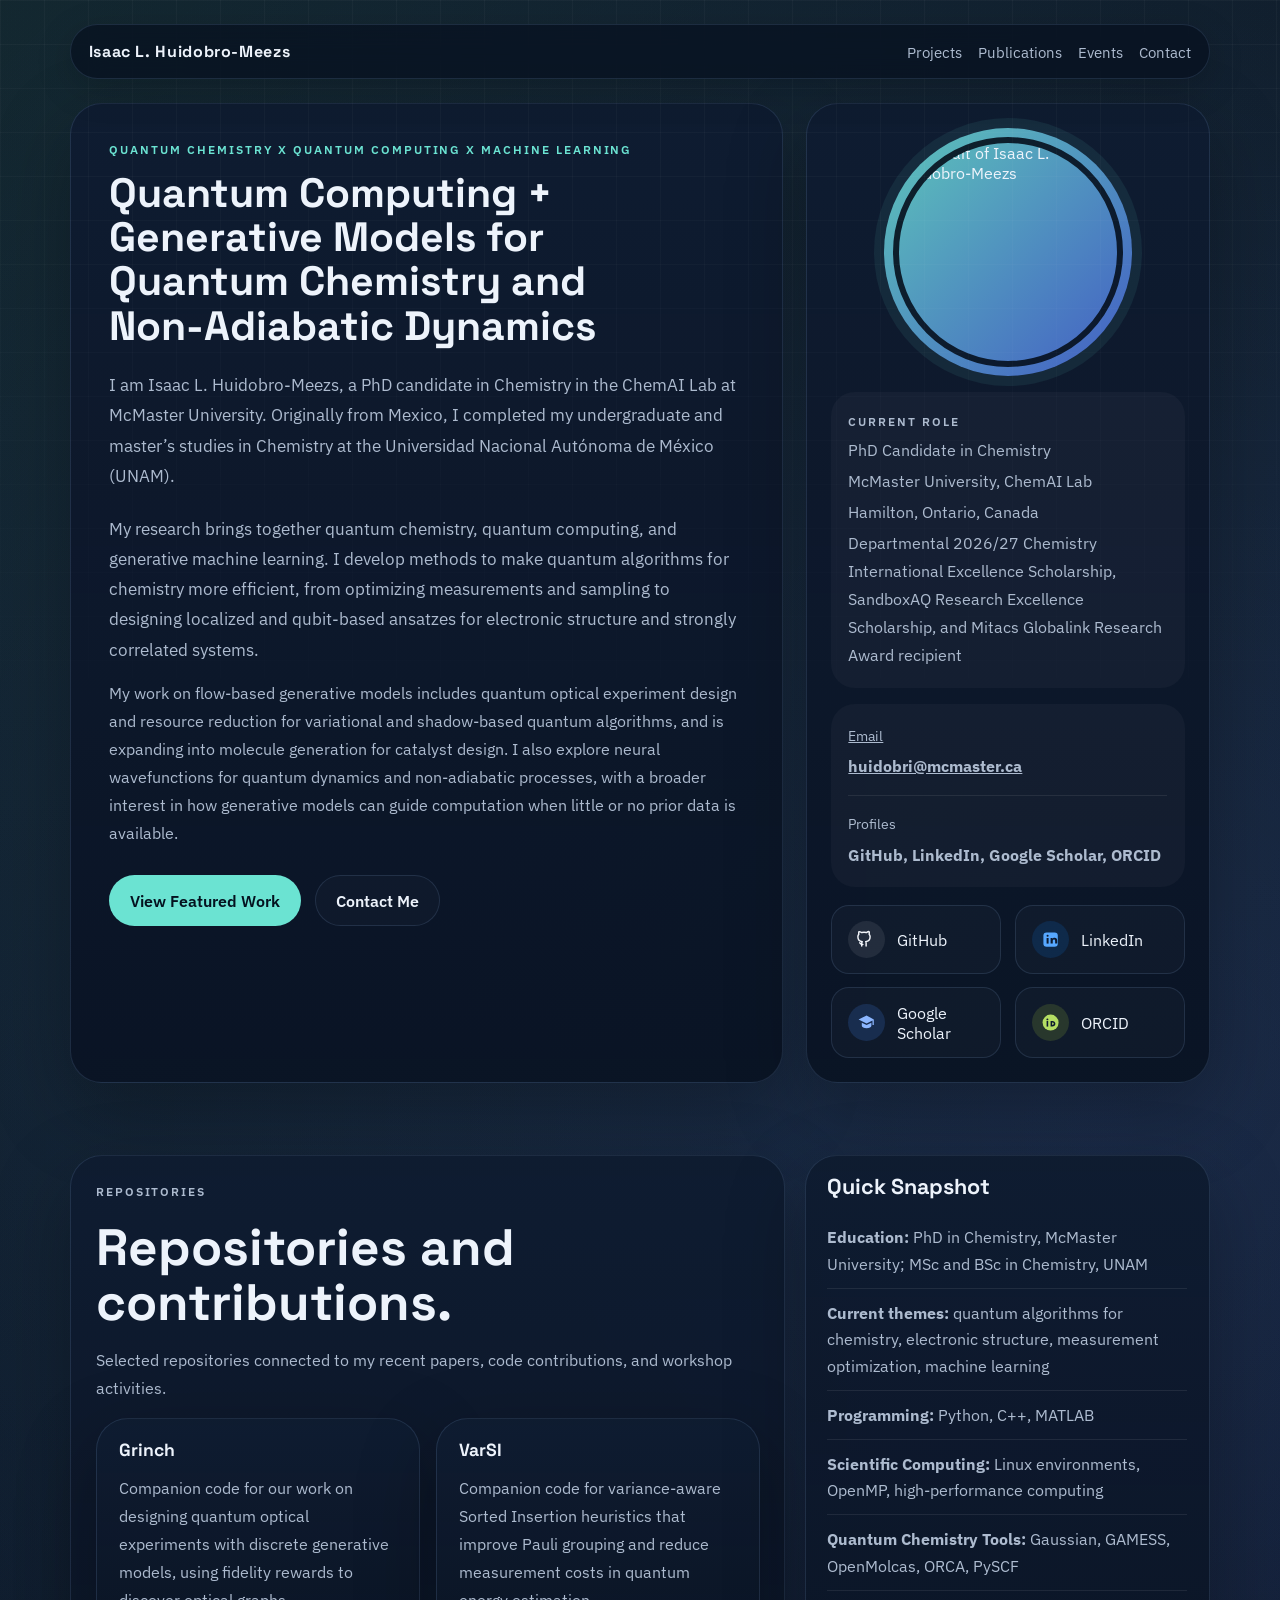
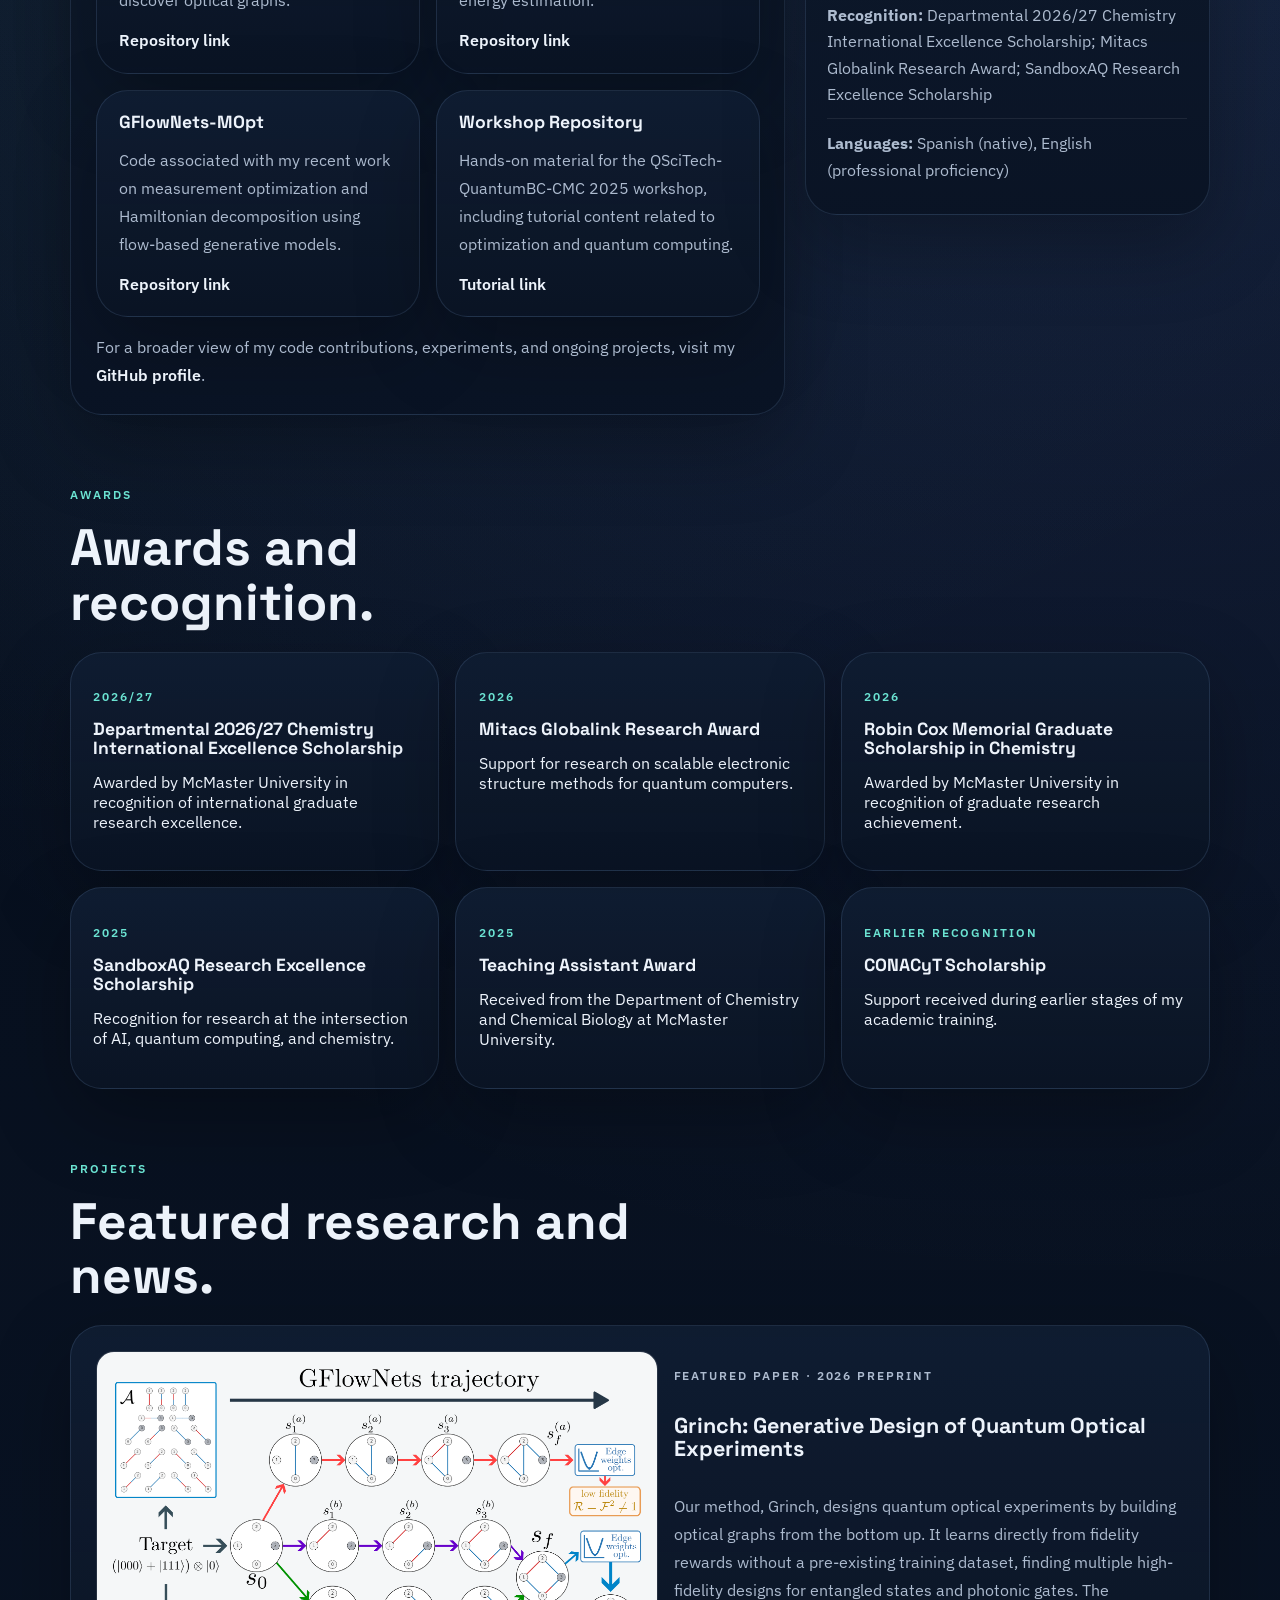
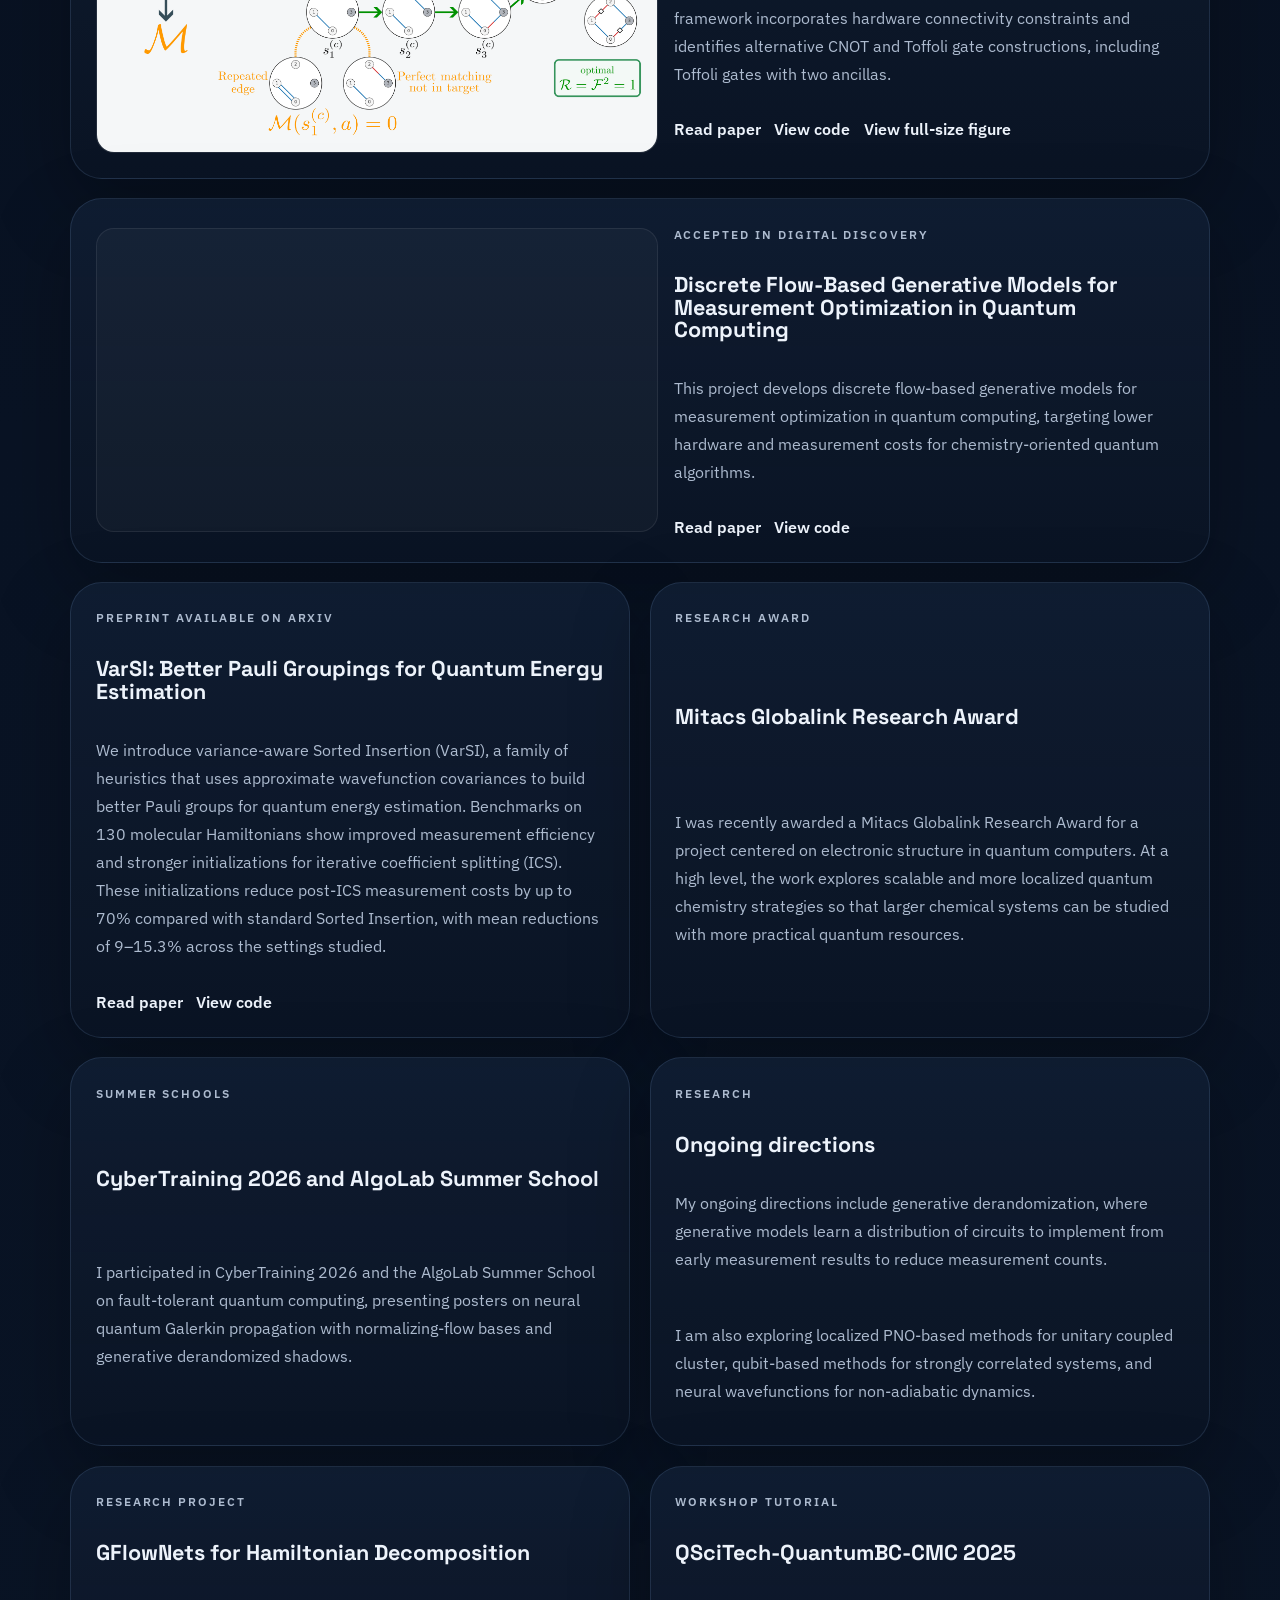
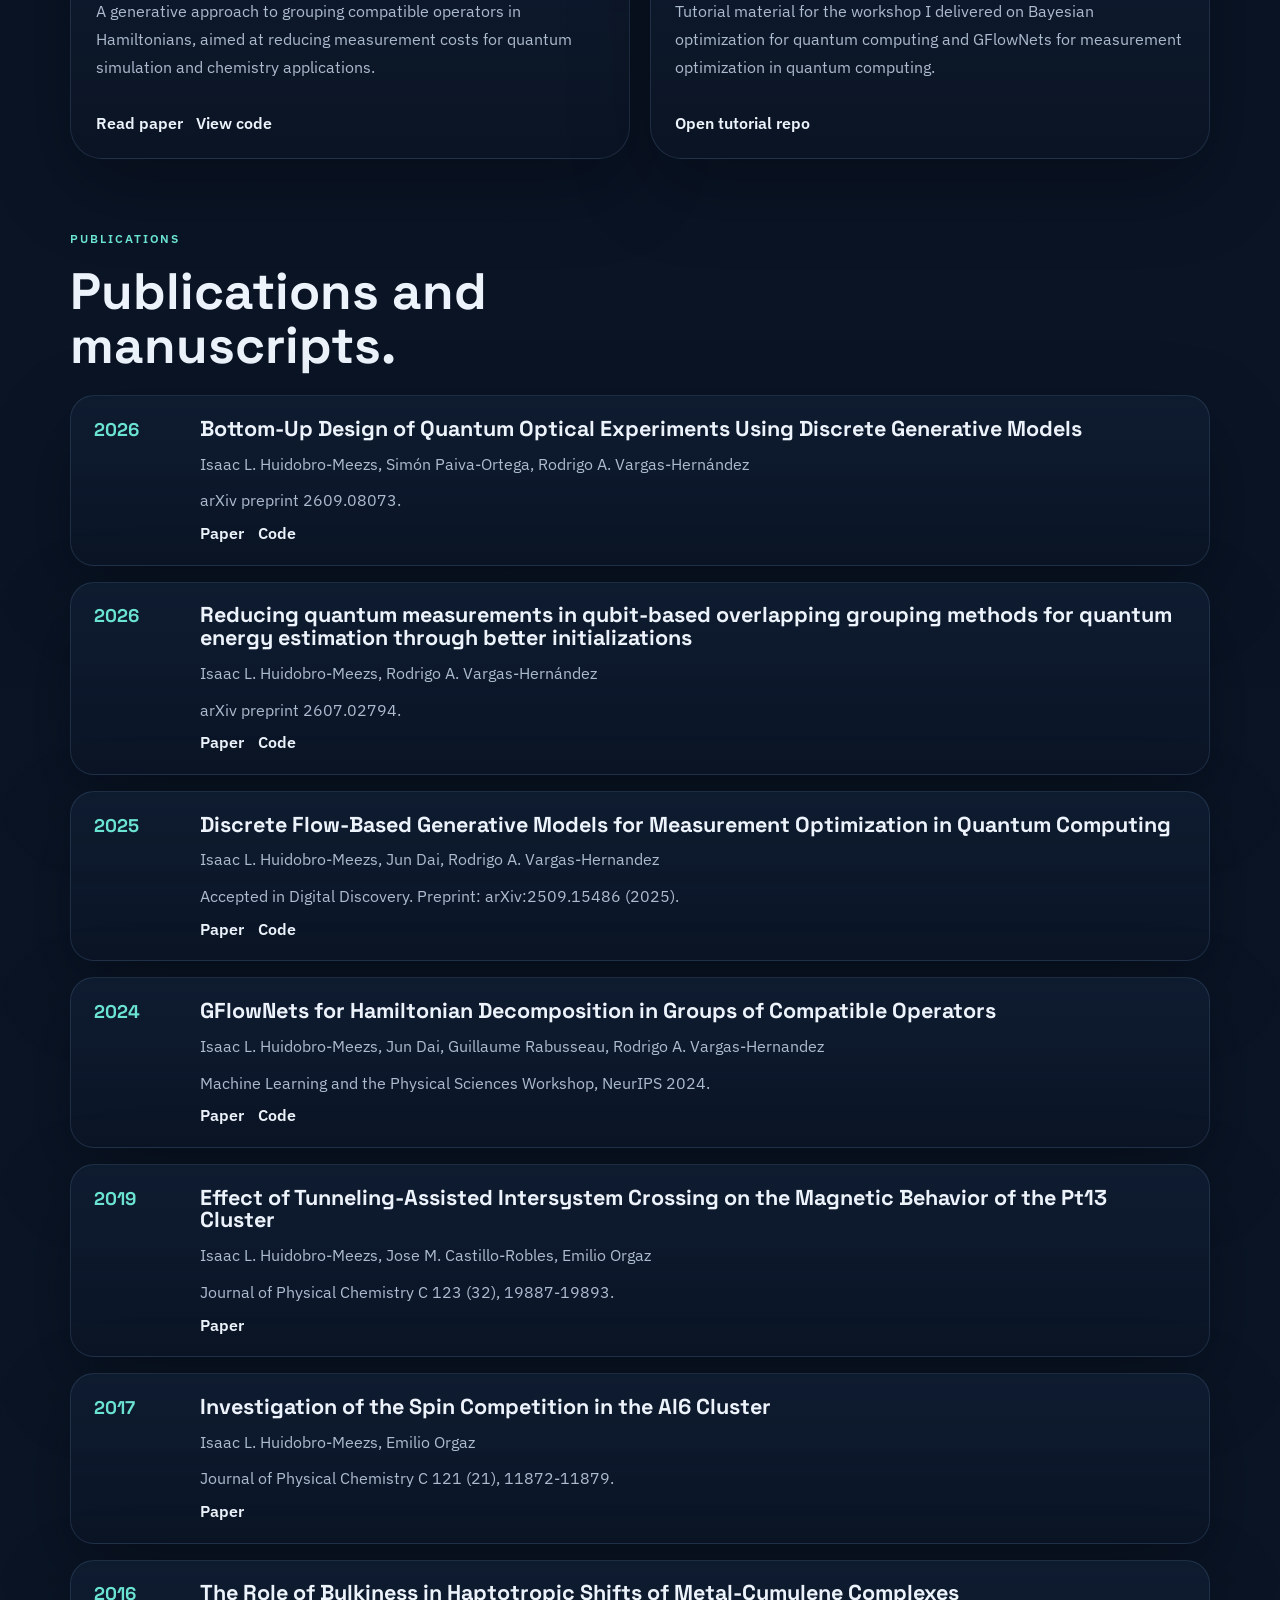
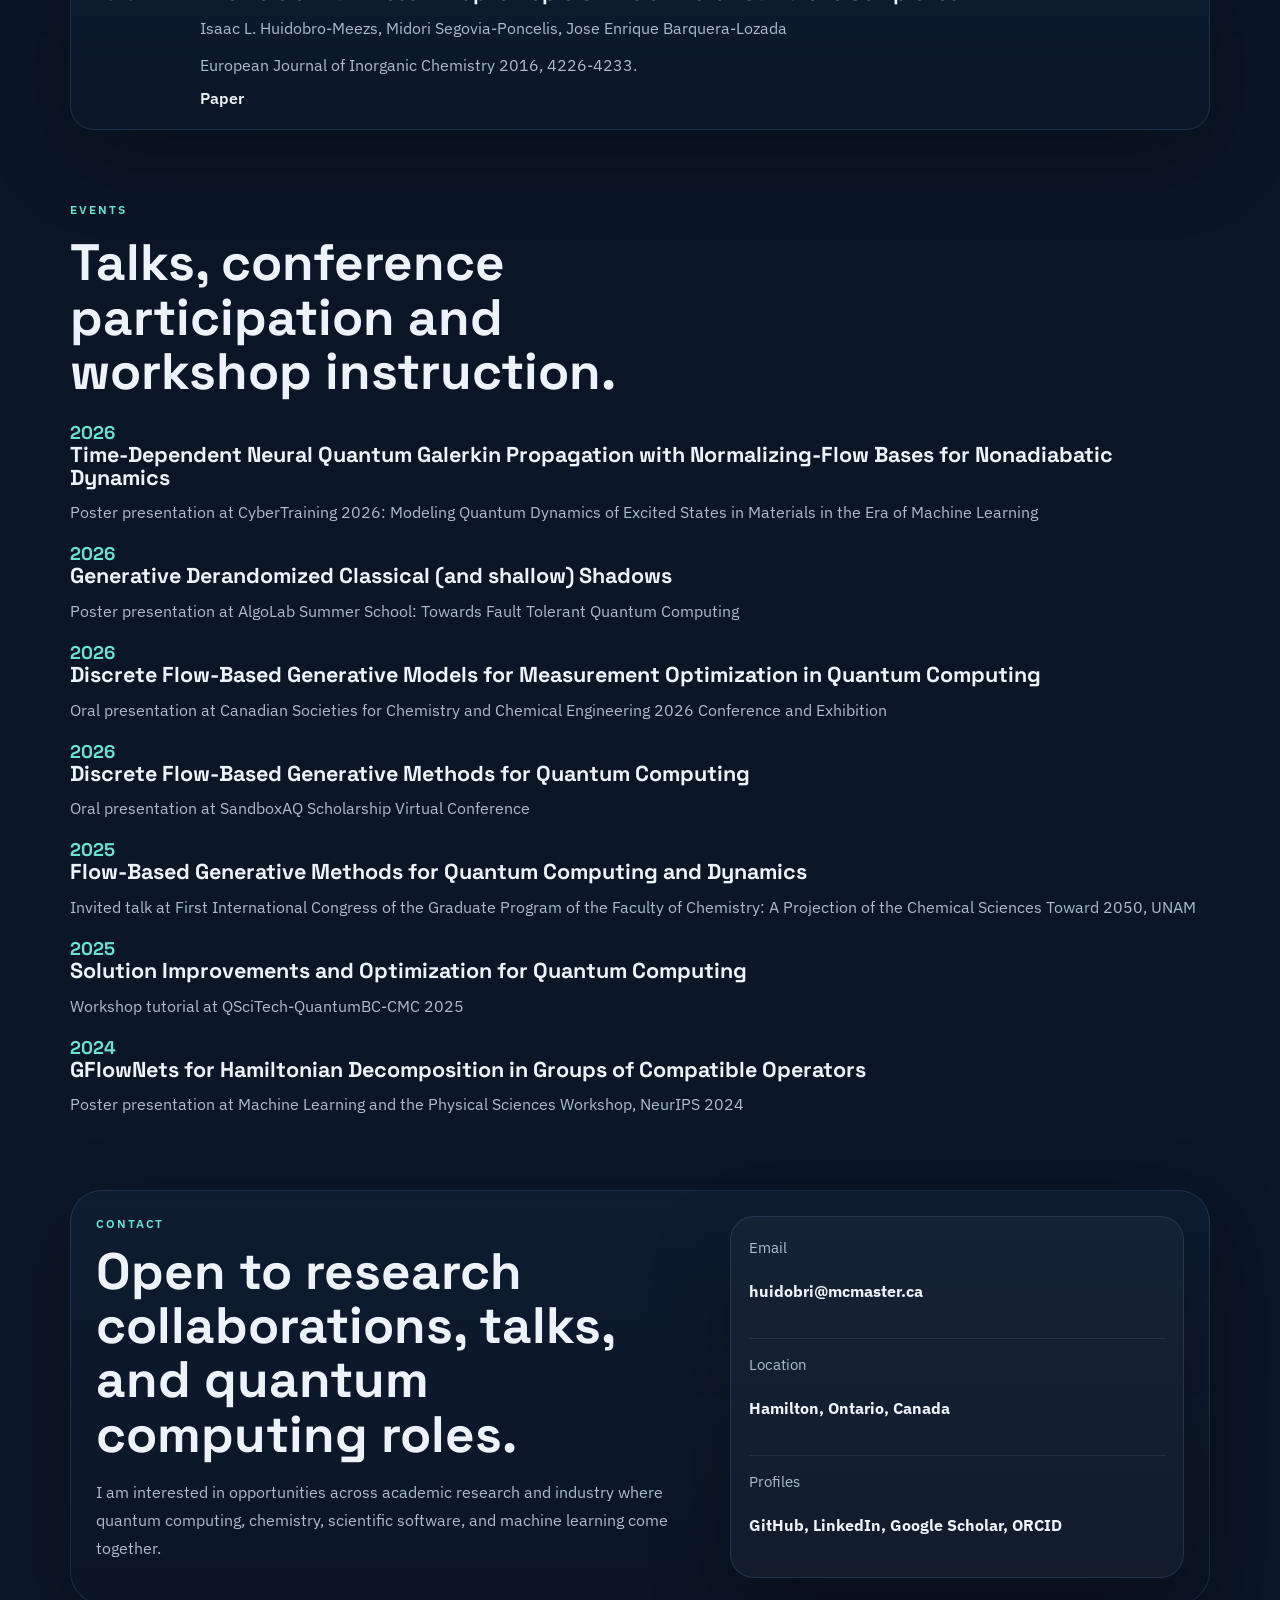
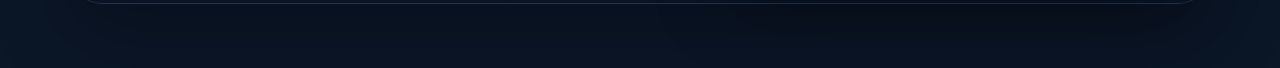
==== commit 1638784e: "spacing in talks" ====
--- a/index.html
+++ b/index.html
@@ -556,8 +556,7 @@
               <p class="publication-year">2026</p>
               <div class="publication-body">
                 <h3>Time-Dependent Neural Quantum Galerkin Propagation with Normalizing-Flow Bases for Nonadiabatic Dynamics</h3>
-                <p class="publication-meta">Poster presentation</p>
-                <p class="publication-meta">CyberTraining 2026: Modeling Quantum Dynamics of Excited States in Materials in the Era of Machine Learning</p>
+                <p class="publication-meta">Poster presentation at CyberTraining 2026: Modeling Quantum Dynamics of Excited States in Materials in the Era of Machine Learning</p>
               </div>
             </article>
 
@@ -565,8 +564,7 @@
               <p class="publication-year">2026</p>
               <div class="publication-body">
                 <h3>Generative Derandomized Classical (and shallow) Shadows</h3>
-                <p class="publication-meta">Poster presentation</p>
-                <p class="publication-meta">AlgoLab Summer School: Towards Fault Tolerant Quantum Computing</p>
+                <p class="publication-meta">Poster presentation at AlgoLab Summer School: Towards Fault Tolerant Quantum Computing</p>
               </div>
             </article>
 
@@ -574,8 +572,7 @@
               <p class="publication-year">2026</p>
               <div class="publication-body">
                 <h3>Discrete Flow-Based Generative Models for Measurement Optimization in Quantum Computing</h3>
-                <p class="publication-meta">Oral presentation</p>
-                <p class="publication-meta">Canadian Societies for Chemistry and Chemical Engineering 2026 Conference and Exhibition</p>
+                <p class="publication-meta">Oral presentation at Canadian Societies for Chemistry and Chemical Engineering 2026 Conference and Exhibition</p>
               </div>
             </article>
 
@@ -583,8 +580,7 @@
               <p class="publication-year">2026</p>
               <div class="publication-body">
                 <h3>Discrete Flow-Based Generative Methods for Quantum Computing</h3>
-                <p class="publication-meta">Oral presentation</p>
-                <p class="publication-meta">SandboxAQ Scholarship Virtual Conference</p>
+                <p class="publication-meta">Oral presentation at SandboxAQ Scholarship Virtual Conference</p>
               </div>
             </article>
 
@@ -592,8 +588,7 @@
               <p class="publication-year">2025</p>
               <div class="publication-body">
                 <h3>Flow-Based Generative Methods for Quantum Computing and Dynamics</h3>
-                <p class="publication-meta">Invited talk</p>
-                <p class="publication-meta">First International Congress of the Graduate Program of the Faculty of Chemistry: A Projection of the Chemical Sciences Toward 2050, UNAM</p>
+                <p class="publication-meta">Invited talk at First International Congress of the Graduate Program of the Faculty of Chemistry: A Projection of the Chemical Sciences Toward 2050, UNAM</p>
               </div>
             </article>
 
@@ -601,8 +596,7 @@
               <p class="publication-year">2025</p>
               <div class="publication-body">
                 <h3>Solution Improvements and Optimization for Quantum Computing</h3>
-                <p class="publication-meta">Workshop tutorial</p>
-                <p class="publication-meta">QSciTech-QuantumBC-CMC 2025</p>
+                <p class="publication-meta">Workshop tutorial at QSciTech-QuantumBC-CMC 2025</p>
               </div>
             </article>
 
@@ -610,8 +604,7 @@
               <p class="publication-year">2024</p>
               <div class="publication-body">
                 <h3>GFlowNets for Hamiltonian Decomposition in Groups of Compatible Operators</h3>
-                <p class="publication-meta">Poster presentation</p>
-                <p class="publication-meta">Machine Learning and the Physical Sciences Workshop, NeurIPS 2024</p>
+                <p class="publication-meta">Poster presentation at Machine Learning and the Physical Sciences Workshop, NeurIPS 2024</p>
               </div>
             </article>
           </div>
--- a/style.css
+++ b/style.css
@@ -555,6 +555,11 @@
   padding: 0.68rem 0;
 }
 
+.talk-list {
+  display: grid;
+  gap: 1rem;
+}
+
 .publication-list {
   display: grid;
   gap: 1rem;
